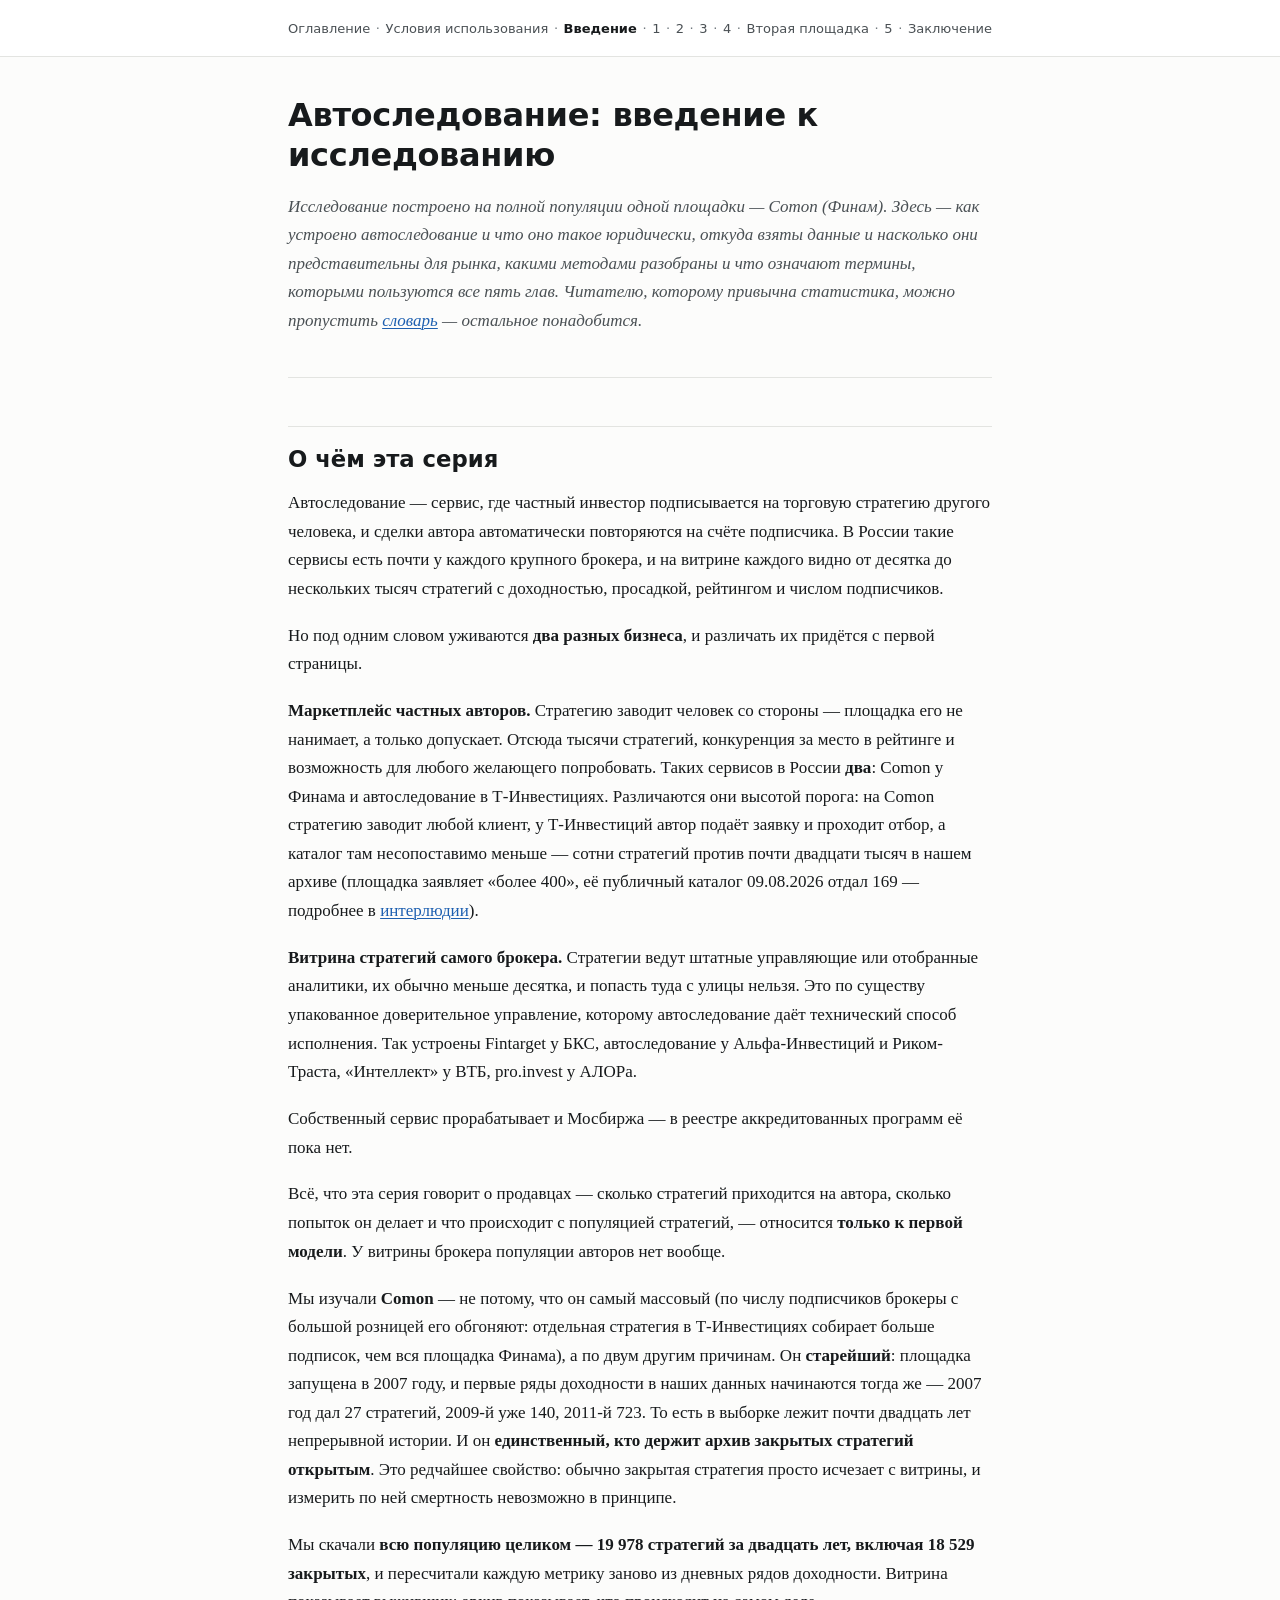
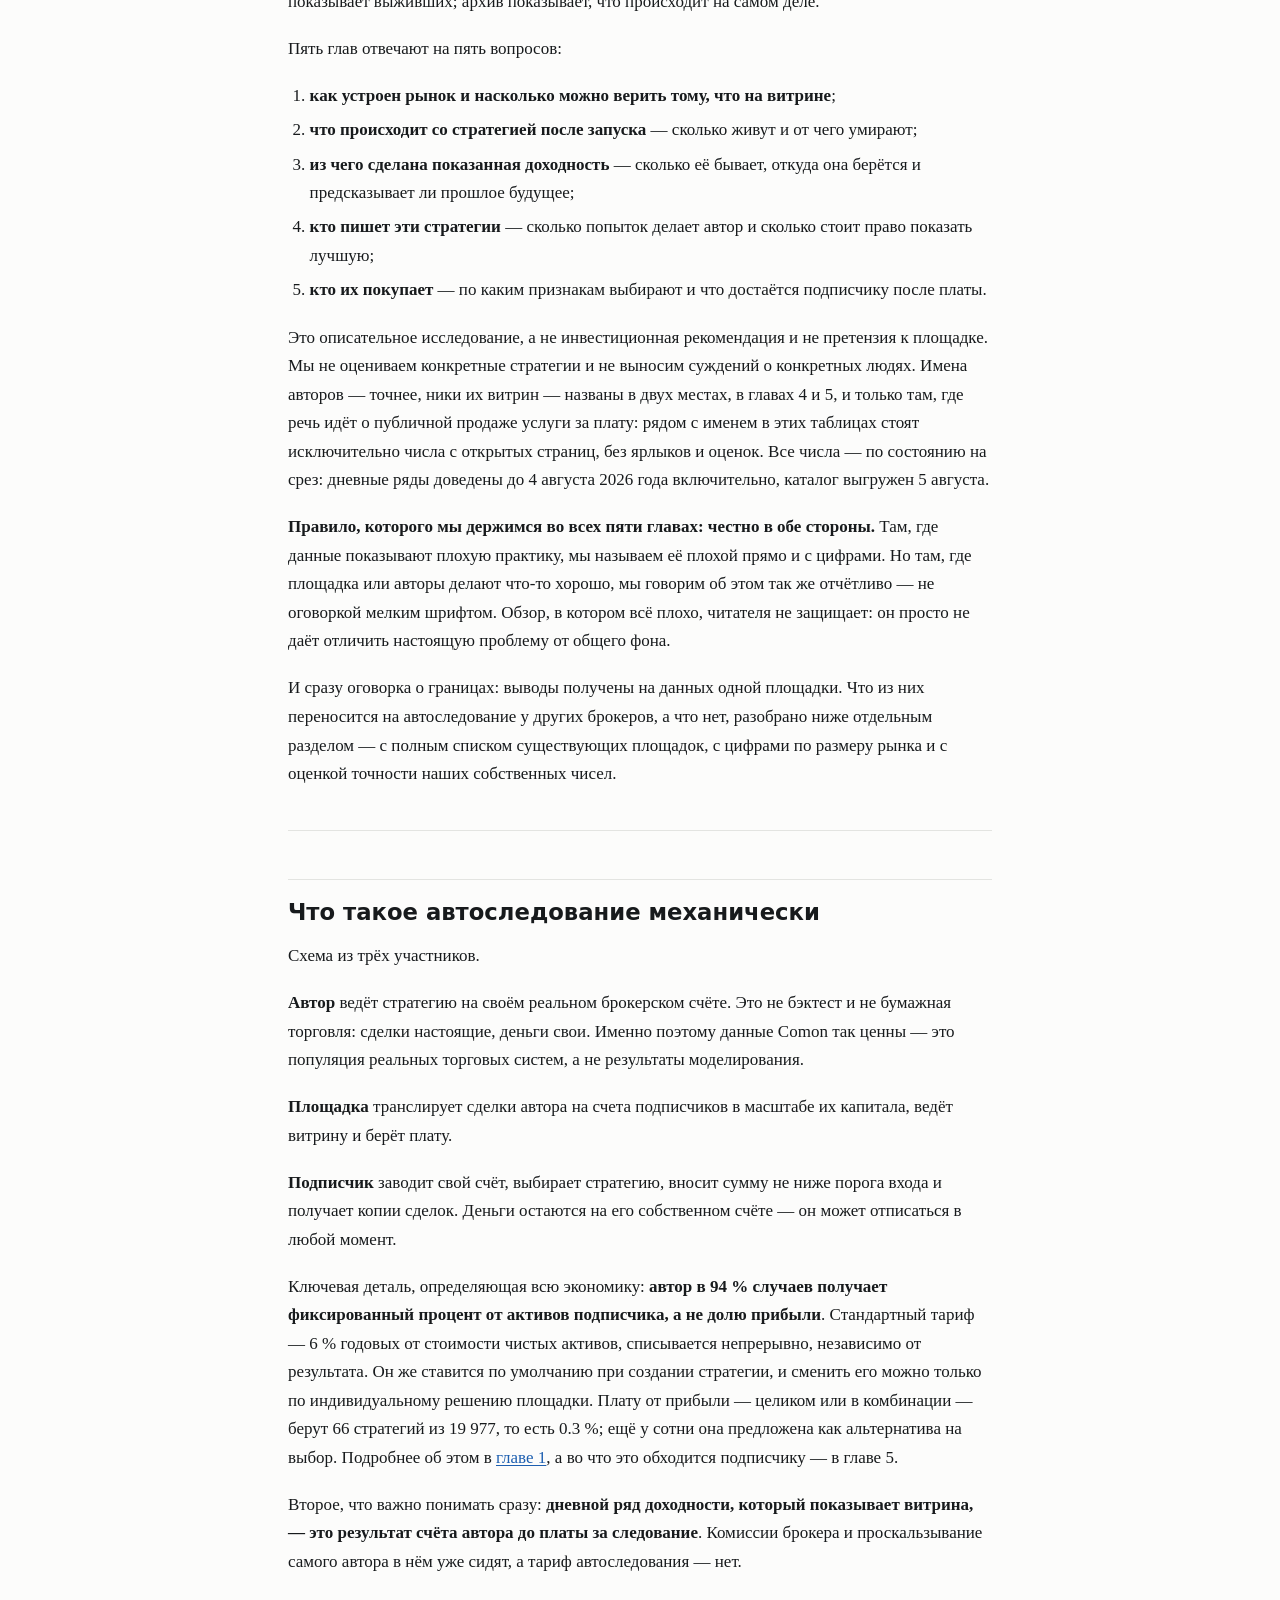
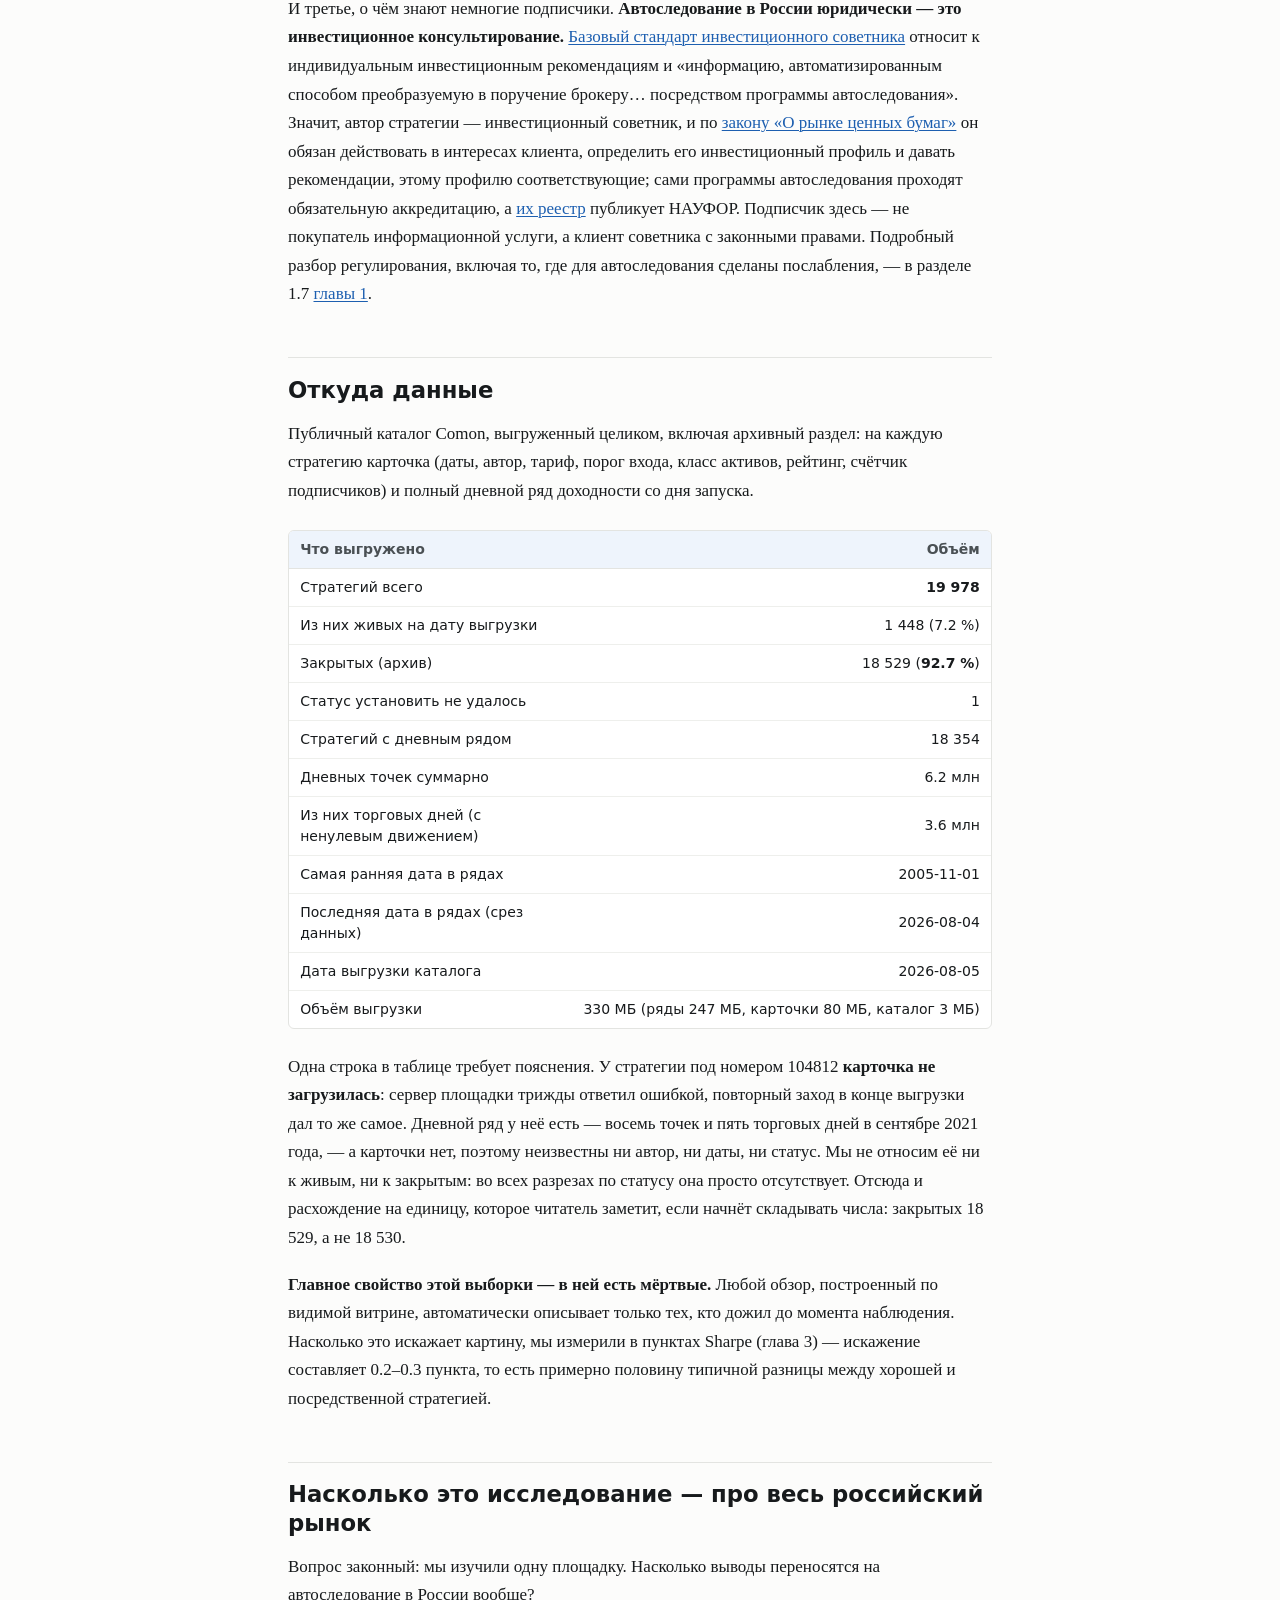
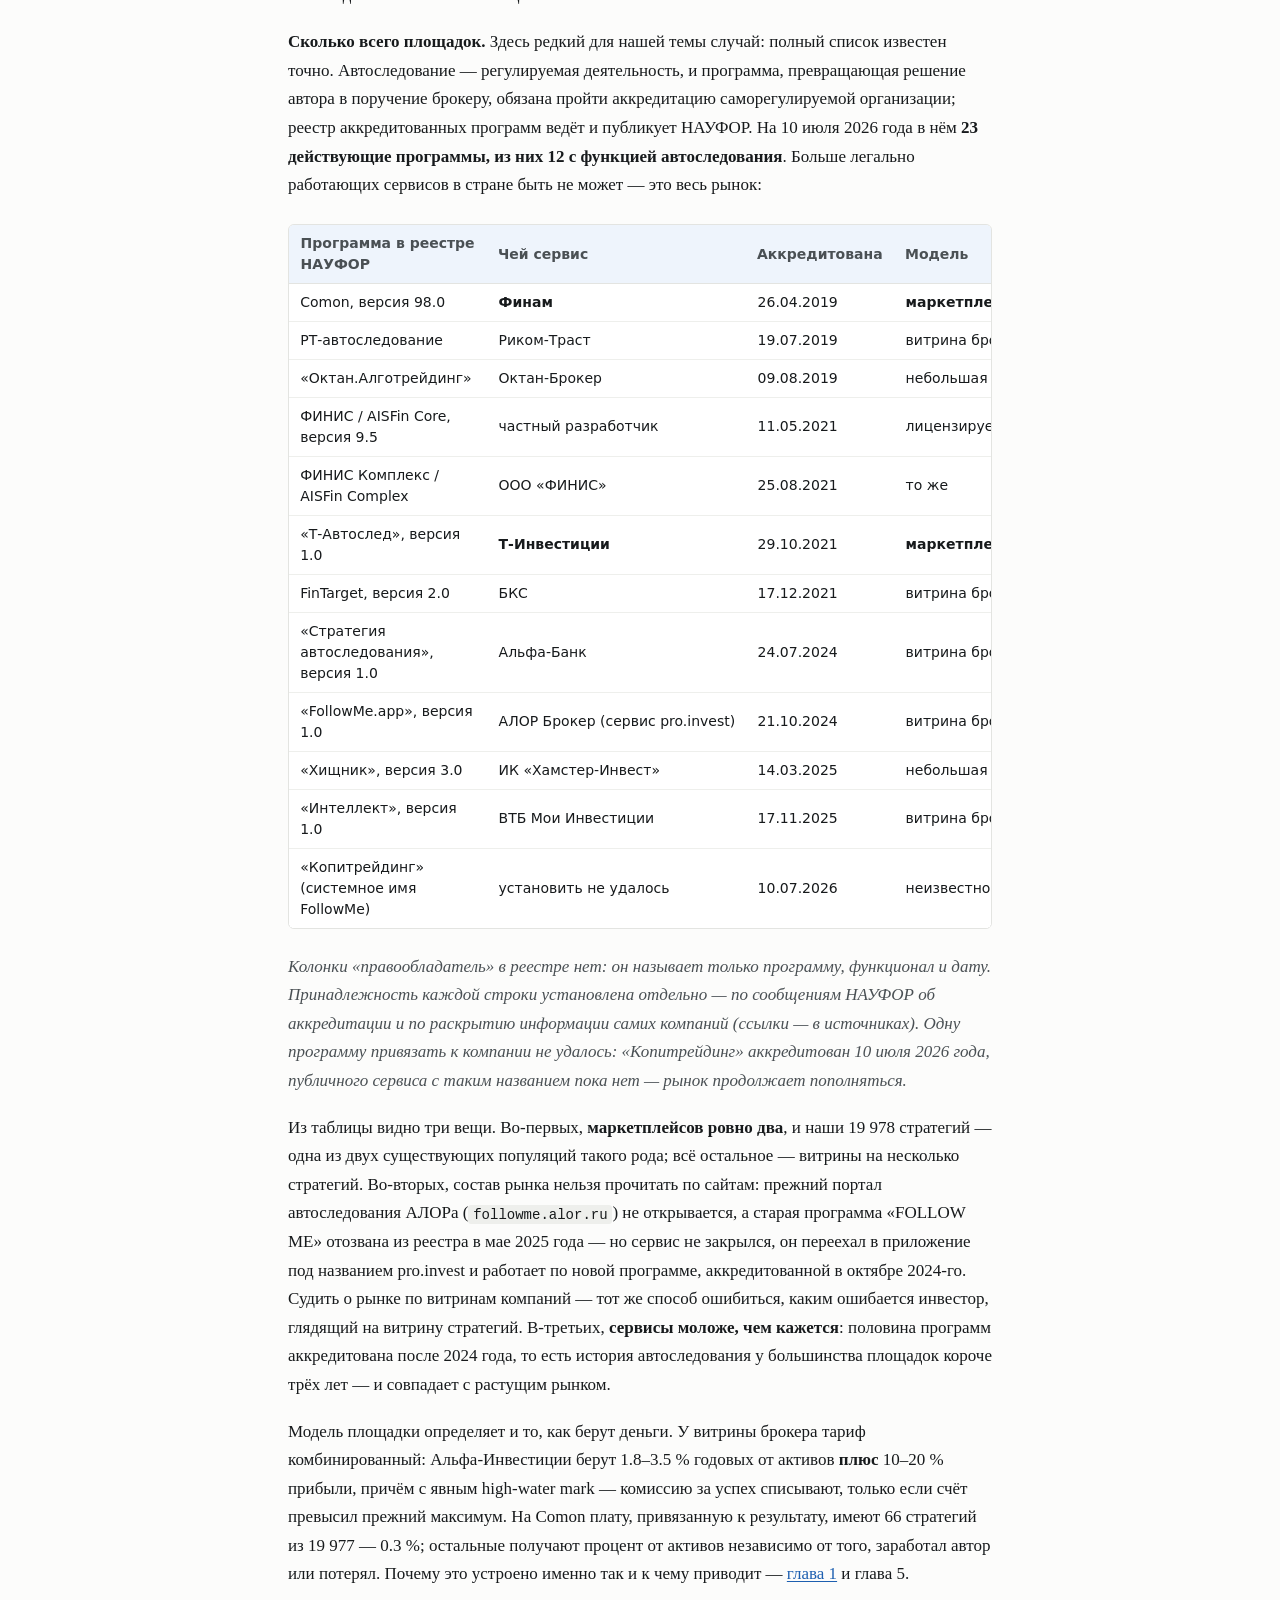
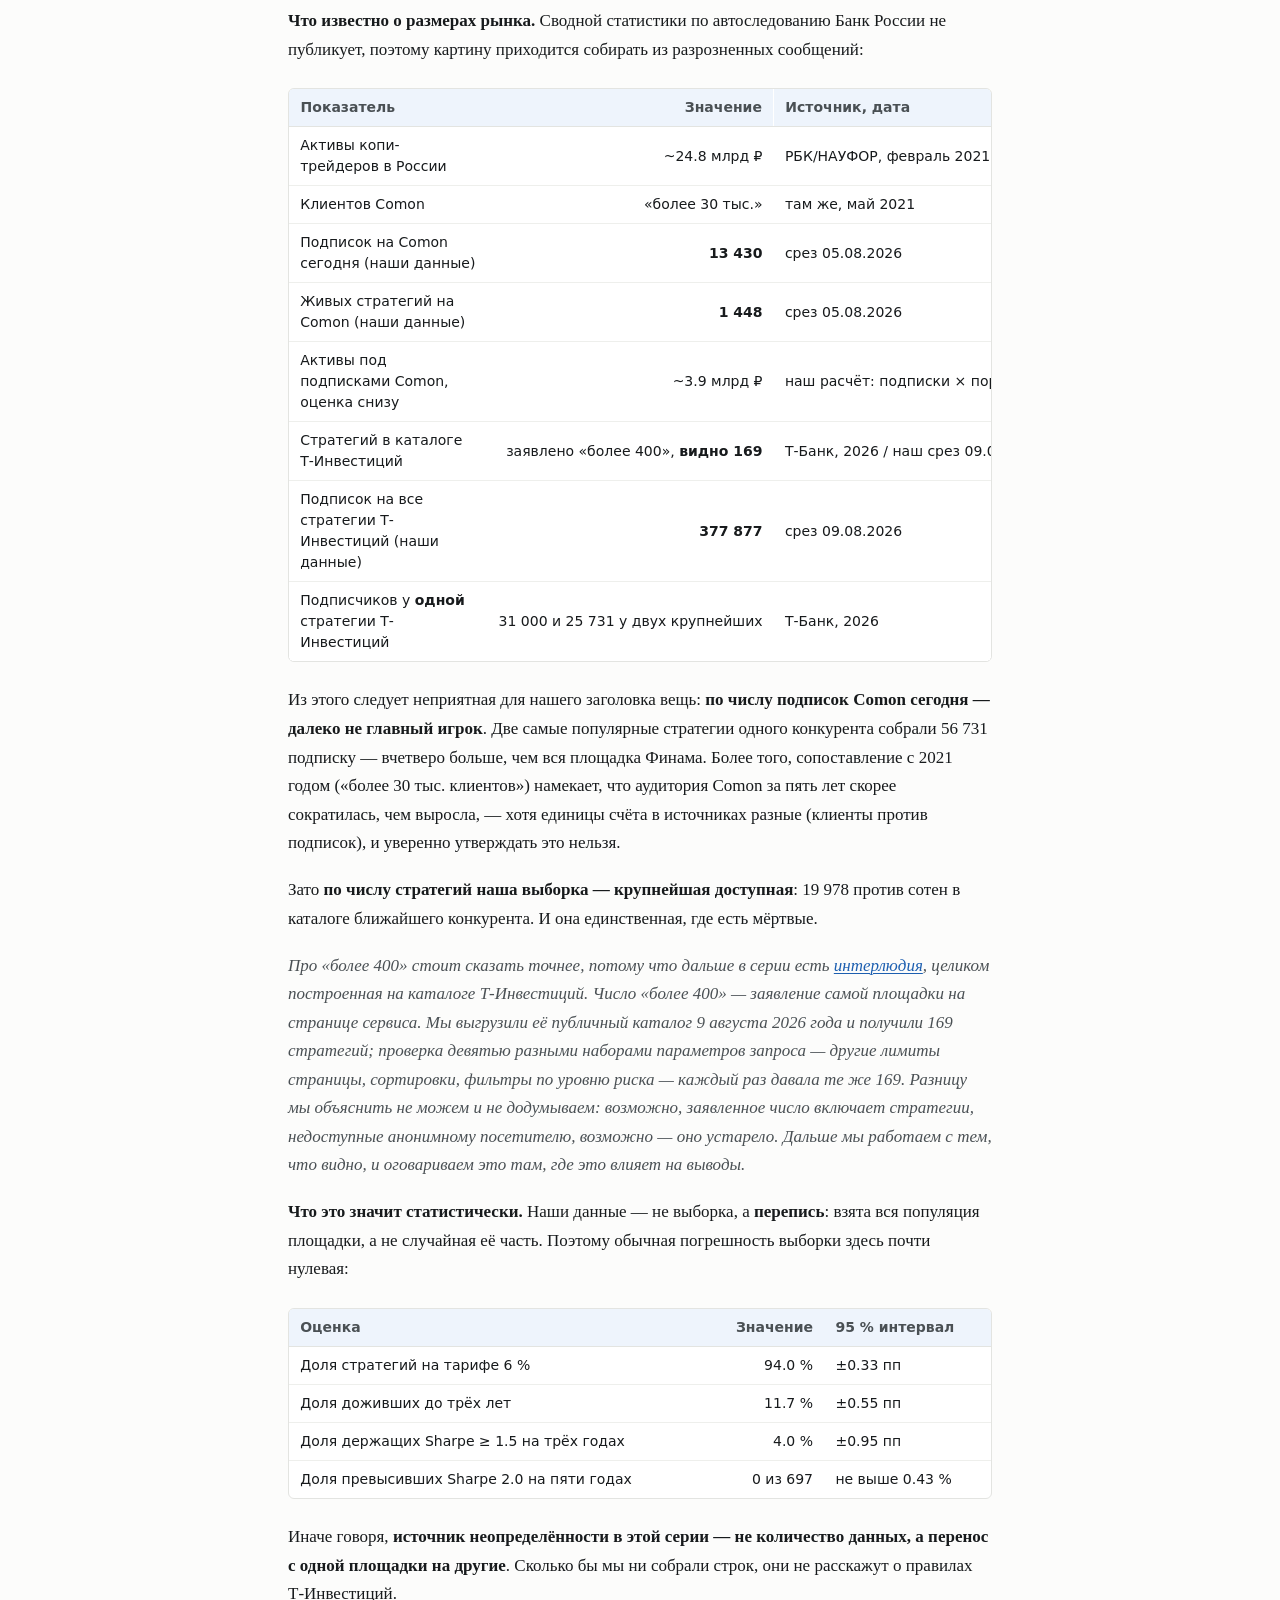
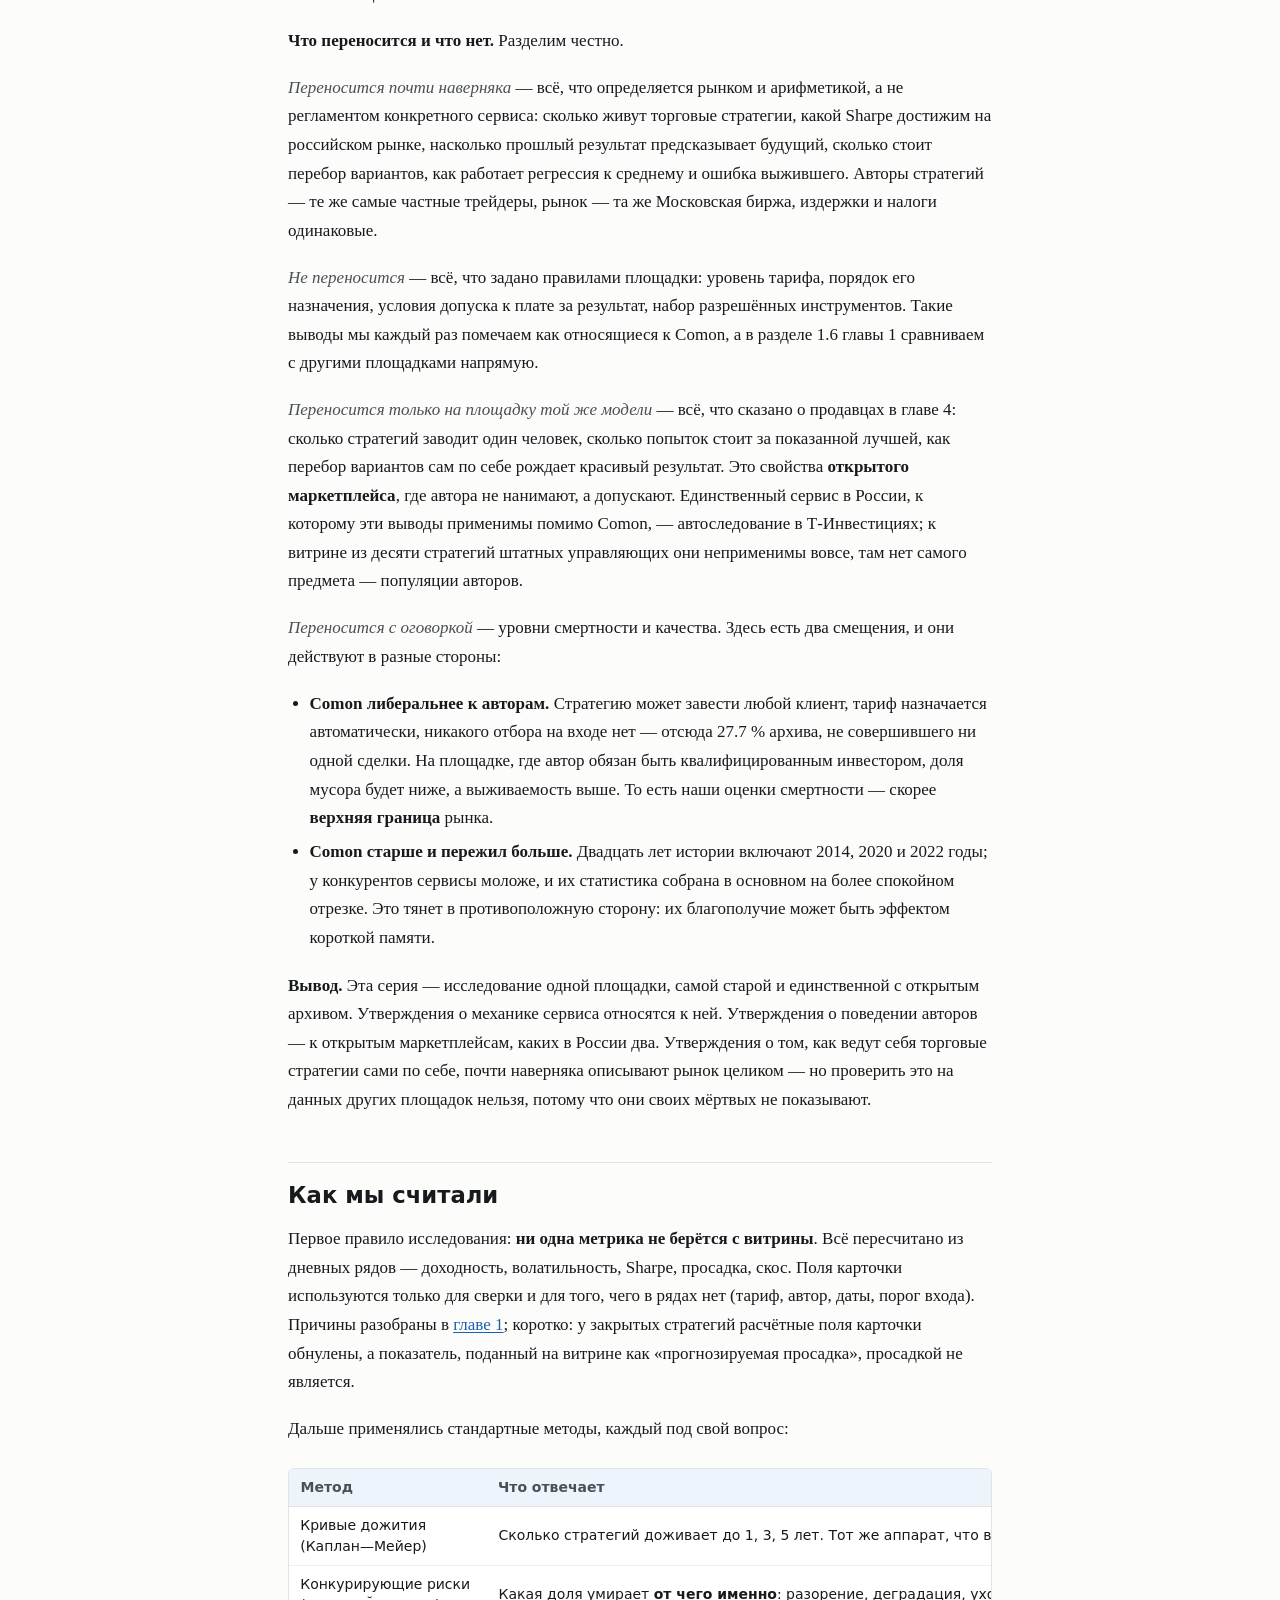
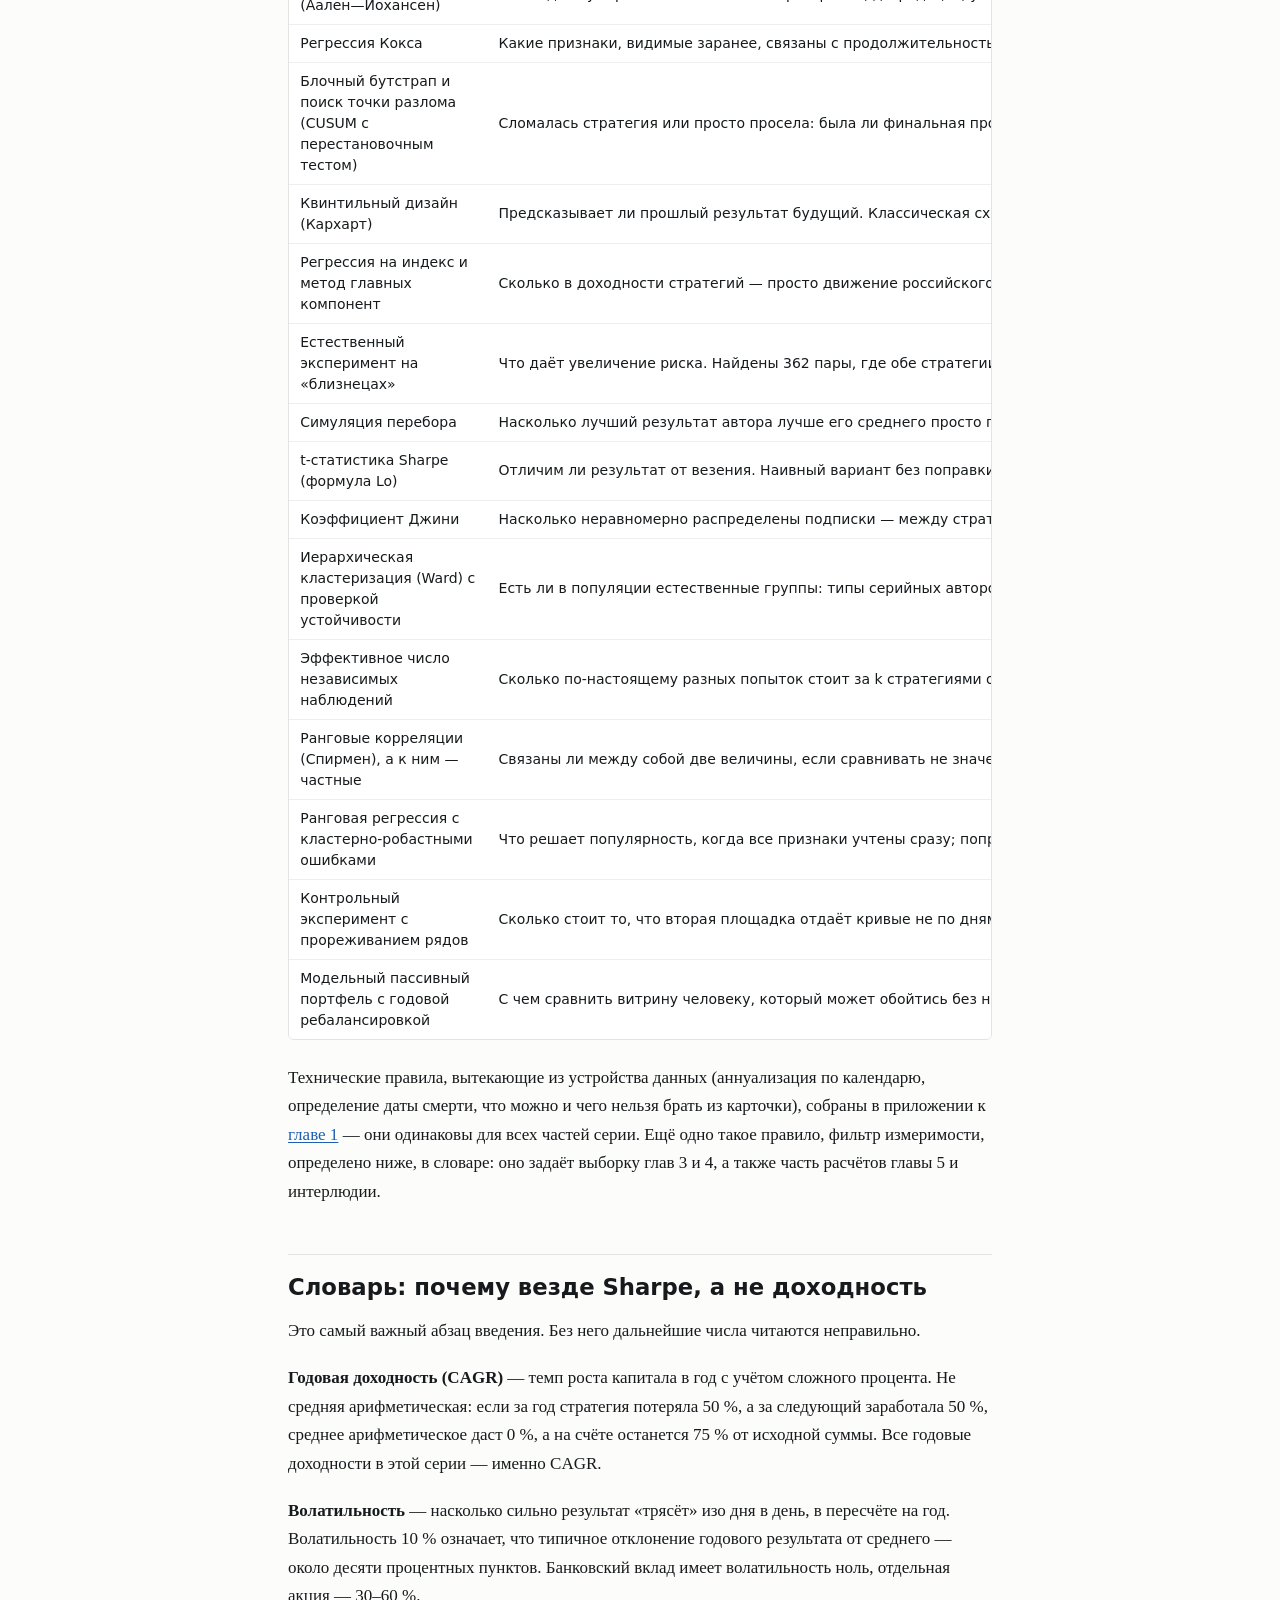
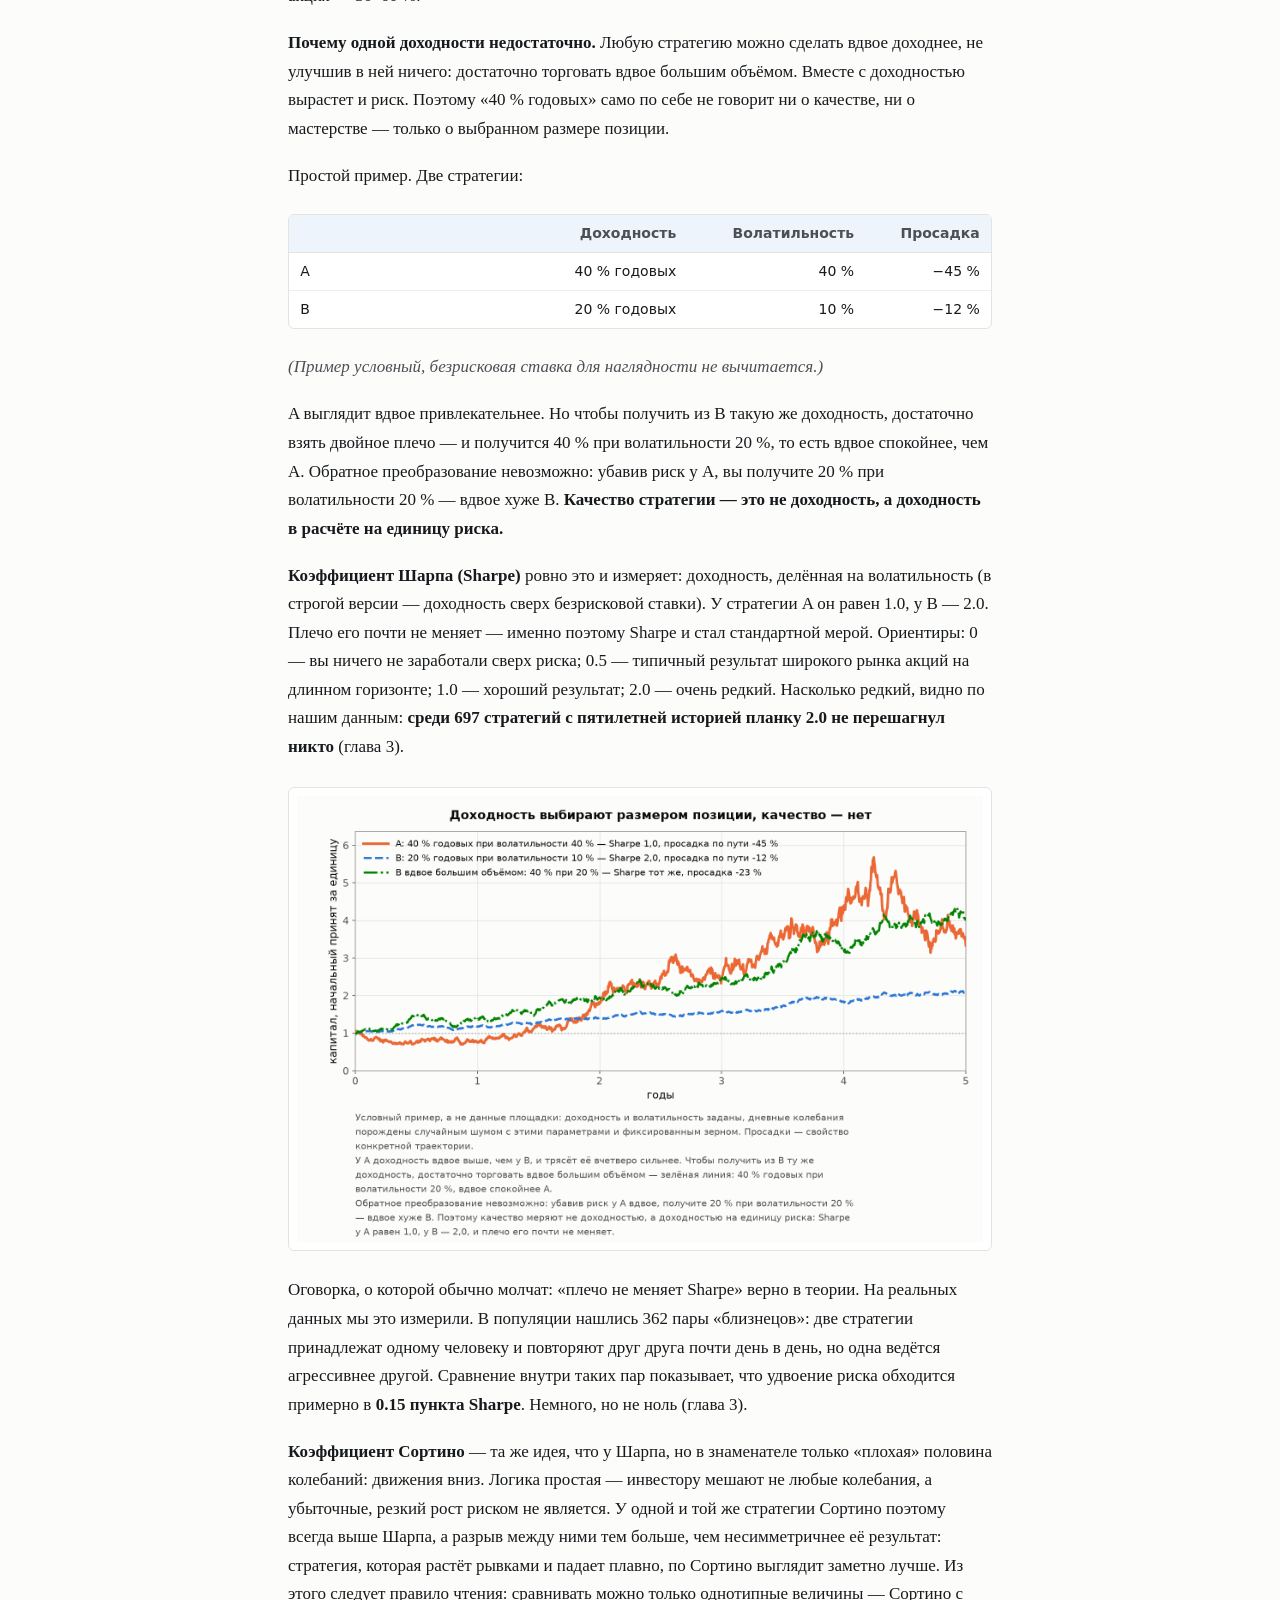
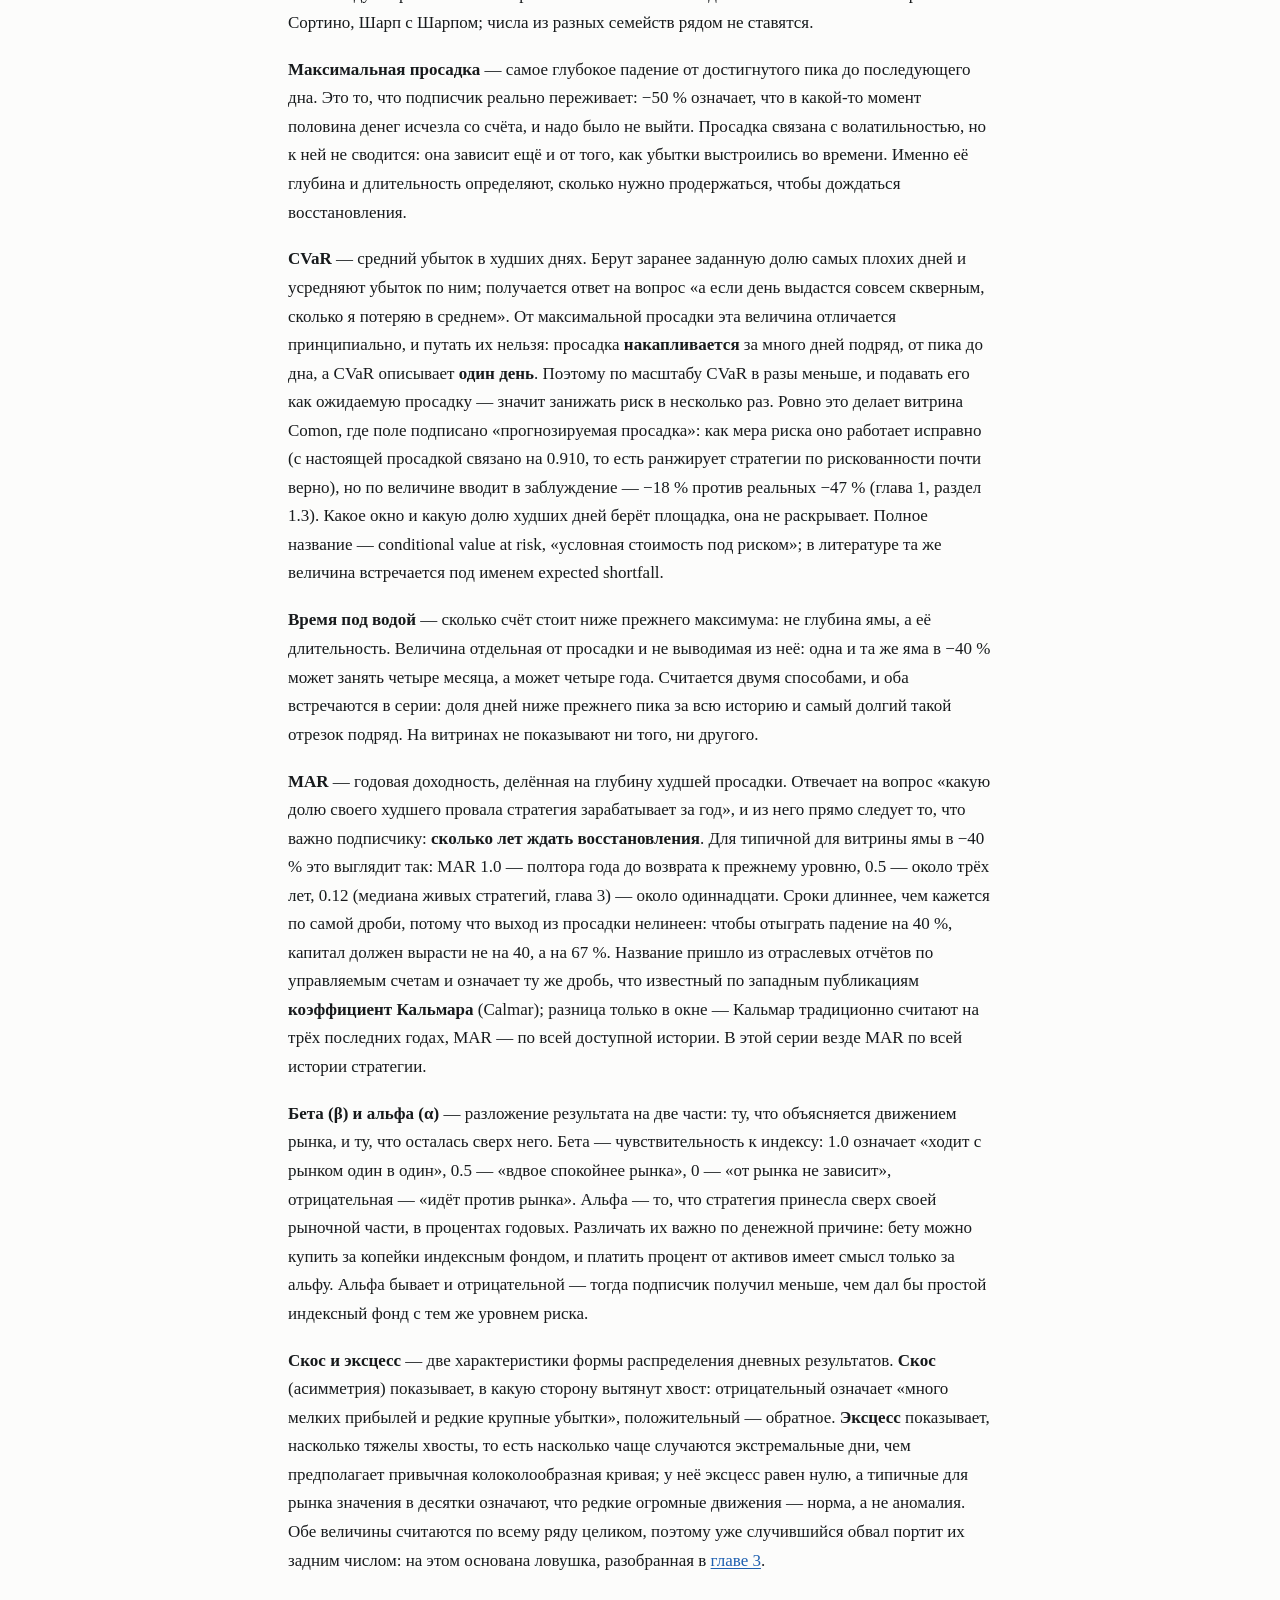
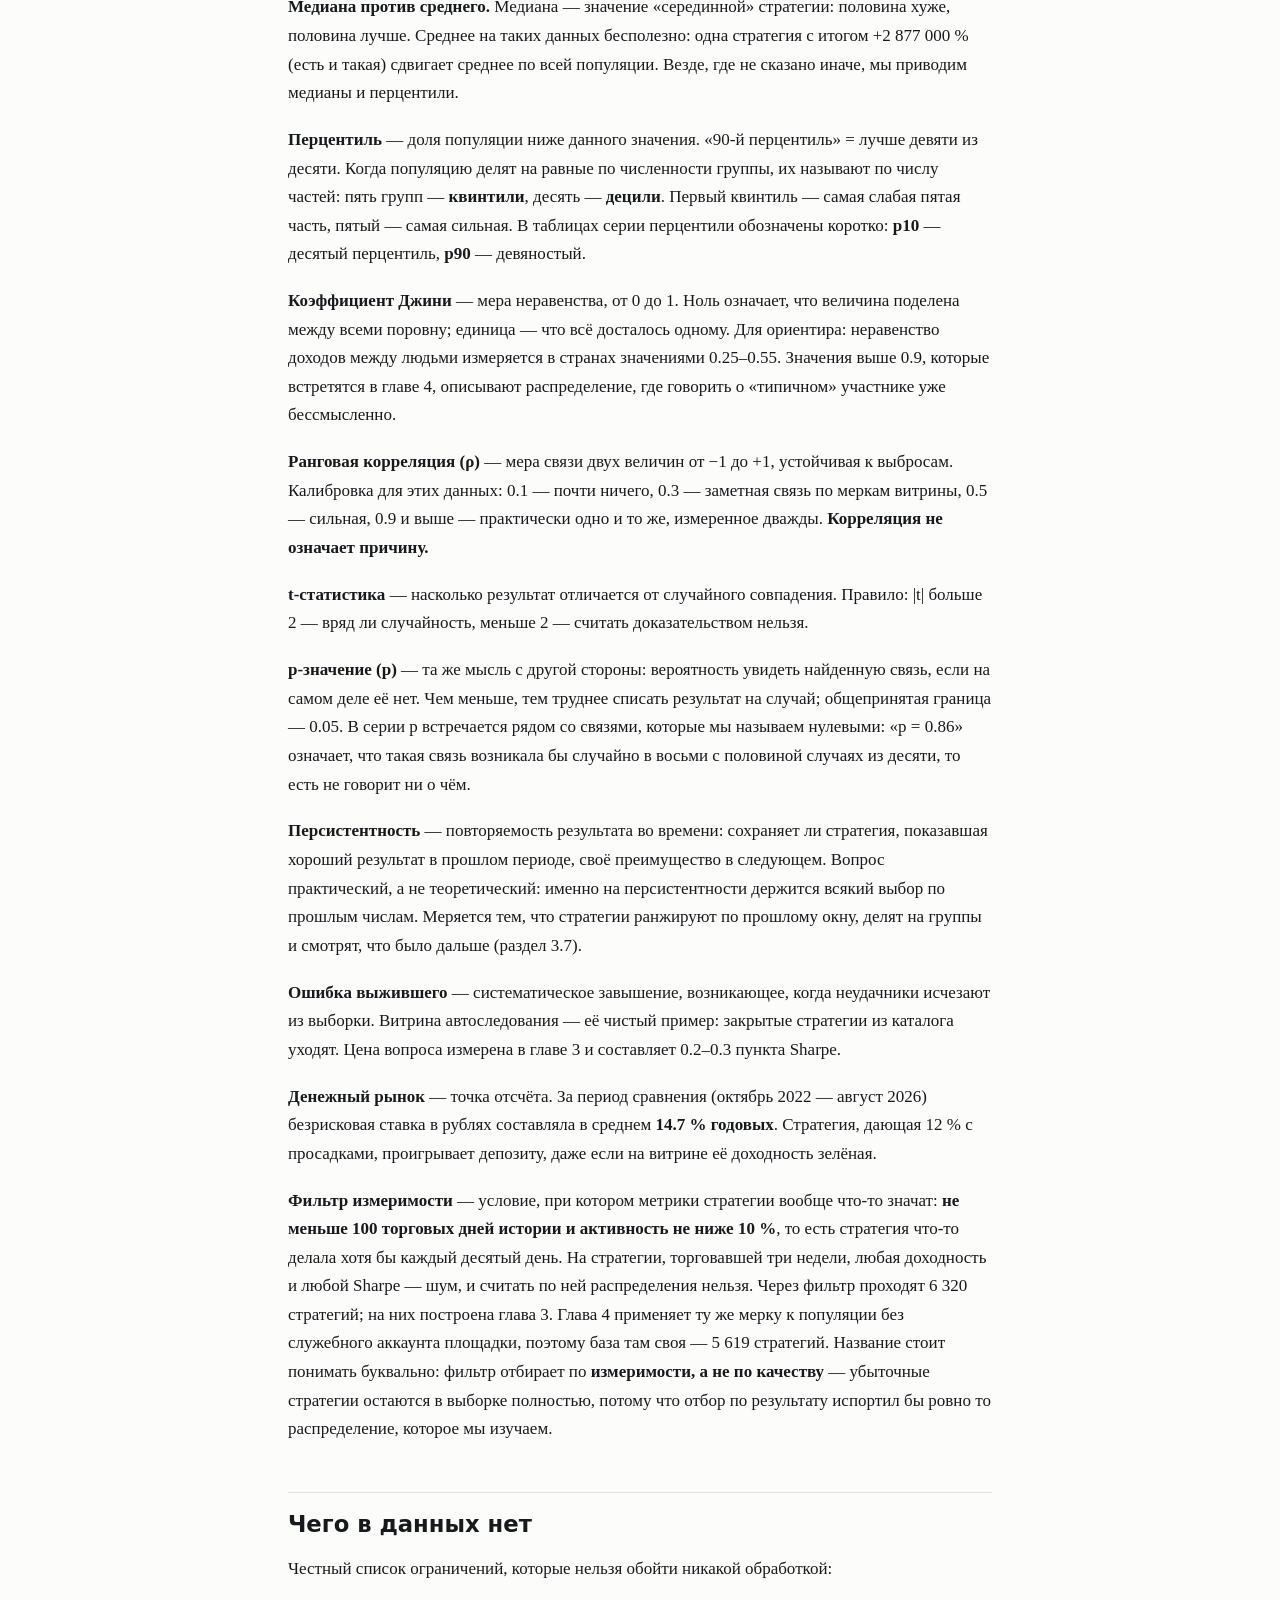
==== html/comon-story-0-intro.html @ 042b42bf "Автоследование: исследование по полной популяции площадки Comon Разбор рынка автоследования по дневн" ====
<!doctype html>
<html lang="ru">
<head>
<meta charset="utf-8">
<meta name="viewport" content="width=device-width, initial-scale=1">
<title>Автоследование: введение к исследованию</title>
<link rel="stylesheet" href="style.css">
</head>
<body>
<nav class="topbar"><div class="wrap"><a href="index.html">Оглавление</a><span class="sep">·</span><a href="comon-story-license.html">Условия использования</a><span class="sep">·</span><span class="here">Введение</span><span class="sep">·</span><a href="comon-story-1-market.html">1</a><span class="sep">·</span><a href="comon-story-2-survival.html">2</a><span class="sep">·</span><a href="comon-story-3-returns.html">3</a><span class="sep">·</span><a href="comon-story-4-authors.html">4</a><span class="sep">·</span><a href="comon-story-4b-interlude.html">Вторая площадка</a><span class="sep">·</span><a href="comon-story-5-buyers.html">5</a><span class="sep">·</span><a href="comon-story-6-conclusion.html">Заключение</a></div></nav>
<main class="wrap">
<h1>Автоследование: введение к исследованию</h1>

<p><em>Исследование построено на полной популяции одной площадки — Comon (Финам). Здесь — как устроено автоследование и что оно такое юридически, откуда взяты данные и насколько они представительны для рынка, какими методами разобраны и что означают термины, которыми пользуются все пять глав. Читателю, которому привычна статистика, можно пропустить <a href="#словарь-почему-везде-sharpe-а-не-доходность">словарь</a> — остальное понадобится.</em></p>
<hr>
<h2>О чём эта серия</h2>
<p>Автоследование — сервис, где частный инвестор подписывается на торговую стратегию другого человека, и сделки автора автоматически повторяются на счёте подписчика. В России такие сервисы есть почти у каждого крупного брокера, и на витрине каждого видно от десятка до нескольких тысяч стратегий с доходностью, просадкой, рейтингом и числом подписчиков.</p>
<p>Но под одним словом уживаются <strong>два разных бизнеса</strong>, и различать их придётся с первой страницы.</p>
<p><strong>Маркетплейс частных авторов.</strong> Стратегию заводит человек со стороны — площадка его не нанимает, а только допускает. Отсюда тысячи стратегий, конкуренция за место в рейтинге и возможность для любого желающего попробовать. Таких сервисов в России <strong>два</strong>: Comon у Финама и автоследование в Т-Инвестициях. Различаются они высотой порога: на Comon стратегию заводит любой клиент, у Т-Инвестиций автор подаёт заявку и проходит отбор, а каталог там несопоставимо меньше — сотни стратегий против почти двадцати тысяч в нашем архиве (площадка заявляет «более 400», её публичный каталог 09.08.2026 отдал 169 — подробнее в <a href="comon-story-4b-interlude.html">интерлюдии</a>).</p>
<p><strong>Витрина стратегий самого брокера.</strong> Стратегии ведут штатные управляющие или отобранные аналитики, их обычно меньше десятка, и попасть туда с улицы нельзя. Это по существу упакованное доверительное управление, которому автоследование даёт технический способ исполнения. Так устроены Fintarget у БКС, автоследование у Альфа-Инвестиций и Риком-Траста, «Интеллект» у ВТБ, pro.invest у АЛОРа.</p>
<p>Собственный сервис прорабатывает и Мосбиржа — в реестре аккредитованных программ её пока нет.</p>
<p>Всё, что эта серия говорит о продавцах — сколько стратегий приходится на автора, сколько попыток он делает и что происходит с популяцией стратегий, — относится <strong>только к первой модели</strong>. У витрины брокера популяции авторов нет вообще.</p>
<p>Мы изучали <strong>Comon</strong> — не потому, что он самый массовый (по числу подписчиков брокеры с большой розницей его обгоняют: отдельная стратегия в Т-Инвестициях собирает больше подписок, чем вся площадка Финама), а по двум другим причинам. Он <strong>старейший</strong>: площадка запущена в 2007 году, и первые ряды доходности в наших данных начинаются тогда же — 2007 год дал 27 стратегий, 2009-й уже 140, 2011-й 723. То есть в выборке лежит почти двадцать лет непрерывной истории. И он <strong>единственный, кто держит архив закрытых стратегий открытым</strong>. Это редчайшее свойство: обычно закрытая стратегия просто исчезает с витрины, и измерить по ней смертность невозможно в принципе.</p>
<p>Мы скачали <strong>всю популяцию целиком — 19 978 стратегий за двадцать лет, включая 18 529 закрытых</strong>, и пересчитали каждую метрику заново из дневных рядов доходности. Витрина показывает выживших; архив показывает, что происходит на самом деле.</p>
<p>Пять глав отвечают на пять вопросов:</p>
<ol>
<li><strong>как устроен рынок и насколько можно верить тому, что на витрине</strong>;</li>
<li><strong>что происходит со стратегией после запуска</strong> — сколько живут и от чего умирают;</li>
<li><strong>из чего сделана показанная доходность</strong> — сколько её бывает, откуда она берётся и предсказывает ли прошлое будущее;</li>
<li><strong>кто пишет эти стратегии</strong> — сколько попыток делает автор и сколько стоит право показать лучшую;</li>
<li><strong>кто их покупает</strong> — по каким признакам выбирают и что достаётся подписчику после платы.</li>
</ol>
<p>Это описательное исследование, а не инвестиционная рекомендация и не претензия к площадке. Мы не оцениваем конкретные стратегии и не выносим суждений о конкретных людях. Имена авторов — точнее, ники их витрин — названы в двух местах, в главах 4 и 5, и только там, где речь идёт о публичной продаже услуги за плату: рядом с именем в этих таблицах стоят исключительно числа с открытых страниц, без ярлыков и оценок. Все числа — по состоянию на срез: дневные ряды доведены до 4 августа 2026 года включительно, каталог выгружен 5 августа.</p>
<p><strong>Правило, которого мы держимся во всех пяти главах: честно в обе стороны.</strong> Там, где данные показывают плохую практику, мы называем её плохой прямо и с цифрами. Но там, где площадка или авторы делают что-то хорошо, мы говорим об этом так же отчётливо — не оговоркой мелким шрифтом. Обзор, в котором всё плохо, читателя не защищает: он просто не даёт отличить настоящую проблему от общего фона.</p>
<p>И сразу оговорка о границах: выводы получены на данных одной площадки. Что из них переносится на автоследование у других брокеров, а что нет, разобрано ниже отдельным разделом — с полным списком существующих площадок, с цифрами по размеру рынка и с оценкой точности наших собственных чисел.</p>
<hr>
<h2>Что такое автоследование механически</h2>
<p>Схема из трёх участников.</p>
<p><strong>Автор</strong> ведёт стратегию на своём реальном брокерском счёте. Это не бэктест и не бумажная торговля: сделки настоящие, деньги свои. Именно поэтому данные Comon так ценны — это популяция реальных торговых систем, а не результаты моделирования.</p>
<p><strong>Площадка</strong> транслирует сделки автора на счета подписчиков в масштабе их капитала, ведёт витрину и берёт плату.</p>
<p><strong>Подписчик</strong> заводит свой счёт, выбирает стратегию, вносит сумму не ниже порога входа и получает копии сделок. Деньги остаются на его собственном счёте — он может отписаться в любой момент.</p>
<p>Ключевая деталь, определяющая всю экономику: <strong>автор в 94 % случаев получает фиксированный процент от активов подписчика, а не долю прибыли</strong>. Стандартный тариф — 6 % годовых от стоимости чистых активов, списывается непрерывно, независимо от результата. Он же ставится по умолчанию при создании стратегии, и сменить его можно только по индивидуальному решению площадки. Плату от прибыли — целиком или в комбинации — берут 66 стратегий из 19 977, то есть 0.3 %; ещё у сотни она предложена как альтернатива на выбор. Подробнее об этом в <a href="comon-story-1-market.html">главе 1</a>, а во что это обходится подписчику — в главе 5.</p>
<p>Второе, что важно понимать сразу: <strong>дневной ряд доходности, который показывает витрина, — это результат счёта автора до платы за следование</strong>. Комиссии брокера и проскальзывание самого автора в нём уже сидят, а тариф автоследования — нет.</p>
<p>И третье, о чём знают немногие подписчики. <strong>Автоследование в России юридически — это инвестиционное консультирование.</strong> <a href="https://cbr.ru/StaticHtml/File/17579/standart_17112023.pdf">Базовый стандарт инвестиционного советника</a> относит к индивидуальным инвестиционным рекомендациям и «информацию, автоматизированным способом преобразуемую в поручение брокеру… посредством программы автоследования». Значит, автор стратегии — инвестиционный советник, и по <a href="https://www.consultant.ru/document/cons_doc_LAW_10148/c7375c64b45cadae15697cffbee9601fadc60975/">закону «О рынке ценных бумаг»</a> он обязан действовать в интересах клиента, определить его инвестиционный профиль и давать рекомендации, этому профилю соответствующие; сами программы автоследования проходят обязательную аккредитацию, а <a href="https://naufor.ru/tree.asp?n=16673">их реестр</a> публикует НАУФОР. Подписчик здесь — не покупатель информационной услуги, а клиент советника с законными правами. Подробный разбор регулирования, включая то, где для автоследования сделаны послабления, — в разделе 1.7 <a href="comon-story-1-market.html">главы 1</a>.</p>
<h2>Откуда данные</h2>
<p>Публичный каталог Comon, выгруженный целиком, включая архивный раздел: на каждую стратегию карточка (даты, автор, тариф, порог входа, класс активов, рейтинг, счётчик подписчиков) и полный дневной ряд доходности со дня запуска.</p>
<div class="tablewrap"><table>
<thead>
<tr>
<th>Что выгружено</th>
<th style="text-align: right;">Объём</th>
</tr>
</thead>
<tbody>
<tr>
<td>Стратегий всего</td>
<td style="text-align: right;"><strong>19 978</strong></td>
</tr>
<tr>
<td>Из них живых на дату выгрузки</td>
<td style="text-align: right;">1 448 (7.2 %)</td>
</tr>
<tr>
<td>Закрытых (архив)</td>
<td style="text-align: right;">18 529 (<strong>92.7 %</strong>)</td>
</tr>
<tr>
<td>Статус установить не удалось</td>
<td style="text-align: right;">1</td>
</tr>
<tr>
<td>Стратегий с дневным рядом</td>
<td style="text-align: right;">18 354</td>
</tr>
<tr>
<td>Дневных точек суммарно</td>
<td style="text-align: right;">6.2 млн</td>
</tr>
<tr>
<td>Из них торговых дней (с ненулевым движением)</td>
<td style="text-align: right;">3.6 млн</td>
</tr>
<tr>
<td>Самая ранняя дата в рядах</td>
<td style="text-align: right;">2005-11-01</td>
</tr>
<tr>
<td>Последняя дата в рядах (срез данных)</td>
<td style="text-align: right;">2026-08-04</td>
</tr>
<tr>
<td>Дата выгрузки каталога</td>
<td style="text-align: right;">2026-08-05</td>
</tr>
<tr>
<td>Объём выгрузки</td>
<td style="text-align: right;">330 МБ (ряды 247 МБ, карточки 80 МБ, каталог 3 МБ)</td>
</tr>
</tbody>
</table></div>
<p>Одна строка в таблице требует пояснения. У стратегии под номером 104812 <strong>карточка не загрузилась</strong>: сервер площадки трижды ответил ошибкой, повторный заход в конце выгрузки дал то же самое. Дневной ряд у неё есть — восемь точек и пять торговых дней в сентябре 2021 года, — а карточки нет, поэтому неизвестны ни автор, ни даты, ни статус. Мы не относим её ни к живым, ни к закрытым: во всех разрезах по статусу она просто отсутствует. Отсюда и расхождение на единицу, которое читатель заметит, если начнёт складывать числа: закрытых 18 529, а не 18 530.</p>
<p><strong>Главное свойство этой выборки — в ней есть мёртвые.</strong> Любой обзор, построенный по видимой витрине, автоматически описывает только тех, кто дожил до момента наблюдения. Насколько это искажает картину, мы измерили в пунктах Sharpe (глава 3) — искажение составляет 0.2–0.3 пункта, то есть примерно половину типичной разницы между хорошей и посредственной стратегией.</p>
<h2>Насколько это исследование — про весь российский рынок</h2>
<p>Вопрос законный: мы изучили одну площадку. Насколько выводы переносятся на автоследование в России вообще?</p>
<p><strong>Сколько всего площадок.</strong> Здесь редкий для нашей темы случай: полный список известен точно. Автоследование — регулируемая деятельность, и программа, превращающая решение автора в поручение брокеру, обязана пройти аккредитацию саморегулируемой организации; реестр аккредитованных программ ведёт и публикует НАУФОР. На 10 июля 2026 года в нём <strong>23 действующие программы, из них 12 с функцией автоследования</strong>. Больше легально работающих сервисов в стране быть не может — это весь рынок:</p>
<div class="tablewrap"><table>
<thead>
<tr>
<th>Программа в реестре НАУФОР</th>
<th>Чей сервис</th>
<th>Аккредитована</th>
<th>Модель</th>
</tr>
</thead>
<tbody>
<tr>
<td>Comon, версия 98.0</td>
<td><strong>Финам</strong></td>
<td>26.04.2019</td>
<td><strong>маркетплейс авторов</strong></td>
</tr>
<tr>
<td>РТ-автоследование</td>
<td>Риком-Траст</td>
<td>19.07.2019</td>
<td>витрина брокера</td>
</tr>
<tr>
<td>«Октан.Алготрейдинг»</td>
<td>Октан-Брокер</td>
<td>09.08.2019</td>
<td>небольшая инвесткомпания</td>
</tr>
<tr>
<td>ФИНИС / AISFin Core, версия 9.5</td>
<td>частный разработчик</td>
<td>11.05.2021</td>
<td>лицензируется советникам</td>
</tr>
<tr>
<td>ФИНИС Комплекс / AISFin Complex</td>
<td>ООО «ФИНИС»</td>
<td>25.08.2021</td>
<td>то же</td>
</tr>
<tr>
<td>«Т-Автослед», версия 1.0</td>
<td><strong>Т-Инвестиции</strong></td>
<td>29.10.2021</td>
<td><strong>маркетплейс с отбором</strong></td>
</tr>
<tr>
<td>FinTarget, версия 2.0</td>
<td>БКС</td>
<td>17.12.2021</td>
<td>витрина брокера</td>
</tr>
<tr>
<td>«Стратегия автоследования», версия 1.0</td>
<td>Альфа-Банк</td>
<td>24.07.2024</td>
<td>витрина брокера</td>
</tr>
<tr>
<td>«FollowMe.app», версия 1.0</td>
<td>АЛОР Брокер (сервис pro.invest)</td>
<td>21.10.2024</td>
<td>витрина брокера</td>
</tr>
<tr>
<td>«Хищник», версия 3.0</td>
<td>ИК «Хамстер-Инвест»</td>
<td>14.03.2025</td>
<td>небольшая инвесткомпания</td>
</tr>
<tr>
<td>«Интеллект», версия 1.0</td>
<td>ВТБ Мои Инвестиции</td>
<td>17.11.2025</td>
<td>витрина брокера</td>
</tr>
<tr>
<td>«Копитрейдинг» (системное имя FollowMe)</td>
<td>установить не удалось</td>
<td>10.07.2026</td>
<td>неизвестно</td>
</tr>
</tbody>
</table></div>
<p><em>Колонки «правообладатель» в реестре нет: он называет только программу, функционал и дату. Принадлежность каждой строки установлена отдельно — по сообщениям НАУФОР об аккредитации и по раскрытию информации самих компаний (ссылки — в источниках). Одну программу привязать к компании не удалось: «Копитрейдинг» аккредитован 10 июля 2026 года, публичного сервиса с таким названием пока нет — рынок продолжает пополняться.</em></p>
<p>Из таблицы видно три вещи. Во-первых, <strong>маркетплейсов ровно два</strong>, и наши 19 978 стратегий — одна из двух существующих популяций такого рода; всё остальное — витрины на несколько стратегий. Во-вторых, состав рынка нельзя прочитать по сайтам: прежний портал автоследования АЛОРа (<code>followme.alor.ru</code>) не открывается, а старая программа «FOLLOW ME» отозвана из реестра в мае 2025 года — но сервис не закрылся, он переехал в приложение под названием pro.invest и работает по новой программе, аккредитованной в октябре 2024-го. Судить о рынке по витринам компаний — тот же способ ошибиться, каким ошибается инвестор, глядящий на витрину стратегий. В-третьих, <strong>сервисы моложе, чем кажется</strong>: половина программ аккредитована после 2024 года, то есть история автоследования у большинства площадок короче трёх лет — и совпадает с растущим рынком.</p>
<p>Модель площадки определяет и то, как берут деньги. У витрины брокера тариф комбинированный: Альфа-Инвестиции берут 1.8–3.5 % годовых от активов <strong>плюс</strong> 10–20 % прибыли, причём с явным high-water mark — комиссию за успех списывают, только если счёт превысил прежний максимум. На Comon плату, привязанную к результату, имеют 66 стратегий из 19 977 — 0.3 %; остальные получают процент от активов независимо от того, заработал автор или потерял. Почему это устроено именно так и к чему приводит — <a href="comon-story-1-market.html">глава 1</a> и глава 5.</p>
<p><strong>Что известно о размерах рынка.</strong> Сводной статистики по автоследованию Банк России не публикует, поэтому картину приходится собирать из разрозненных сообщений:</p>
<div class="tablewrap"><table>
<thead>
<tr>
<th>Показатель</th>
<th style="text-align: right;">Значение</th>
<th>Источник, дата</th>
</tr>
</thead>
<tbody>
<tr>
<td>Активы копи-трейдеров в России</td>
<td style="text-align: right;">~24.8 млрд ₽</td>
<td>РБК/НАУФОР, февраль 2021</td>
</tr>
<tr>
<td>Клиентов Comon</td>
<td style="text-align: right;">«более 30 тыс.»</td>
<td>там же, май 2021</td>
</tr>
<tr>
<td>Подписок на Comon сегодня (наши данные)</td>
<td style="text-align: right;"><strong>13 430</strong></td>
<td>срез 05.08.2026</td>
</tr>
<tr>
<td>Живых стратегий на Comon (наши данные)</td>
<td style="text-align: right;"><strong>1 448</strong></td>
<td>срез 05.08.2026</td>
</tr>
<tr>
<td>Активы под подписками Comon, оценка снизу</td>
<td style="text-align: right;">~3.9 млрд ₽</td>
<td>наш расчёт: подписки × порог входа</td>
</tr>
<tr>
<td>Стратегий в каталоге Т-Инвестиций</td>
<td style="text-align: right;">заявлено «более 400», <strong>видно 169</strong></td>
<td>Т-Банк, 2026 / наш срез 09.08.2026</td>
</tr>
<tr>
<td>Подписок на все стратегии Т-Инвестиций (наши данные)</td>
<td style="text-align: right;"><strong>377 877</strong></td>
<td>срез 09.08.2026</td>
</tr>
<tr>
<td>Подписчиков у <strong>одной</strong> стратегии Т-Инвестиций</td>
<td style="text-align: right;">31 000 и 25 731 у двух крупнейших</td>
<td>Т-Банк, 2026</td>
</tr>
</tbody>
</table></div>
<p>Из этого следует неприятная для нашего заголовка вещь: <strong>по числу подписок Comon сегодня — далеко не главный игрок</strong>. Две самые популярные стратегии одного конкурента собрали 56 731 подписку — вчетверо больше, чем вся площадка Финама. Более того, сопоставление с 2021 годом («более 30 тыс. клиентов») намекает, что аудитория Comon за пять лет скорее сократилась, чем выросла, — хотя единицы счёта в источниках разные (клиенты против подписок), и уверенно утверждать это нельзя.</p>
<p>Зато <strong>по числу стратегий наша выборка — крупнейшая доступная</strong>: 19 978 против сотен в каталоге ближайшего конкурента. И она единственная, где есть мёртвые.</p>
<p><em>Про «более 400» стоит сказать точнее, потому что дальше в серии есть <a href="comon-story-4b-interlude.html">интерлюдия</a>, целиком построенная на каталоге Т-Инвестиций. Число «более 400» — заявление самой площадки на странице сервиса. Мы выгрузили её публичный каталог 9 августа 2026 года и получили </em><em>169 стратегий</em><em>; проверка девятью разными наборами параметров запроса — другие лимиты страницы, сортировки, фильтры по уровню риска — каждый раз давала те же 169. Разницу мы объяснить не можем и не додумываем: возможно, заявленное число включает стратегии, недоступные анонимному посетителю, возможно — оно устарело. Дальше мы работаем с тем, что видно, и оговариваем это там, где это влияет на выводы.</em></p>
<p><strong>Что это значит статистически.</strong> Наши данные — не выборка, а <strong>перепись</strong>: взята вся популяция площадки, а не случайная её часть. Поэтому обычная погрешность выборки здесь почти нулевая:</p>
<div class="tablewrap"><table>
<thead>
<tr>
<th>Оценка</th>
<th style="text-align: right;">Значение</th>
<th>95 % интервал</th>
</tr>
</thead>
<tbody>
<tr>
<td>Доля стратегий на тарифе 6 %</td>
<td style="text-align: right;">94.0 %</td>
<td>±0.33 пп</td>
</tr>
<tr>
<td>Доля доживших до трёх лет</td>
<td style="text-align: right;">11.7 %</td>
<td>±0.55 пп</td>
</tr>
<tr>
<td>Доля держащих Sharpe ≥ 1.5 на трёх годах</td>
<td style="text-align: right;">4.0 %</td>
<td>±0.95 пп</td>
</tr>
<tr>
<td>Доля превысивших Sharpe 2.0 на пяти годах</td>
<td style="text-align: right;">0 из 697</td>
<td>не выше 0.43 %</td>
</tr>
</tbody>
</table></div>
<p>Иначе говоря, <strong>источник неопределённости в этой серии — не количество данных, а перенос с одной площадки на другие</strong>. Сколько бы мы ни собрали строк, они не расскажут о правилах Т-Инвестиций.</p>
<p><strong>Что переносится и что нет.</strong> Разделим честно.</p>
<p><em>Переносится почти наверняка</em> — всё, что определяется рынком и арифметикой, а не регламентом конкретного сервиса: сколько живут торговые стратегии, какой Sharpe достижим на российском рынке, насколько прошлый результат предсказывает будущий, сколько стоит перебор вариантов, как работает регрессия к среднему и ошибка выжившего. Авторы стратегий — те же самые частные трейдеры, рынок — та же Московская биржа, издержки и налоги одинаковые.</p>
<p><em>Не переносится</em> — всё, что задано правилами площадки: уровень тарифа, порядок его назначения, условия допуска к плате за результат, набор разрешённых инструментов. Такие выводы мы каждый раз помечаем как относящиеся к Comon, а в разделе 1.6 главы 1 сравниваем с другими площадками напрямую.</p>
<p><em>Переносится только на площадку той же модели</em> — всё, что сказано о продавцах в главе 4: сколько стратегий заводит один человек, сколько попыток стоит за показанной лучшей, как перебор вариантов сам по себе рождает красивый результат. Это свойства <strong>открытого маркетплейса</strong>, где автора не нанимают, а допускают. Единственный сервис в России, к которому эти выводы применимы помимо Comon, — автоследование в Т-Инвестициях; к витрине из десяти стратегий штатных управляющих они неприменимы вовсе, там нет самого предмета — популяции авторов.</p>
<p><em>Переносится с оговоркой</em> — уровни смертности и качества. Здесь есть два смещения, и они действуют в разные стороны:</p>
<ul>
<li><strong>Comon либеральнее к авторам.</strong> Стратегию может завести любой клиент, тариф назначается автоматически, никакого отбора на входе нет — отсюда 27.7 % архива, не совершившего ни одной сделки. На площадке, где автор обязан быть квалифицированным инвестором, доля мусора будет ниже, а выживаемость выше. То есть наши оценки смертности — скорее <strong>верхняя граница</strong> рынка.</li>
<li><strong>Comon старше и пережил больше.</strong> Двадцать лет истории включают 2014, 2020 и 2022 годы; у конкурентов сервисы моложе, и их статистика собрана в основном на более спокойном отрезке. Это тянет в противоположную сторону: их благополучие может быть эффектом короткой памяти.</li>
</ul>
<p><strong>Вывод.</strong> Эта серия — исследование одной площадки, самой старой и единственной с открытым архивом. Утверждения о механике сервиса относятся к ней. Утверждения о поведении авторов — к открытым маркетплейсам, каких в России два. Утверждения о том, как ведут себя торговые стратегии сами по себе, почти наверняка описывают рынок целиком — но проверить это на данных других площадок нельзя, потому что они своих мёртвых не показывают.</p>
<h2>Как мы считали</h2>
<p>Первое правило исследования: <strong>ни одна метрика не берётся с витрины</strong>. Всё пересчитано из дневных рядов — доходность, волатильность, Sharpe, просадка, скос. Поля карточки используются только для сверки и для того, чего в рядах нет (тариф, автор, даты, порог входа). Причины разобраны в <a href="comon-story-1-market.html">главе 1</a>; коротко: у закрытых стратегий расчётные поля карточки обнулены, а показатель, поданный на витрине как «прогнозируемая просадка», просадкой не является.</p>
<p>Дальше применялись стандартные методы, каждый под свой вопрос:</p>
<div class="tablewrap"><table>
<thead>
<tr>
<th>Метод</th>
<th>Что отвечает</th>
<th>Где</th>
</tr>
</thead>
<tbody>
<tr>
<td>Кривые дожития (Каплан—Мейер)</td>
<td>Сколько стратегий доживает до 1, 3, 5 лет. Тот же аппарат, что в медицине для выживаемости пациентов</td>
<td>Глава 2</td>
</tr>
<tr>
<td>Конкурирующие риски (Аален—Йохансен)</td>
<td>Какая доля умирает <strong>от чего именно</strong>: разорение, деградация, уход автора</td>
<td>Глава 2</td>
</tr>
<tr>
<td>Регрессия Кокса</td>
<td>Какие признаки, видимые заранее, связаны с продолжительностью жизни</td>
<td>Глава 2</td>
</tr>
<tr>
<td>Блочный бутстрап и поиск точки разлома (CUSUM с перестановочным тестом)</td>
<td>Сломалась стратегия или просто просела: была ли финальная просадка выходом за пределы её собственной истории и сменился ли режим</td>
<td>Глава 2</td>
</tr>
<tr>
<td>Квинтильный дизайн (Кархарт)</td>
<td>Предсказывает ли прошлый результат будущий. Классическая схема из исследований взаимных фондов</td>
<td>Глава 3</td>
</tr>
<tr>
<td>Регрессия на индекс и метод главных компонент</td>
<td>Сколько в доходности стратегий — просто движение российского рынка</td>
<td>Главы 3 и 5, заключение</td>
</tr>
<tr>
<td>Естественный эксперимент на «близнецах»</td>
<td>Что даёт увеличение риска. Найдены 362 пары, где обе стратегии принадлежат одному автору и ходят почти синхронно — та же логика, но разная агрессивность</td>
<td>Глава 3</td>
</tr>
<tr>
<td>Симуляция перебора</td>
<td>Насколько лучший результат автора лучше его среднего просто по статистике, без всякого мастерства</td>
<td>Глава 4</td>
</tr>
<tr>
<td>t-статистика Sharpe (формула Lo)</td>
<td>Отличим ли результат от везения. Наивный вариант без поправки вдвое завышает счёт «достоверных»</td>
<td>Главы 4 и 5, заключение</td>
</tr>
<tr>
<td>Коэффициент Джини</td>
<td>Насколько неравномерно распределены подписки — между стратегиями и между авторами</td>
<td>Главы 4 и 5</td>
</tr>
<tr>
<td>Иерархическая кластеризация (Ward) с проверкой устойчивости</td>
<td>Есть ли в популяции естественные группы: типы серийных авторов и группы, в которых лежат подписки. Устойчивость проверяется силуэтом и индексом Рэнда</td>
<td>Главы 4 и 5</td>
</tr>
<tr>
<td>Эффективное число независимых наблюдений</td>
<td>Сколько по-настоящему разных попыток стоит за k стратегиями одного автора и сколько разных ставок — за полутора тысячами витрины</td>
<td>Главы 4 и 5</td>
</tr>
<tr>
<td>Ранговые корреляции (Спирмен), а к ним — частные</td>
<td>Связаны ли между собой две величины, если сравнивать не значения, а порядок; и остаётся ли связь популярности с качеством, когда убрано влияние доходности и возраста</td>
<td>Ранговые — главы 3–5 и интерлюдия, частные — глава 5</td>
</tr>
<tr>
<td>Ранговая регрессия с кластерно-робастными ошибками</td>
<td>Что решает популярность, когда все признаки учтены сразу; поправка на то, что стратегии одного автора не независимы</td>
<td>Глава 5</td>
</tr>
<tr>
<td>Контрольный эксперимент с прореживанием рядов</td>
<td>Сколько стоит то, что вторая площадка отдаёт кривые не по дням: смещение измерено на рядах Comon</td>
<td>Интерлюдия</td>
</tr>
<tr>
<td>Модельный пассивный портфель с годовой ребалансировкой</td>
<td>С чем сравнить витрину человеку, который может обойтись без неё вовсе</td>
<td>Заключение</td>
</tr>
</tbody>
</table></div>
<p>Технические правила, вытекающие из устройства данных (аннуализация по календарю, определение даты смерти, что можно и чего нельзя брать из карточки), собраны в приложении к <a href="comon-story-1-market.html">главе 1</a> — они одинаковы для всех частей серии. Ещё одно такое правило, фильтр измеримости, определено ниже, в словаре: оно задаёт выборку глав 3 и 4, а также часть расчётов главы 5 и интерлюдии.</p>
<h2>Словарь: почему везде Sharpe, а не доходность</h2>
<p>Это самый важный абзац введения. Без него дальнейшие числа читаются неправильно.</p>
<p><strong>Годовая доходность (CAGR)</strong> — темп роста капитала в год с учётом сложного процента. Не средняя арифметическая: если за год стратегия потеряла 50 %, а за следующий заработала 50 %, среднее арифметическое даст 0 %, а на счёте останется 75 % от исходной суммы. Все годовые доходности в этой серии — именно CAGR.</p>
<p><strong>Волатильность</strong> — насколько сильно результат «трясёт» изо дня в день, в пересчёте на год. Волатильность 10 % означает, что типичное отклонение годового результата от среднего — около десяти процентных пунктов. Банковский вклад имеет волатильность ноль, отдельная акция — 30–60 %.</p>
<p><strong>Почему одной доходности недостаточно.</strong> Любую стратегию можно сделать вдвое доходнее, не улучшив в ней ничего: достаточно торговать вдвое большим объёмом. Вместе с доходностью вырастет и риск. Поэтому «40 % годовых» само по себе не говорит ни о качестве, ни о мастерстве — только о выбранном размере позиции.</p>
<p>Простой пример. Две стратегии:</p>
<div class="tablewrap"><table>
<thead>
<tr>
<th></th>
<th style="text-align: right;">Доходность</th>
<th style="text-align: right;">Волатильность</th>
<th style="text-align: right;">Просадка</th>
</tr>
</thead>
<tbody>
<tr>
<td>A</td>
<td style="text-align: right;">40 % годовых</td>
<td style="text-align: right;">40 %</td>
<td style="text-align: right;">−45 %</td>
</tr>
<tr>
<td>B</td>
<td style="text-align: right;">20 % годовых</td>
<td style="text-align: right;">10 %</td>
<td style="text-align: right;">−12 %</td>
</tr>
</tbody>
</table></div>
<p><em>(Пример условный, безрисковая ставка для наглядности не вычитается.)</em></p>
<p>A выглядит вдвое привлекательнее. Но чтобы получить из B такую же доходность, достаточно взять двойное плечо — и получится 40 % при волатильности 20 %, то есть вдвое спокойнее, чем A. Обратное преобразование невозможно: убавив риск у A, вы получите 20 % при волатильности 20 % — вдвое хуже B. <strong>Качество стратегии — это не доходность, а доходность в расчёте на единицу риска.</strong></p>
<p><strong>Коэффициент Шарпа (Sharpe)</strong> ровно это и измеряет: доходность, делённая на волатильность (в строгой версии — доходность сверх безрисковой ставки). У стратегии A он равен 1.0, у B — 2.0. Плечо его почти не меняет — именно поэтому Sharpe и стал стандартной мерой. Ориентиры: 0 — вы ничего не заработали сверх риска; 0.5 — типичный результат широкого рынка акций на длинном горизонте; 1.0 — хороший результат; 2.0 — очень редкий. Насколько редкий, видно по нашим данным: <strong>среди 697 стратегий с пятилетней историей планку 2.0 не перешагнул никто</strong> (глава 3).</p>
<p><a class="figure" href="../images/35-sharpe-example.png" target="_blank" rel="noopener"><img alt="Две кривые капитала: A даёт 40 % годовых при волатильности 40 %, B — 20 % при 10 %; B с двойным объёмом обгоняет A вдвое спокойнее" src="../images/35-sharpe-example.png"></a></p>
<p>Оговорка, о которой обычно молчат: «плечо не меняет Sharpe» верно в теории. На реальных данных мы это измерили. В популяции нашлись 362 пары «близнецов»: две стратегии принадлежат одному человеку и повторяют друг друга почти день в день, но одна ведётся агрессивнее другой. Сравнение внутри таких пар показывает, что удвоение риска обходится примерно в <strong>0.15 пункта Sharpe</strong>. Немного, но не ноль (глава 3).</p>
<p><strong>Коэффициент Сортино</strong> — та же идея, что у Шарпа, но в знаменателе только «плохая» половина колебаний: движения вниз. Логика простая — инвестору мешают не любые колебания, а убыточные, резкий рост риском не является. У одной и той же стратегии Сортино поэтому всегда выше Шарпа, а разрыв между ними тем больше, чем несимметричнее её результат: стратегия, которая растёт рывками и падает плавно, по Сортино выглядит заметно лучше. Из этого следует правило чтения: сравнивать можно только однотипные величины — Сортино с Сортино, Шарп с Шарпом; числа из разных семейств рядом не ставятся.</p>
<p><strong>Максимальная просадка</strong> — самое глубокое падение от достигнутого пика до последующего дна. Это то, что подписчик реально переживает: −50 % означает, что в какой-то момент половина денег исчезла со счёта, и надо было не выйти. Просадка связана с волатильностью, но к ней не сводится: она зависит ещё и от того, как убытки выстроились во времени. Именно её глубина и длительность определяют, сколько нужно продержаться, чтобы дождаться восстановления.</p>
<p><strong>CVaR</strong> — средний убыток в худших днях. Берут заранее заданную долю самых плохих дней и усредняют убыток по ним; получается ответ на вопрос «а если день выдастся совсем скверным, сколько я потеряю в среднем». От максимальной просадки эта величина отличается принципиально, и путать их нельзя: просадка <strong>накапливается</strong> за много дней подряд, от пика до дна, а CVaR описывает <strong>один день</strong>. Поэтому по масштабу CVaR в разы меньше, и подавать его как ожидаемую просадку — значит занижать риск в несколько раз. Ровно это делает витрина Comon, где поле подписано «прогнозируемая просадка»: как мера риска оно работает исправно (с настоящей просадкой связано на 0.910, то есть ранжирует стратегии по рискованности почти верно), но по величине вводит в заблуждение — −18 % против реальных −47 % (глава 1, раздел 1.3). Какое окно и какую долю худших дней берёт площадка, она не раскрывает. Полное название — conditional value at risk, «условная стоимость под риском»; в литературе та же величина встречается под именем expected shortfall.</p>
<p><strong>Время под водой</strong> — сколько счёт стоит ниже прежнего максимума: не глубина ямы, а её длительность. Величина отдельная от просадки и не выводимая из неё: одна и та же яма в −40 % может занять четыре месяца, а может четыре года. Считается двумя способами, и оба встречаются в серии: доля дней ниже прежнего пика за всю историю и самый долгий такой отрезок подряд. На витринах не показывают ни того, ни другого.</p>
<p><strong>MAR</strong> — годовая доходность, делённая на глубину худшей просадки. Отвечает на вопрос «какую долю своего худшего провала стратегия зарабатывает за год», и из него прямо следует то, что важно подписчику: <strong>сколько лет ждать восстановления</strong>. Для типичной для витрины ямы в −40 % это выглядит так: MAR 1.0 — полтора года до возврата к прежнему уровню, 0.5 — около трёх лет, 0.12 (медиана живых стратегий, глава 3) — около одиннадцати. Сроки длиннее, чем кажется по самой дроби, потому что выход из просадки нелинеен: чтобы отыграть падение на 40 %, капитал должен вырасти не на 40, а на 67 %. Название пришло из отраслевых отчётов по управляемым счетам и означает ту же дробь, что известный по западным публикациям <strong>коэффициент Кальмара</strong> (Calmar); разница только в окне — Кальмар традиционно считают на трёх последних годах, MAR — по всей доступной истории. В этой серии везде MAR по всей истории стратегии.</p>
<p><strong>Бета (β) и альфа (α)</strong> — разложение результата на две части: ту, что объясняется движением рынка, и ту, что осталась сверх него. Бета — чувствительность к индексу: 1.0 означает «ходит с рынком один в один», 0.5 — «вдвое спокойнее рынка», 0 — «от рынка не зависит», отрицательная — «идёт против рынка». Альфа — то, что стратегия принесла сверх своей рыночной части, в процентах годовых. Различать их важно по денежной причине: бету можно купить за копейки индексным фондом, и платить процент от активов имеет смысл только за альфу. Альфа бывает и отрицательной — тогда подписчик получил меньше, чем дал бы простой индексный фонд с тем же уровнем риска.</p>
<p><strong>Скос и эксцесс</strong> — две характеристики формы распределения дневных результатов. <strong>Скос</strong> (асимметрия) показывает, в какую сторону вытянут хвост: отрицательный означает «много мелких прибылей и редкие крупные убытки», положительный — обратное. <strong>Эксцесс</strong> показывает, насколько тяжелы хвосты, то есть насколько чаще случаются экстремальные дни, чем предполагает привычная колоколообразная кривая; у неё эксцесс равен нулю, а типичные для рынка значения в десятки означают, что редкие огромные движения — норма, а не аномалия. Обе величины считаются по всему ряду целиком, поэтому уже случившийся обвал портит их задним числом: на этом основана ловушка, разобранная в <a href="comon-story-3-returns.html">главе 3</a>.</p>
<p><strong>Медиана против среднего.</strong> Медиана — значение «серединной» стратегии: половина хуже, половина лучше. Среднее на таких данных бесполезно: одна стратегия с итогом +2 877 000 % (есть и такая) сдвигает среднее по всей популяции. Везде, где не сказано иначе, мы приводим медианы и перцентили.</p>
<p><strong>Перцентиль</strong> — доля популяции ниже данного значения. «90-й перцентиль» = лучше девяти из десяти. Когда популяцию делят на равные по численности группы, их называют по числу частей: пять групп — <strong>квинтили</strong>, десять — <strong>децили</strong>. Первый квинтиль — самая слабая пятая часть, пятый — самая сильная. В таблицах серии перцентили обозначены коротко: <strong>p10</strong> — десятый перцентиль, <strong>p90</strong> — девяностый.</p>
<p><strong>Коэффициент Джини</strong> — мера неравенства, от 0 до 1. Ноль означает, что величина поделена между всеми поровну; единица — что всё досталось одному. Для ориентира: неравенство доходов между людьми измеряется в странах значениями 0.25–0.55. Значения выше 0.9, которые встретятся в главе 4, описывают распределение, где говорить о «типичном» участнике уже бессмысленно.</p>
<p><strong>Ранговая корреляция (ρ)</strong> — мера связи двух величин от −1 до +1, устойчивая к выбросам. Калибровка для этих данных: 0.1 — почти ничего, 0.3 — заметная связь по меркам витрины, 0.5 — сильная, 0.9 и выше — практически одно и то же, измеренное дважды. <strong>Корреляция не означает причину.</strong></p>
<p><strong>t-статистика</strong> — насколько результат отличается от случайного совпадения. Правило: |t| больше 2 — вряд ли случайность, меньше 2 — считать доказательством нельзя.</p>
<p><strong>p-значение (p)</strong> — та же мысль с другой стороны: вероятность увидеть найденную связь, если на самом деле её нет. Чем меньше, тем труднее списать результат на случай; общепринятая граница — 0.05. В серии p встречается рядом со связями, которые мы называем нулевыми: «p = 0.86» означает, что такая связь возникала бы случайно в восьми с половиной случаях из десяти, то есть не говорит ни о чём.</p>
<p><strong>Персистентность</strong> — повторяемость результата во времени: сохраняет ли стратегия, показавшая хороший результат в прошлом периоде, своё преимущество в следующем. Вопрос практический, а не теоретический: именно на персистентности держится всякий выбор по прошлым числам. Меряется тем, что стратегии ранжируют по прошлому окну, делят на группы и смотрят, что было дальше (раздел 3.7).</p>
<p><strong>Ошибка выжившего</strong> — систематическое завышение, возникающее, когда неудачники исчезают из выборки. Витрина автоследования — её чистый пример: закрытые стратегии из каталога уходят. Цена вопроса измерена в главе 3 и составляет 0.2–0.3 пункта Sharpe.</p>
<p><strong>Денежный рынок</strong> — точка отсчёта. За период сравнения (октябрь 2022 — август 2026) безрисковая ставка в рублях составляла в среднем <strong>14.7 % годовых</strong>. Стратегия, дающая 12 % с просадками, проигрывает депозиту, даже если на витрине её доходность зелёная.</p>
<p><strong>Фильтр измеримости</strong> — условие, при котором метрики стратегии вообще что-то значат: <strong>не меньше 100 торговых дней истории и активность не ниже 10 %</strong>, то есть стратегия что-то делала хотя бы каждый десятый день. На стратегии, торговавшей три недели, любая доходность и любой Sharpe — шум, и считать по ней распределения нельзя. Через фильтр проходят 6 320 стратегий; на них построена глава 3. Глава 4 применяет ту же мерку к популяции без служебного аккаунта площадки, поэтому база там своя — 5 619 стратегий. Название стоит понимать буквально: фильтр отбирает по <strong>измеримости, а не по качеству</strong> — убыточные стратегии остаются в выборке полностью, потому что отбор по результату испортил бы ровно то распределение, которое мы изучаем.</p>
<h2>Чего в данных нет</h2>
<p>Честный список ограничений, которые нельзя обойти никакой обработкой:</p>
<ul>
<li><strong>Подписчиков как людей.</strong> Есть только счётчик подписок на стратегию. 13 430 подписок — это не 13 430 человек: один инвестор может быть подписан на несколько стратегий. Сегментировать подписчиков принципиально невозможно.</li>
<li><strong>Сумм на счетах.</strong> Ни одной. Единственный денежный признак в данных — минимальный порог входа стратегии, то есть граница снизу. Поэтому все рублёвые величины серии (3.94 млрд ₽ под подписками, 236 млн ₽ платы в год) — оценки снизу, а любая доля «где лежат деньги» верна лишь при допущении, что счёт равен порогу.</li>
<li><strong>Истории подписок.</strong> API отдаёт только текущий срез (проверено семью эндпойнтами — все возвращают 404). Поэтому нигде в серии нет причинности вида «после просадки подписчики ушли»: мы видим состояние, а не движение.</li>
<li><strong>Счётчика подписчиков у закрытых стратегий.</strong> Он обнулён при архивации: у 18 517 из 18 529 архивных он равен нулю, максимум по всему архиву — 4, против 945 у живых. Проверить гипотезу «умирают те, за кем не пошли деньги» на этих данных нельзя.</li>
<li><strong>Издержек самого подписчика.</strong> Комиссия его брокера и проскальзывание при копировании в данных отсутствуют полностью. Поэтому все чистые доходности в главе 5 — верхняя граница того, что достаётся подписчику.</li>
<li><strong>Состава сделок.</strong> Мы видим дневную доходность, но не позиции. Что именно делает стратегия внутри — неизвестно, и мы нигде об этом не рассуждаем.</li>
</ul>
<h2>Почему это не научная публикация</h2>
<p>Дальше будет много чисел, таблиц и статистических методов с фамилиями авторов в названиях. Это не делает работу научной, и мы говорим об этом сразу, до первой главы. Научность — не свойство оформления, а институт проверки: набор процедур, через которые текст проходит прежде, чем ему начинают верить. Через них эта серия не проходила. Вот чего в ней не хватает — по пунктам, чтобы читатель мог сам взвесить, насколько сильно это его волнует.</p>
<ul>
<li><strong>Рецензирования.</strong> Ни данные, ни расчёты, ни выводы не проверял никто посторонний. Ошибка в коде или в определении величины ловится здесь только нами самими — а автор своих пропусков не видит, и мы в этом уже убеждались по ходу работы не раз.</li>
<li><strong>Открытых данных и кода.</strong> Выгрузка — снимок частного каталога на одну дату. Мы не выкладываем ни файлы, ни программы, и повторить наш путь с нуля читатель не может. Хуже того: <strong>точно воспроизвести его нельзя в принципе</strong> — каталог живой, стратегии закрываются, счётчики обнуляются, и выгрузка следующего года даст другую популяцию.</li>
<li><strong>Заранее заявленных гипотез.</strong> Мы смотрели на данные, а потом формулировали вопросы, — а не наоборот. Это тот самый механизм, из-за которого в <a href="comon-story-4-authors.html">главе 4</a> приходится уценивать лучший результат автора: чем больше вопросов задано одному набору данных, тем вероятнее, что какой-то из ответов красив случайно. Поправку на перебор мы применяем к авторам площадки. <strong>К себе — нет</strong>, во всяком случае не систематически: сколько всего разрезов было просмотрено по ходу работы, точно не считал никто.</li>
<li><strong>Повторения на других данных.</strong> Одна площадка, одна страна, один период. Сравнение со второй площадкой в <a href="comon-story-4b-interlude.html">интерлюдии</a> повторением не является: там нет архива закрытых стратегий, то есть нет главного, на чём стоит эта работа.</li>
<li><strong>Причинности.</strong> Везде, где сказано «связано», имеется в виду совместное появление признаков в один момент времени. Ни эксперимента, ни подходящего естественного опыта, ни истории решений у нас нет — поэтому фраз вида «подписчики выбрали X, потому что Y» в серии не будет.</li>
<li><strong>Модели.</strong> Мы описываем, что происходит, но не строим объяснения, из которого следовали бы проверяемые предсказания на будущее. Проверить нас можно будет только временем — новой выгрузкой через год.</li>
<li><strong>Формального раскрытия.</strong> В научной статье полагается указать финансирование и конфликт интересов. Скажем прямо: мы не связаны ни с одной из упомянутых площадок, ничего от них не получали и данные брали с открытых страниц без какого-либо доступа изнутри.</li>
</ul>
<p>Честность требует сказать и обратное — что сделано по правилам, принятым в исследованиях. Мы работаем не с выборкой, а с <strong>переписью</strong>: взяты все стратегии каталога, а не удобные. Ни одна метрика не взята с витрины — всё пересчитано из первичных рядов. Каждое число порождается скриптом и воспроизводится повторным прогоном, а не переносится в текст руками. Критерии, по которым что-то признаётся достоверным, заданы до подсчёта, а не подобраны под результат. У каждой главы ограничения вынесены первым разделом приложения — раньше таблиц, а не после них. А там, где число зависит от выбранного соглашения — порога, окна, правила отбора, — соглашение названо рядом с числом.</p>
<p>Правильная рамка чтения такая: <strong>это добросовестный разбор данных, а не доказанный факт</strong>. Величины здесь стоит принимать как порядок и направление — «смертность высокая», «потолок Sharpe около двух», «тариф забирает треть», — а не как измерения с гарантированной точностью до десятых.</p>
<hr>
<hr>
<h1>Источники</h1>
<p><strong>Первичные данные — основа всех расчётов серии</strong></p>
<ul>
<li>Публичный каталог автоследования Comon, <a href="https://www.comon.ru/strategies/">www.comon.ru</a>: каталог живых и архивных стратегий, карточка и дневной ряд доходности по каждой. Выгрузка 5 августа 2026 года, ряды доведены до 4 августа включительно, 19 978 стратегий. Все метрики пересчитаны нами из этих рядов; поля карточки используются только там, где это оговорено явно.</li>
<li><a href="https://www.tbank.ru/invest/strategies/">Публичный каталог автоследования Т-Инвестиций</a>: карточка и кривая доходности по каждой стратегии, выгрузка 9 августа 2026 года, 169 живых стратегий. Вторая площадка нужна одной части серии — <a href="comon-story-4b-interlude.html">интерлюдии</a>, где живые стратегии двух маркетплейсов считаются одним кодом. Архива закрытых стратегий у Т-Инвестиций нет, поэтому всё остальное на этих данных построить нельзя.</li>
</ul>
<p><strong>Внешние данные</strong></p>
<p>Все ряды ниже выгружены у первоисточника, а не взяты из ответов площадок: внутри карточек Comon серии бенчмарков приходят пустыми.</p>
<ul>
<li><strong>Индекс МосБиржи (IMOEX)</strong> и <strong>индекс полной доходности MCFTR</strong> — дневные значения с 2005 года, <a href="https://iss.moex.com/iss/history/engines/stock/markets/index/boards/SNDX/securities/IMOEX.json">ISS MOEX</a> (<a href="https://iss.moex.com/iss/history/engines/stock/markets/index/boards/SNDX/securities/MCFTR.json">MCFTR</a>). Нужны там, где измеряется, сколько в доходности стратегии — просто движение рынка: бета и метод главных компонент в <a href="comon-story-3-returns.html">главе 3</a>, проверка «не индекс ли это под другим именем» в <a href="comon-story-6-conclusion.html">заключении</a>.</li>
<li><strong>Ставка денежного рынка — индекс RUSFAR</strong> Московской биржи, <a href="https://iss.moex.com/iss/history/engines/stock/markets/index/boards/MMIX/securities/RUSFAR.json">ISS MOEX</a> (доступен с 9 января 2019). Безрисковая точка отсчёта: средняя за период сравнения 14.7 % годовых. Используется в главах 3 и 5 и в заключении.</li>
<li><strong>Дневные цены паёв биржевых фондов EQMX, OBLG, GOLD, LQDT</strong> — <a href="https://www.moex.com/">Московская биржа</a>, рублёвые режимы торгов, выгрузка 10 августа 2026 года; для сопоставимости взяты склейки с предшествующими тикерами тех же фондов. Из них собран пассивный эталон — «Портфель лежебоки» и «Лежебока плюс» — в <a href="comon-story-6-conclusion.html">заключении</a>. Концепция портфеля — <a href="https://assetallocation.ru/lezheboka/">assetallocation.ru</a>, Сергей Спирин.</li>
<li><strong>Числа клиентских баз брокеров</strong> — <a href="https://www.tbank.ru/about/news/19032026-t-technologies-announces-ifrs-financial-results-for-4q-2025/">финансовые результаты Т-Технологий за IV квартал 2025 года</a> (9.7 млн клиентов Т-Инвестиций) и <a href="https://www.finam.ru/landing/annual-report-2024/">годовые отчёты «Финама»</a> за 2024 и <a href="https://www.finam.ru/landing/annual-report-2025/">2025</a> (более 540 тыс. клиентов, рост базы на 15 %). Нужны в интерлюдии, чтобы отделить разницу спроса от разницы размеров брокеров.</li>
</ul>

<p><strong>Ландшафт площадок автоследования</strong></p>
<ul>
<li><a href="https://naufor.ru/tree.asp?n=16673">Реестр аккредитованных программ</a> — НАУФОР, версия от 10.07.2026. Исчерпывающий перечень программ автоконсультирования и автоследования, допущенных к работе в России, вместе с листом отозванных аккредитаций (там же — отзыв программы «FOLLOW ME» 16.05.2025 по заявлению ООО «Алор +»). Отсюда взяты состав рынка и даты аккредитации.</li>
<li><a href="https://naufor.ru/tree.asp?n=16666">Аккредитация программ автоконсультирования и автоследования</a> — НАУФОР: порядок аккредитации по Указанию Банка России № 4980-У.</li>
</ul>
<p><em>Принадлежность программ компаниям (реестр её не указывает) установлена по следующим источникам:</em>
- <a href="https://cdn-lpbr01.finam.ru/lpbr-content-repository/PO_dlya_invest_konsultirovaniya_01_04_2024_b8c4a8ff93.pdf">Программное обеспечение для инвестиционного консультирования</a> — раскрытие «Финама»: Comon, аккредитация 26.04.2019.
- <a href="http://naufor.ru/tree.asp?n=17689">Аккредитация программы FinTarget</a> — НАУФОР: разработчик и правообладатель ООО «Компания БКС». <a href="http://naufor.ru/tree.asp?n=17497">Аккредитация «Октан.Алготрейдинг»</a> — АО «Октан-Брокер». <a href="https://naufor.ru/tree.asp?n=20389">Аккредитация «FOLLOW ME»</a> — ООО «Алор +» (программа с тех пор заменена).
- <a href="https://www.alorbroker.ru/investment/pro-invest">pro.invest</a> — АЛОР Брокер: «предоставление ИИР осуществляется посредством программы „FollowMe.app“ версия 1.0, аккредитована НАУФОР 21.10.2024»; к платформе допускаются аналитики, отобранные комитетом компании.
- <a href="https://alfabank.servicecdn.ru/site-upload/5f/24/2366/POLOJENIE_ob_opredelenii_investicionnogo_profilya_klienta_8.pdf">Положение об определении инвестиционного профиля клиента — физического лица</a> — АО «Альфа-Банк»: программа автоконсультирования и автоследования «Стратегия автоследования», версия 1.0, аккредитована НАУФОР.
- <a href="https://hamster-invest.ru/investicionnoe-konsultirovanie/investment-consulting/">Инвестиционное консультирование</a> — ИК «Хамстер-Инвест»: рекомендации предоставляются программой «Хищник», аккредитованной НАУФОР.
- <a href="https://www1.fips.ru/registers-doc-view/fips_servlet?DB=EVM&amp;DocNumber=2021617247&amp;TypeFile=html">Свидетельство о регистрации программы «ФИНИС Комплекс / AISFin Complex»</a> — реестр Роспатента: правообладатель ООО «Финансовые Интеллектуальные Системы».
- <a href="https://smart-lab.ru/company/alfa_investments/blog/1050425.php">Как работает автоследование в Альфа-Инвестициях</a> — Альфа-Инвестиции: семь стратегий, тариф 1.8–3.5 % годовых от активов плюс 10–20 % прибыли, комиссия за успех по принципу high-water mark.
- <a href="https://www.rbc.ru/quote/news/article/675052ff9a794710b6f06745">ВТБ запустит сервис автоследования</a> — РБК Инвестиции: планы по сервису на базе робота-советника, ставшему затем программой «Интеллект».
- <a href="https://www.kommersant.ru/doc/6594859">Мосбиржа подключает автоследование</a> — «Коммерсантъ» от 26.03.2024: Comon как крупнейший сервис, Финам оказывает услугу больше десяти лет, планы биржи по собственному сервису.
- <a href="https://www.tbank.ru/invest/help/brokerage/account/strategy/about/">Автоследование в Т-Инвестициях: как устроена система</a> и <a href="https://www.tbank.ru/invest/social/profile/T-Investments/1c37943f-0531-4aeb-8705-4fc7e66fefa6/">топ стратегий по числу подписчиков</a> — Т-Банк.
- <a href="https://allfinancelinks.com/brokers_rating/brokers-autotrading">Сравнение брокеров по автоследованию</a> — сводка сервисов, тарифов и порогов входа (Comon, Fintarget/БКС, Follow Me/АЛОР, Т-Инвестиции). Данные по Follow Me — исторические, сервис закрыт.
- <a href="https://www.alorbroker.ru/blog/chto-takoe-avtosledovanie">Что такое автоследование</a> — АЛОР Брокер: описание механики со стороны площадки.
- <a href="https://t-j.ru/wtf/finam-comon/">Копирование чужих сделок через сервис «Финама»</a> — Т—Ж: разбор устройства Comon для инвестора.</p>
<p><strong>Размеры рынка</strong> (раздел «Насколько это исследование — про весь российский рынок»)</p>
<ul>
<li><a href="http://naufor.ru/tree.asp?n=21643">ЦБ усилит контроль за роботами-советниками для частных инвесторов</a> — РБК/НАУФОР от 06.05.2021: активы копи-трейдеров ~24.8 млрд ₽, «на платформе Comon более 30 тыс. клиентов», 99.5 % рекомендаций даются программами.</li>
<li><a href="https://www.tbank.ru/invest/strategies/">Стратегии автоследования Т-Инвестиций</a> — каталог: заявлено более 400 стратегий, авторы — квалифицированные инвесторы. Наша выгрузка публичного каталога 09.08.2026 дала 169 стратегий (см. <a href="comon-story-4b-interlude.html">интерлюдию</a>).</li>
<li><a href="https://www.tbank.ru/invest/social/profile/T-Investments/1c37943f-0531-4aeb-8705-4fc7e66fefa6/">Топ стратегий автоследования по числу подписчиков</a> — Т-Банк: 31 000 и 25 731 подписчик у двух крупнейших стратегий.</li>
</ul>
<hr>
<hr>
<p><em>Условия использования: текст и графики — CC BY-NC-SA 4.0, код расчётов — BSD 3-Clause; <a href="comon-story-license.html">подробнее</a>.</em></p>
<div class="foot">Дальше: <a href="comon-story-1-market.html">Глава 1. Площадка и витрина</a> · <a href="index.html">оглавление серии</a></div>
</main>
</body>
</html>
---- html/style.css ----
/* Стиль серии. Единственная таблица стилей на все страницы: правится здесь,
   а не в разметке — так восемь длинных глав остаются одинаковыми на вид. */

:root {
  --bg:        #fcfcfb;
  --surface:   #ffffff;
  --ink:       #171a1c;
  --ink-soft:  #4a5054;
  --ink-faint: #71797e;
  --rule:      #e3e4e1;
  --rule-soft: #eeefec;
  --accent:    #1d5fb0;
  --accent-bg: #eef4fc;
}

@media (prefers-color-scheme: dark) {
  :root:not([data-theme="light"]) {
    --bg:        #14161a;
    --surface:   #1b1e23;
    --ink:       #e8eaec;
    --ink-soft:  #b3b9bf;
    --ink-faint: #8b9299;
    --rule:      #2c3138;
    --rule-soft: #23272d;
    --accent:    #79b0f0;
    --accent-bg: #1d2734;
  }
}

html { -webkit-text-size-adjust: 100%; }

body {
  margin: 0;
  background: var(--bg);
  color: var(--ink);
  font: 17px/1.68 "Georgia", "Times New Roman", serif;
  overflow-wrap: break-word;
}

.wrap { max-width: 44rem; margin: 0 auto; padding: 0 1.2rem 6rem; }

/* Шапка с навигацией по частям */
.topbar {
  border-bottom: 1px solid var(--rule);
  background: var(--surface);
  margin-bottom: 2.4rem;
}
.topbar .wrap { padding-top: .85rem; padding-bottom: .85rem; }
.topbar a, .topbar span {
  font: 500 13px/1.5 system-ui, -apple-system, "Segoe UI", Roboto, sans-serif;
}
.topbar a { color: var(--ink-soft); text-decoration: none; }
.topbar a:hover { color: var(--accent); text-decoration: underline; }
.topbar .here { color: var(--ink); font-weight: 700; }
.topbar .sep { color: var(--ink-faint); padding: 0 .35rem; }

h1, h2, h3, h4 {
  font-family: system-ui, -apple-system, "Segoe UI", Roboto, sans-serif;
  line-height: 1.25;
  color: var(--ink);
}
h1 { font-size: 2rem; font-weight: 700; margin: 2.2rem 0 1.1rem; letter-spacing: -.01em; }
h2 {
  font-size: 1.42rem; font-weight: 700; margin: 3rem 0 1rem;
  padding-top: 1.1rem; border-top: 1px solid var(--rule);
}
h3 { font-size: 1.12rem; font-weight: 650; margin: 2rem 0 .7rem; }
h4 { font-size: 1rem; font-weight: 650; margin: 1.5rem 0 .5rem; color: var(--ink-soft); }

p { margin: 0 0 1.15rem; }
a { color: var(--accent); text-decoration-thickness: 1px; text-underline-offset: 2px; }

strong { font-weight: 700; }
em { font-style: italic; color: var(--ink-soft); }

ul, ol { margin: 0 0 1.2rem; padding-left: 1.35rem; }
li { margin: .35rem 0; }
li > ul, li > ol { margin: .35rem 0; }

blockquote {
  margin: 1.4rem 0;
  padding: .1rem 0 .1rem 1.1rem;
  border-left: 3px solid var(--rule);
  color: var(--ink-soft);
}

hr { border: 0; border-top: 1px solid var(--rule); margin: 2.6rem 0; }

/* Таблицы: их в серии много и они широкие — каждая прокручивается внутри себя,
   страница по горизонтали не едет никогда. */
.tablewrap {
  overflow-x: auto;
  margin: 1.5rem 0;
  border: 1px solid var(--rule);
  border-radius: 6px;
  background: var(--surface);
}
table {
  border-collapse: collapse;
  width: 100%;
  font: 14px/1.5 system-ui, -apple-system, "Segoe UI", Roboto, sans-serif;
}
th, td {
  padding: .5rem .7rem;
  text-align: left;
  border-bottom: 1px solid var(--rule-soft);
  white-space: nowrap;
}
th {
  font-weight: 650;
  color: var(--ink-soft);
  background: var(--accent-bg);
  border-bottom: 1px solid var(--rule);
  position: sticky; top: 0;
}
tr:last-child td { border-bottom: 0; }
td:first-child, th:first-child { white-space: normal; min-width: 11rem; }

/* Графики серии: картинка — ссылка на саму себя, открывается в новой вкладке */
img { max-width: 100%; height: auto; display: block; margin: 0 auto; }
a.figure {
  display: block;
  margin: 1.6rem 0;
  border: 1px solid var(--rule);
  border-radius: 6px;
  padding: .5rem;
  background: var(--surface);
  cursor: zoom-in;
  text-decoration: none;
}
a.figure:hover { border-color: var(--accent); }

code {
  font: 14px/1.5 ui-monospace, SFMono-Regular, "SF Mono", Menlo, Consolas, monospace;
  background: var(--rule-soft);
  padding: .1rem .3rem;
  border-radius: 3px;
}

/* Обложка */
.cover-title { font-size: 2.4rem; margin-top: 3rem; }
.lede { font-size: 1.12rem; color: var(--ink-soft); margin-bottom: 2.4rem; }
.toc { list-style: none; padding: 0; margin: 2rem 0 0; }
.toc li {
  margin: 0 0 .9rem;
  padding: .95rem 1.1rem;
  border: 1px solid var(--rule);
  border-radius: 8px;
  background: var(--surface);
}
.toc a {
  font: 650 1.06rem/1.35 system-ui, -apple-system, "Segoe UI", Roboto, sans-serif;
  text-decoration: none;
}
.toc a:hover { text-decoration: underline; }
.toc p { margin: .35rem 0 0; font-size: .95rem; color: var(--ink-soft); }

.foot {
  margin-top: 3.5rem; padding-top: 1.2rem;
  border-top: 1px solid var(--rule);
  font: 13px/1.6 system-ui, -apple-system, "Segoe UI", Roboto, sans-serif;
  color: var(--ink-faint);
}

@media (max-width: 640px) {
  body { font-size: 16px; }
  .wrap { padding: 0 .9rem 4rem; }
  h1, .cover-title { font-size: 1.6rem; }
  h2 { font-size: 1.25rem; }
}
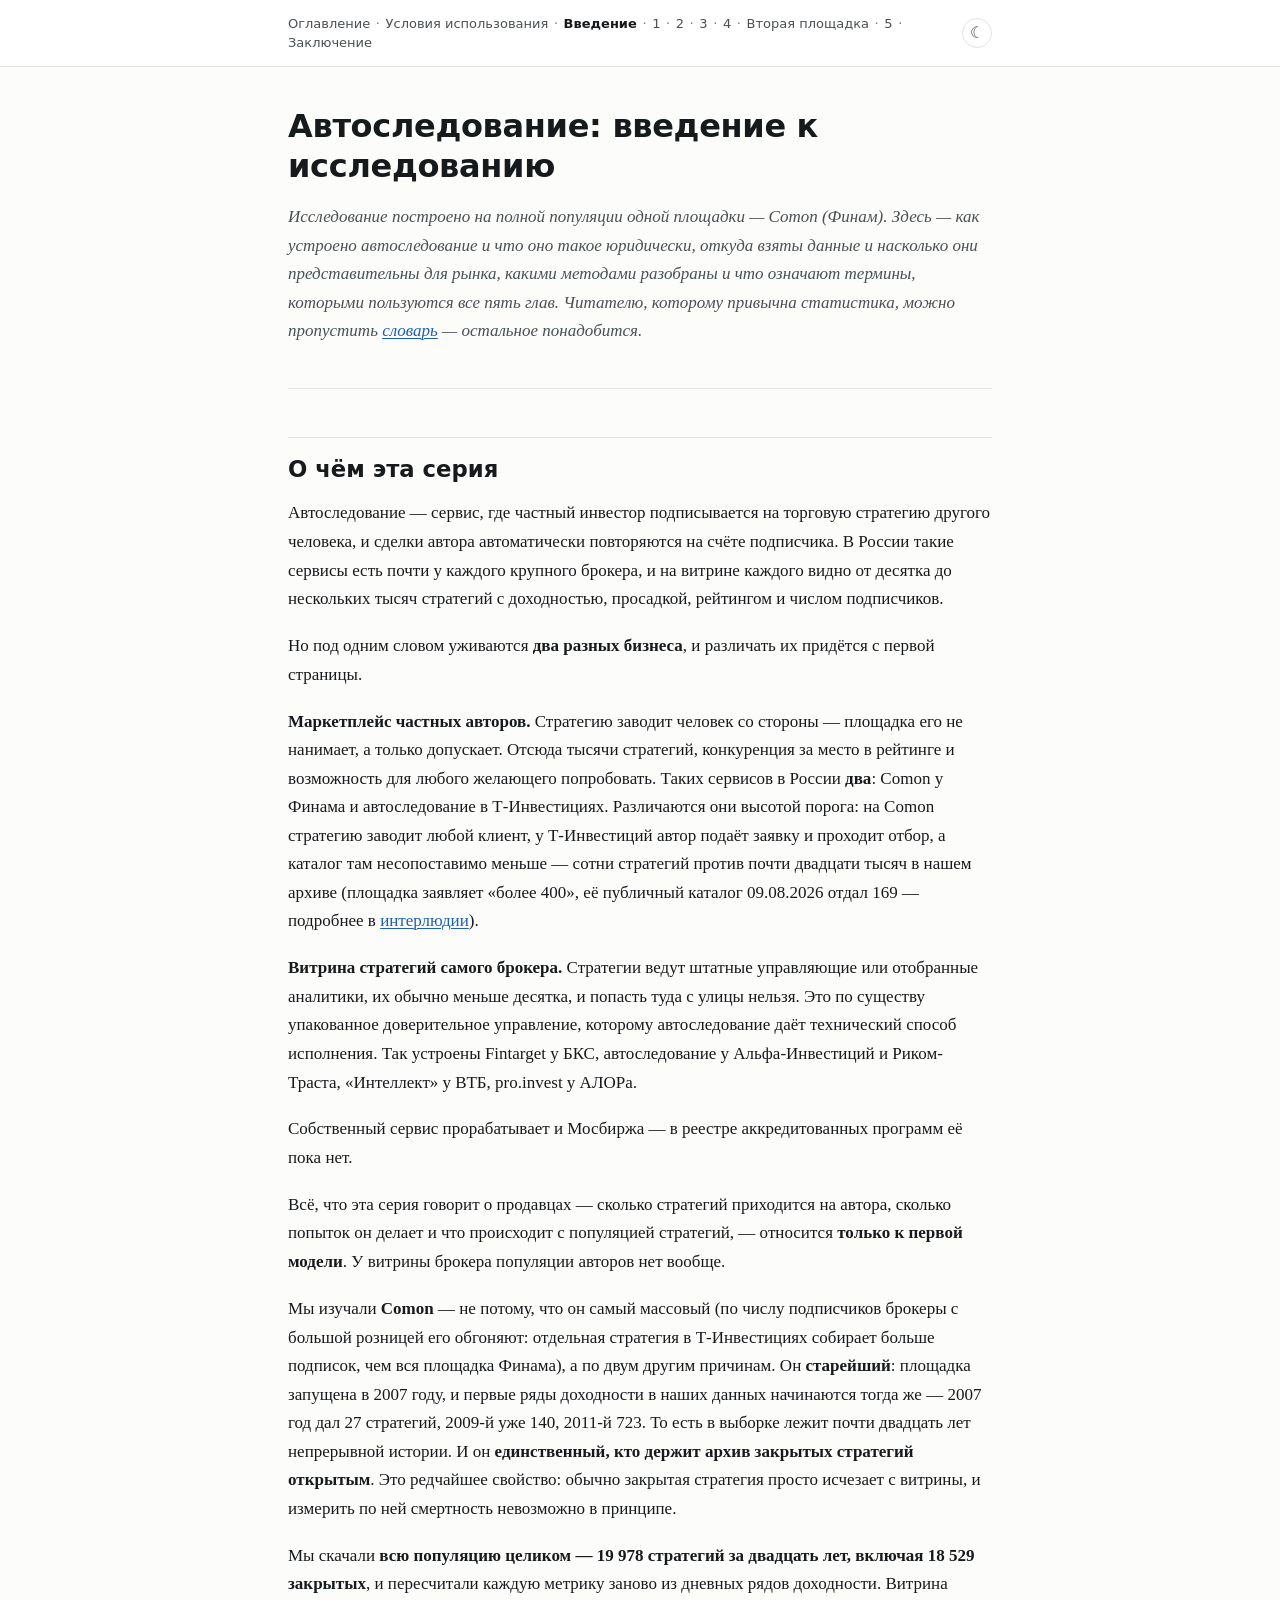
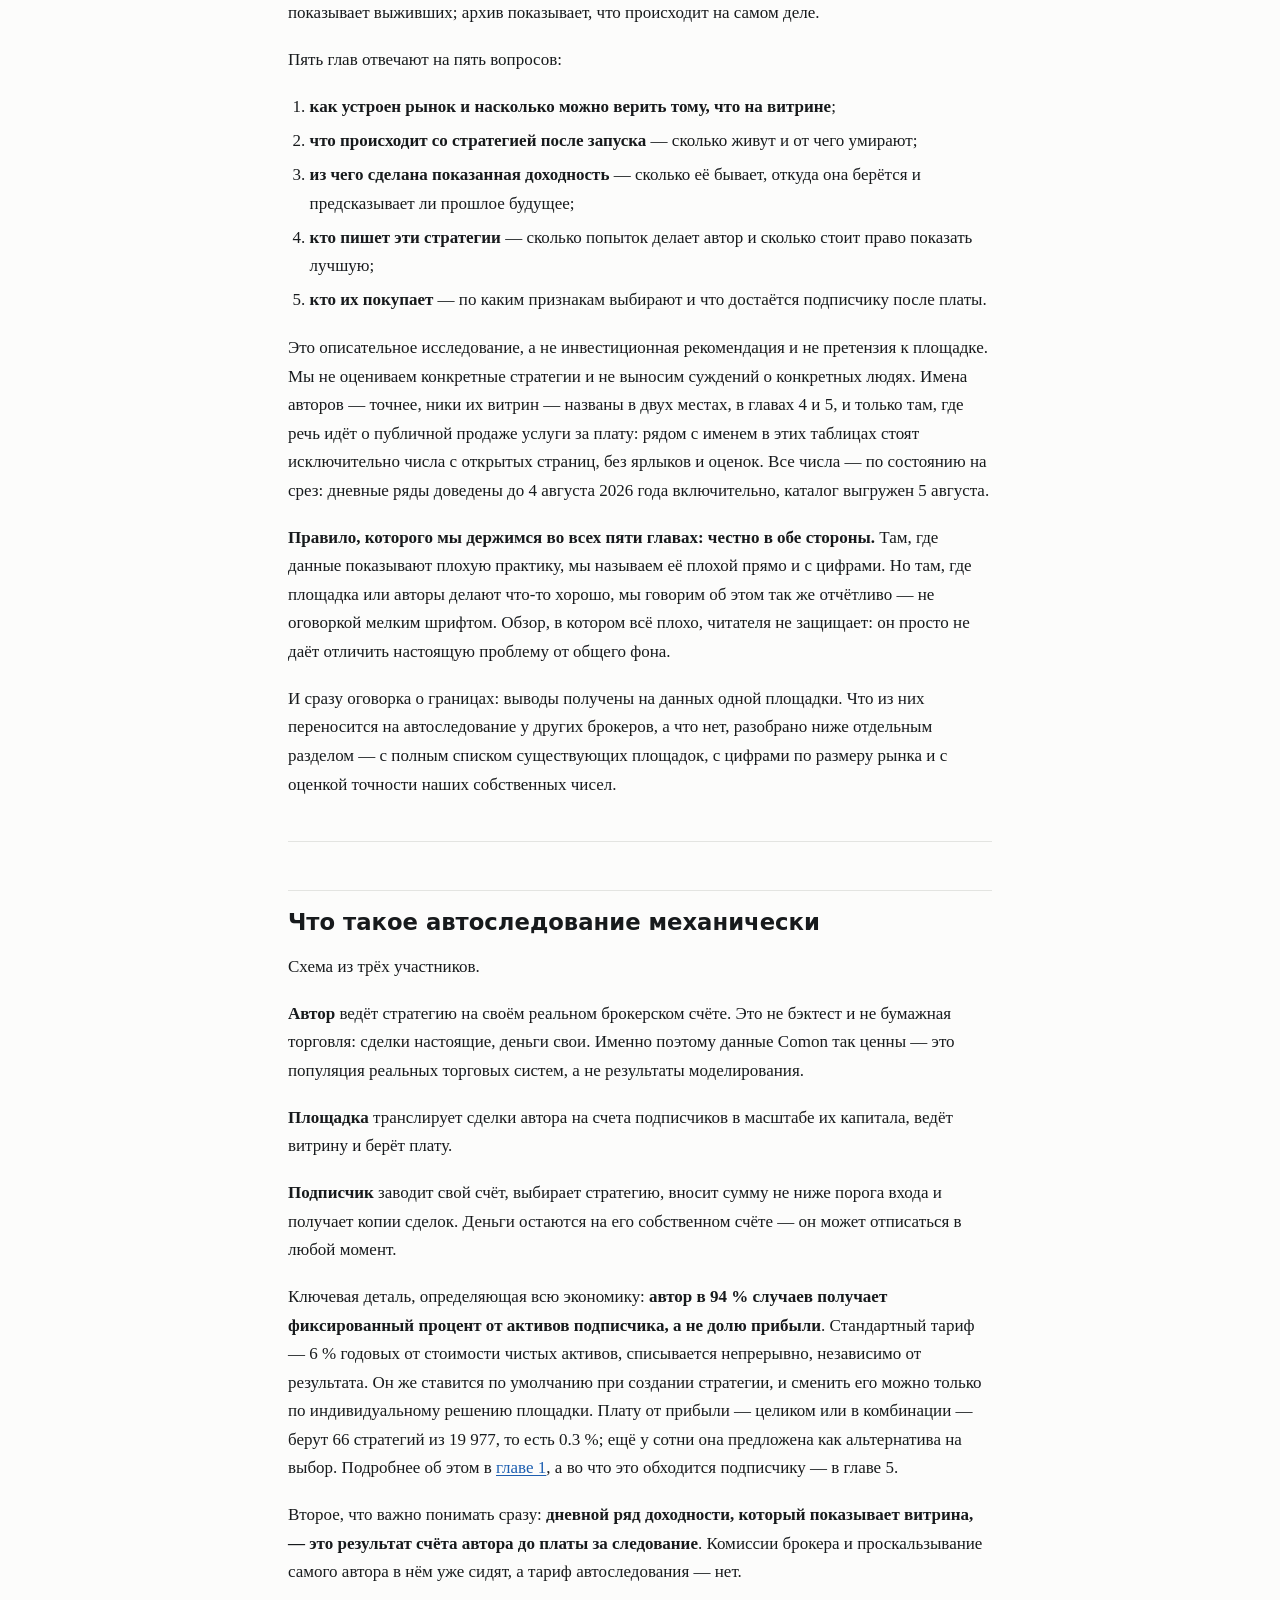
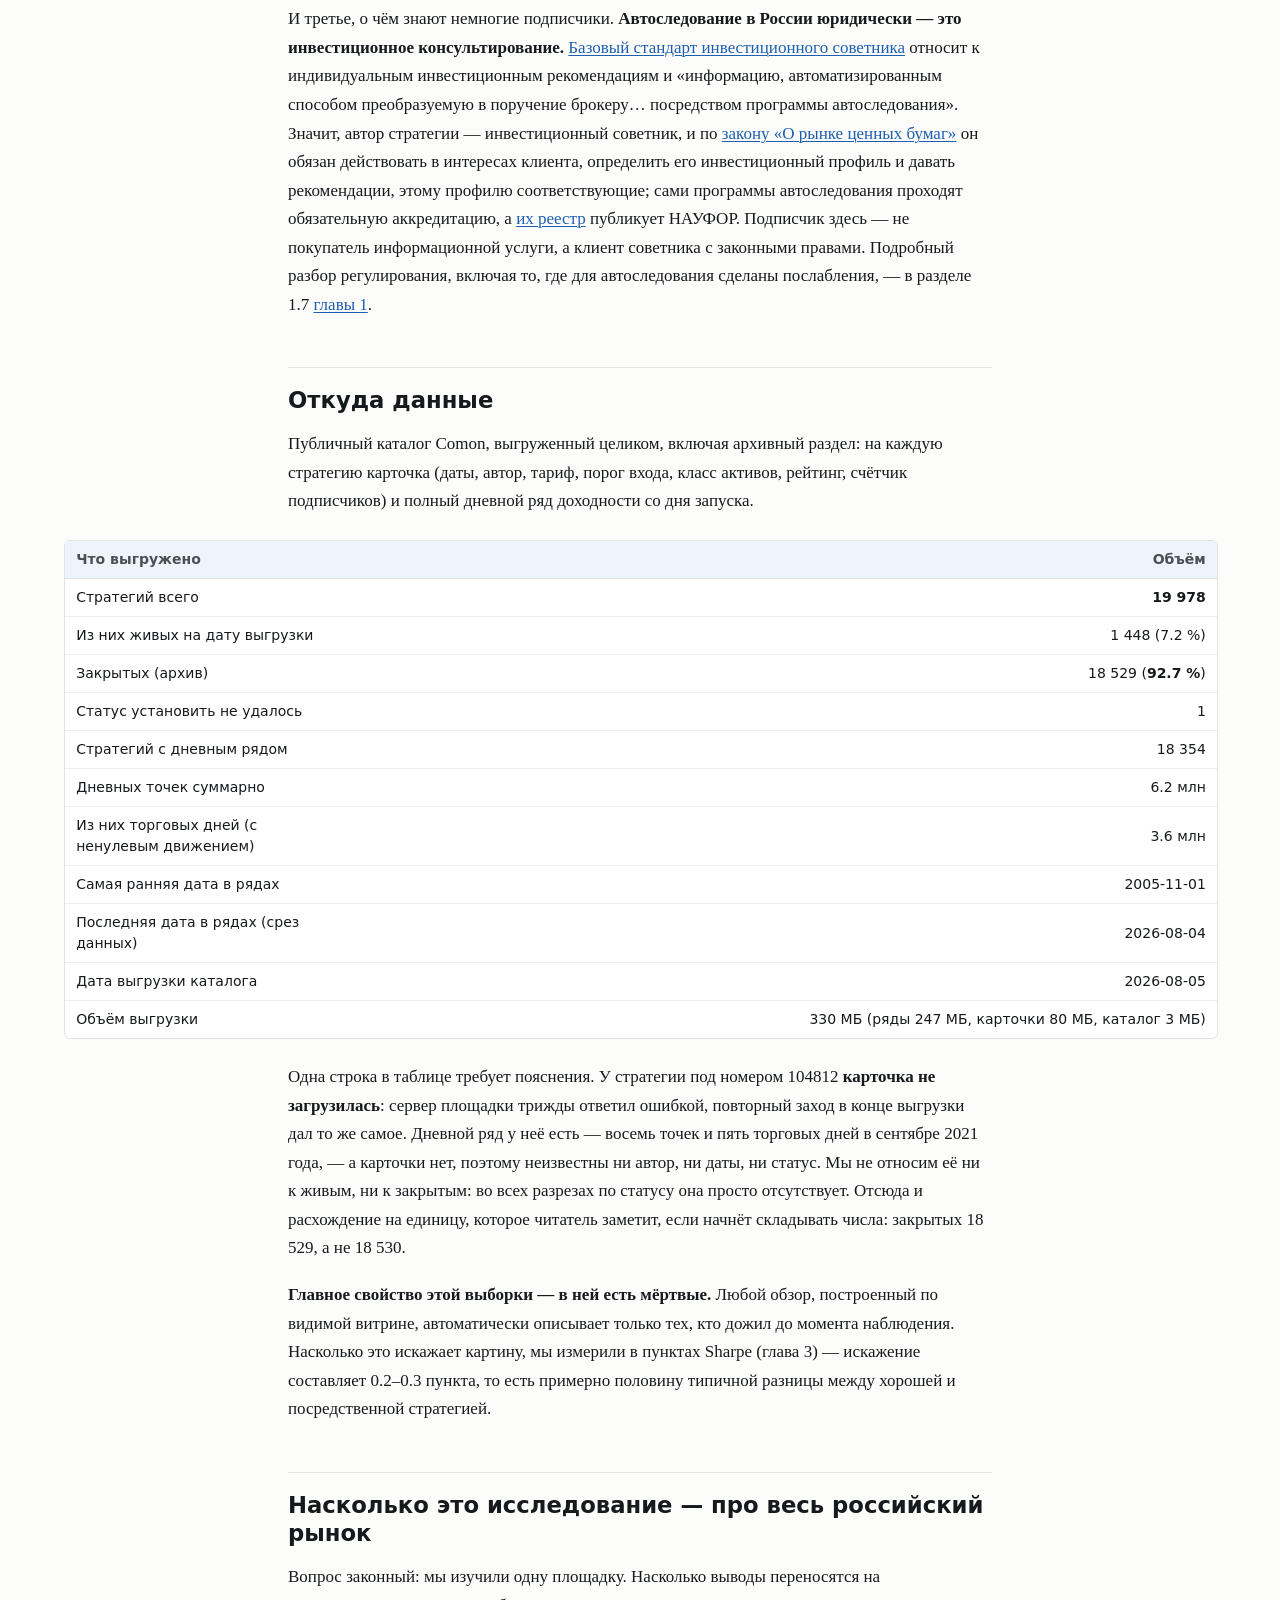
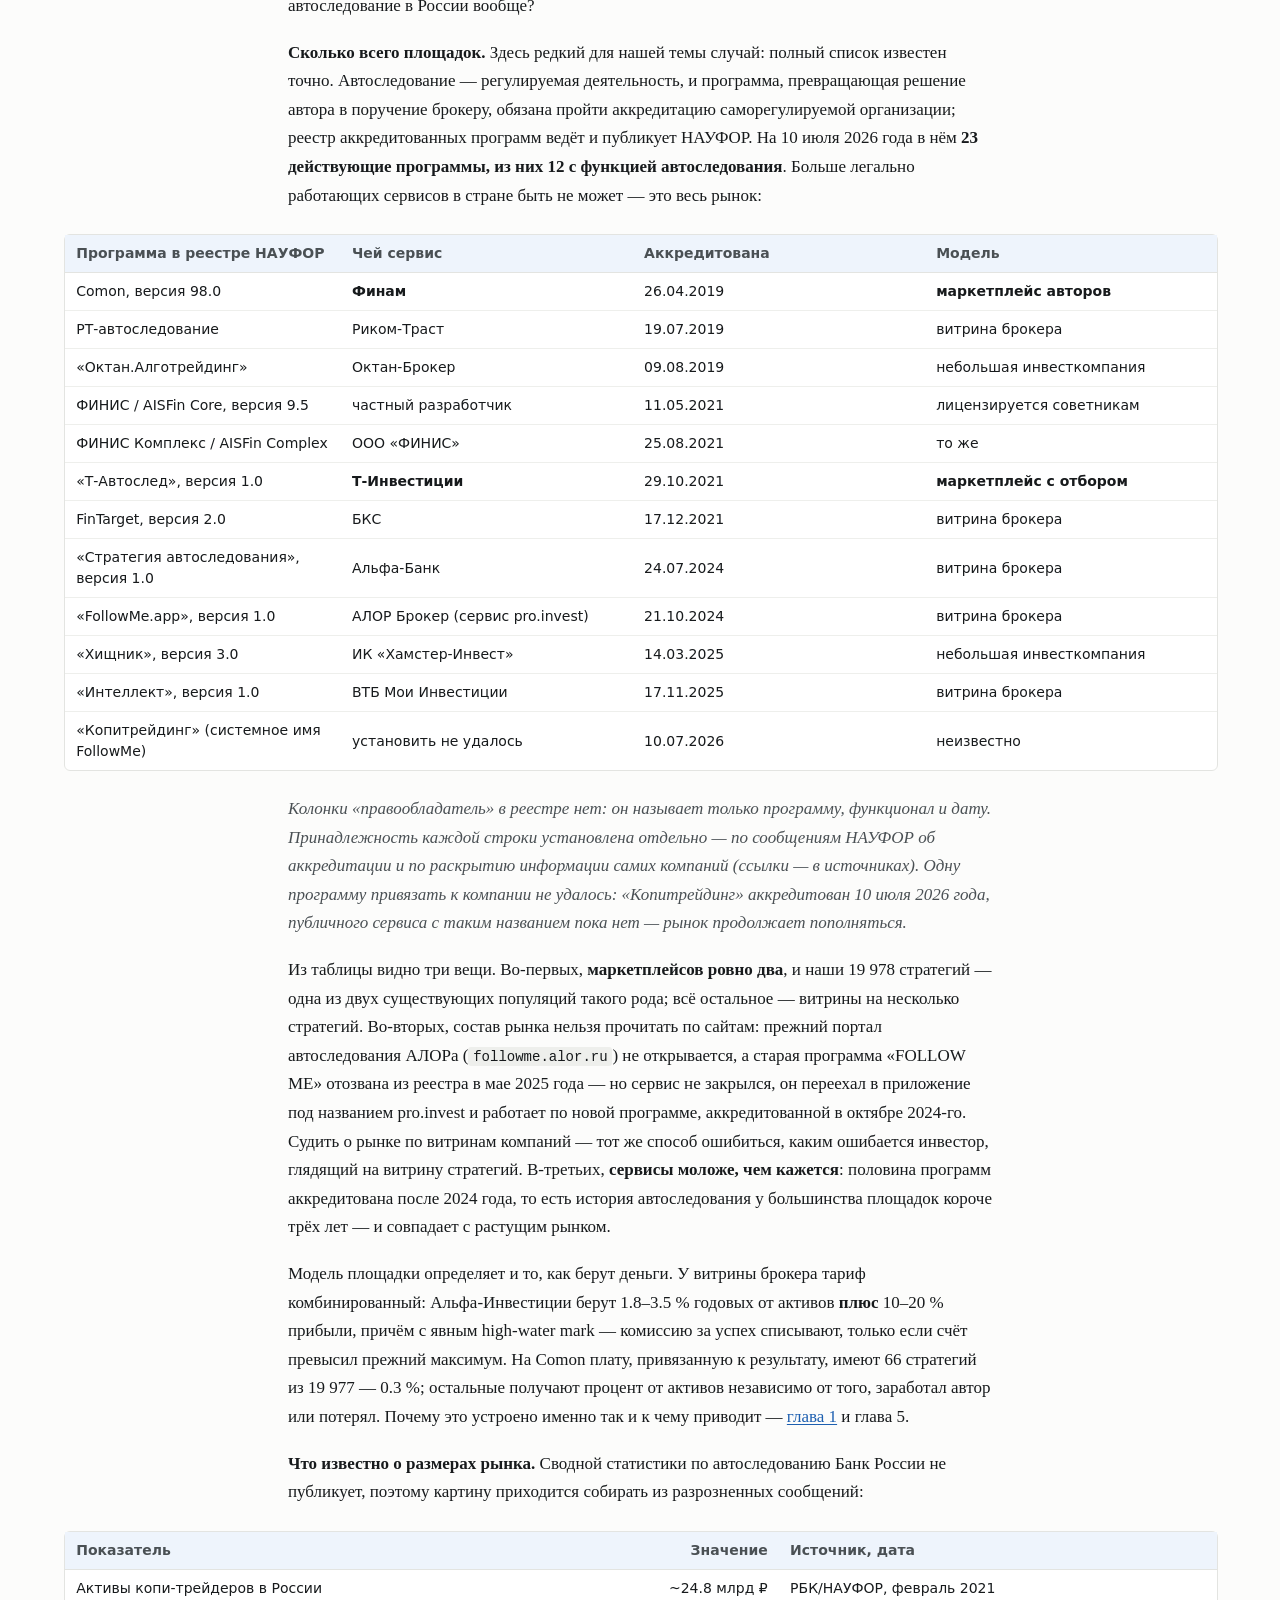
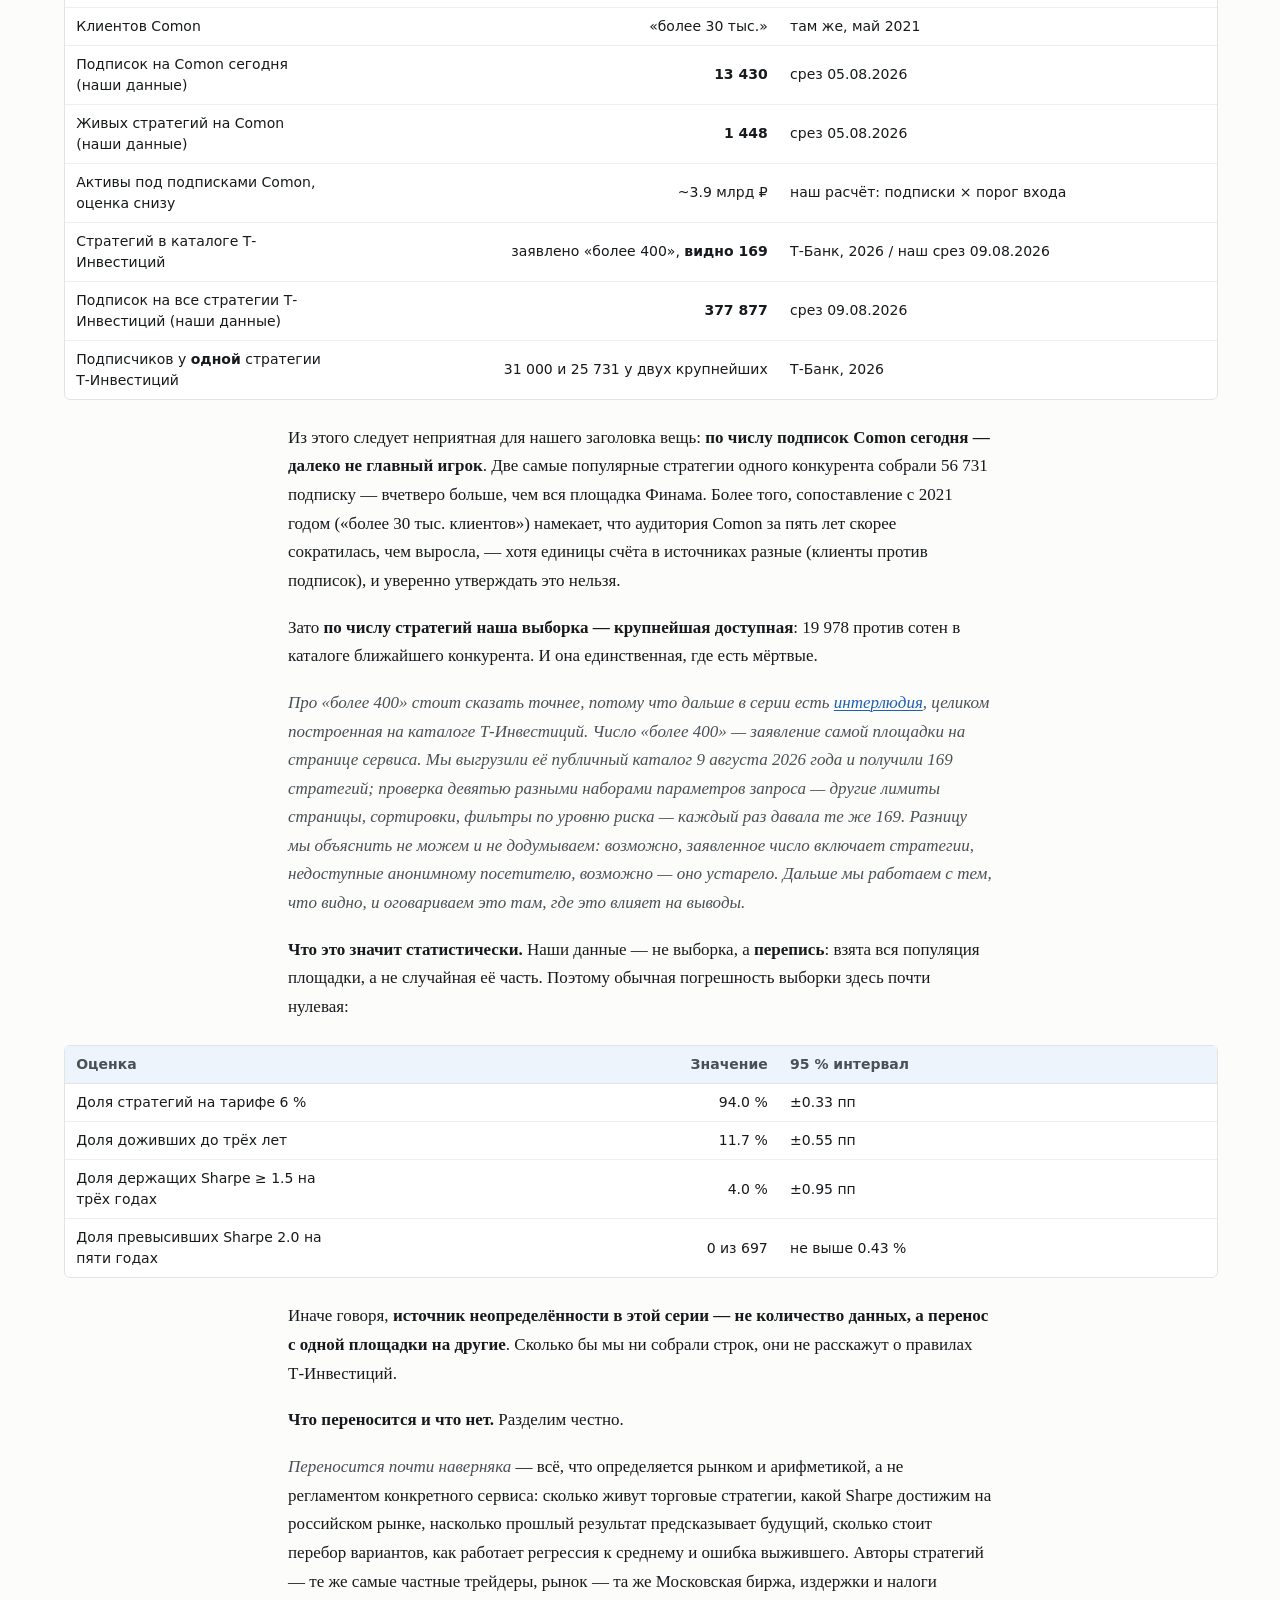
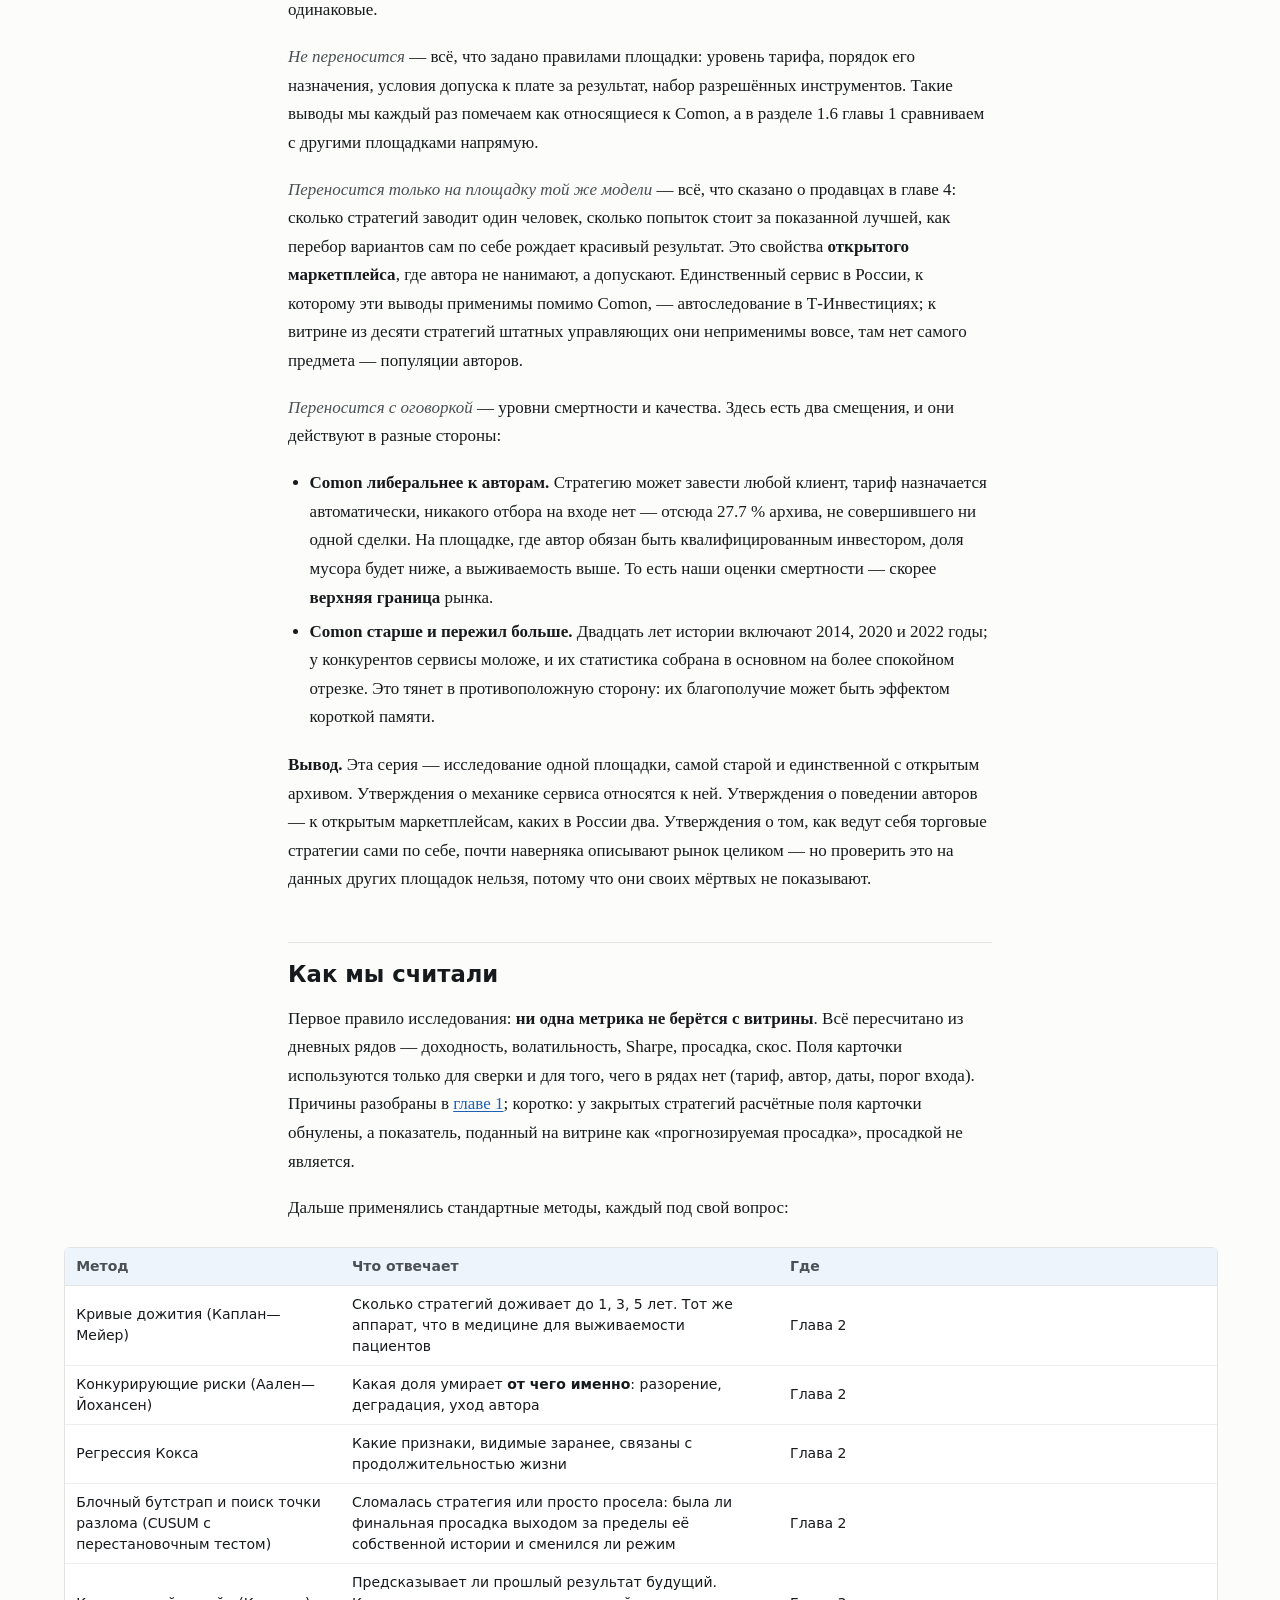
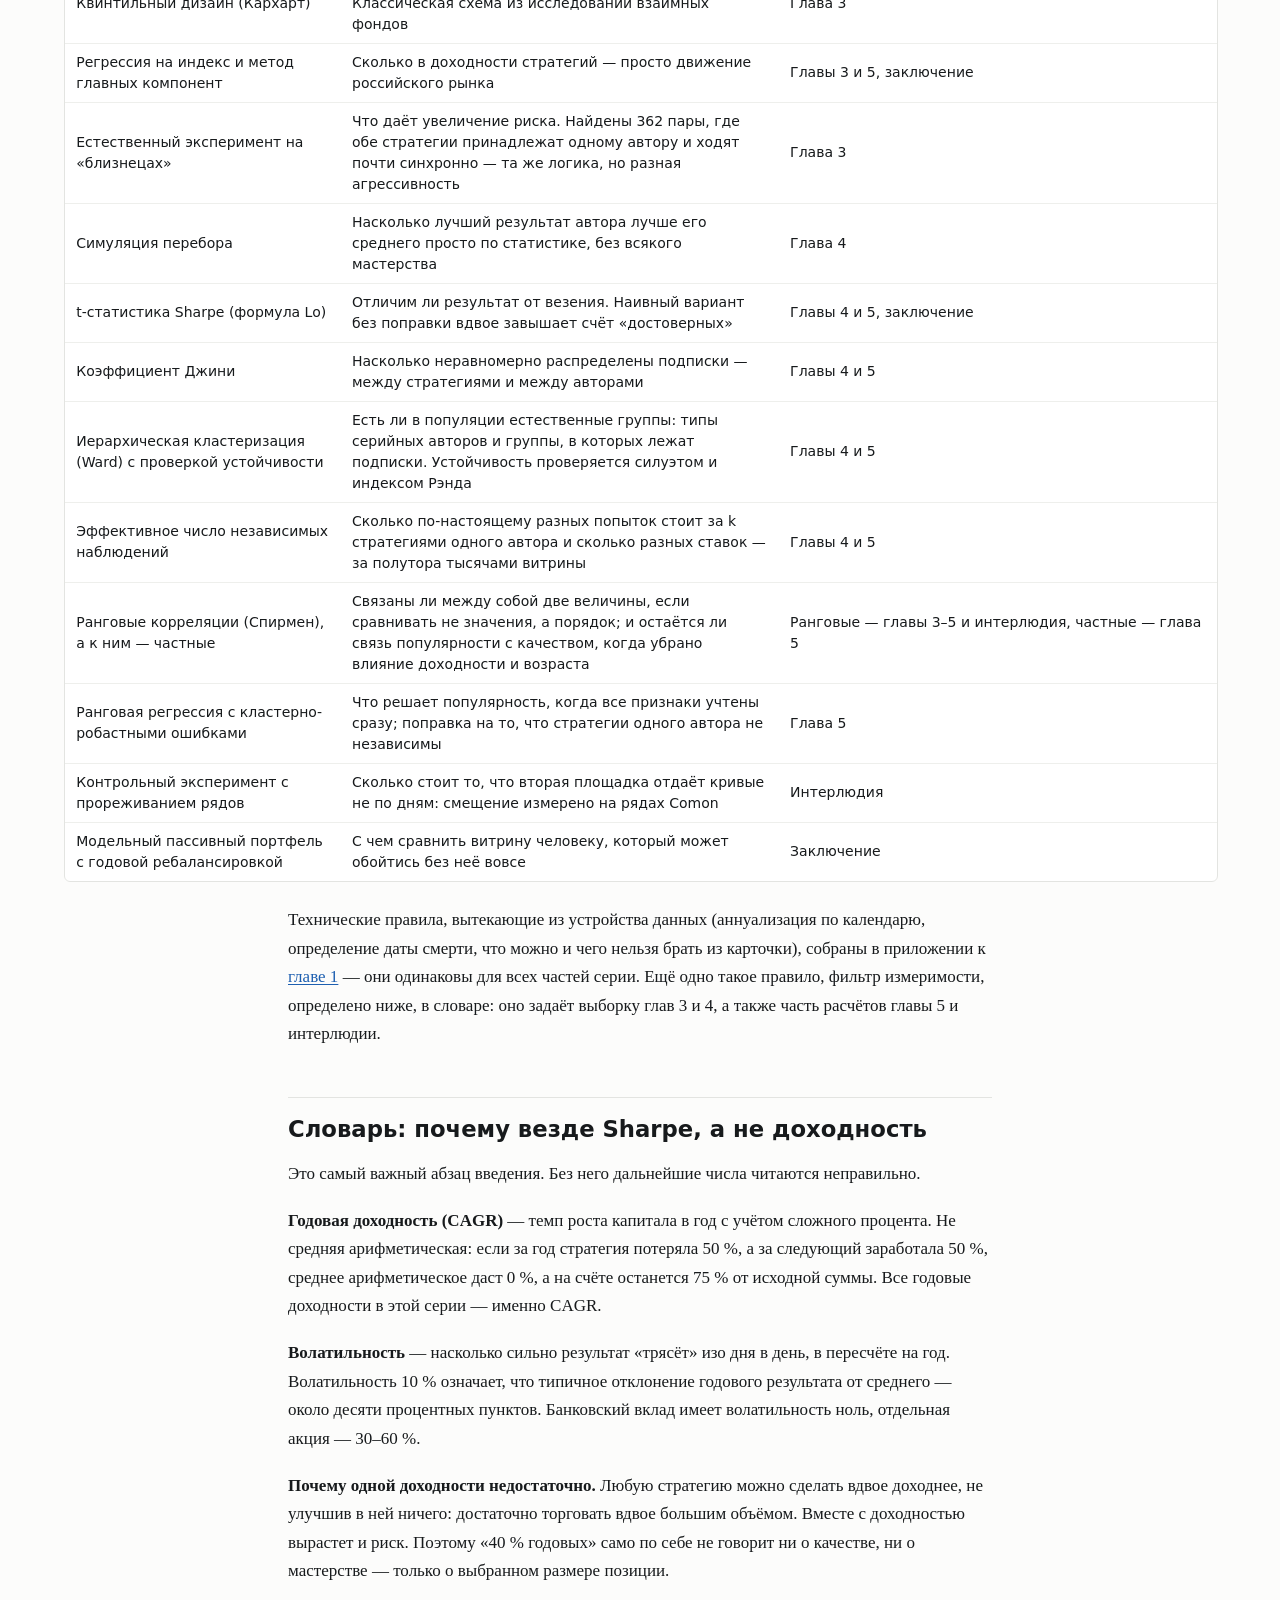
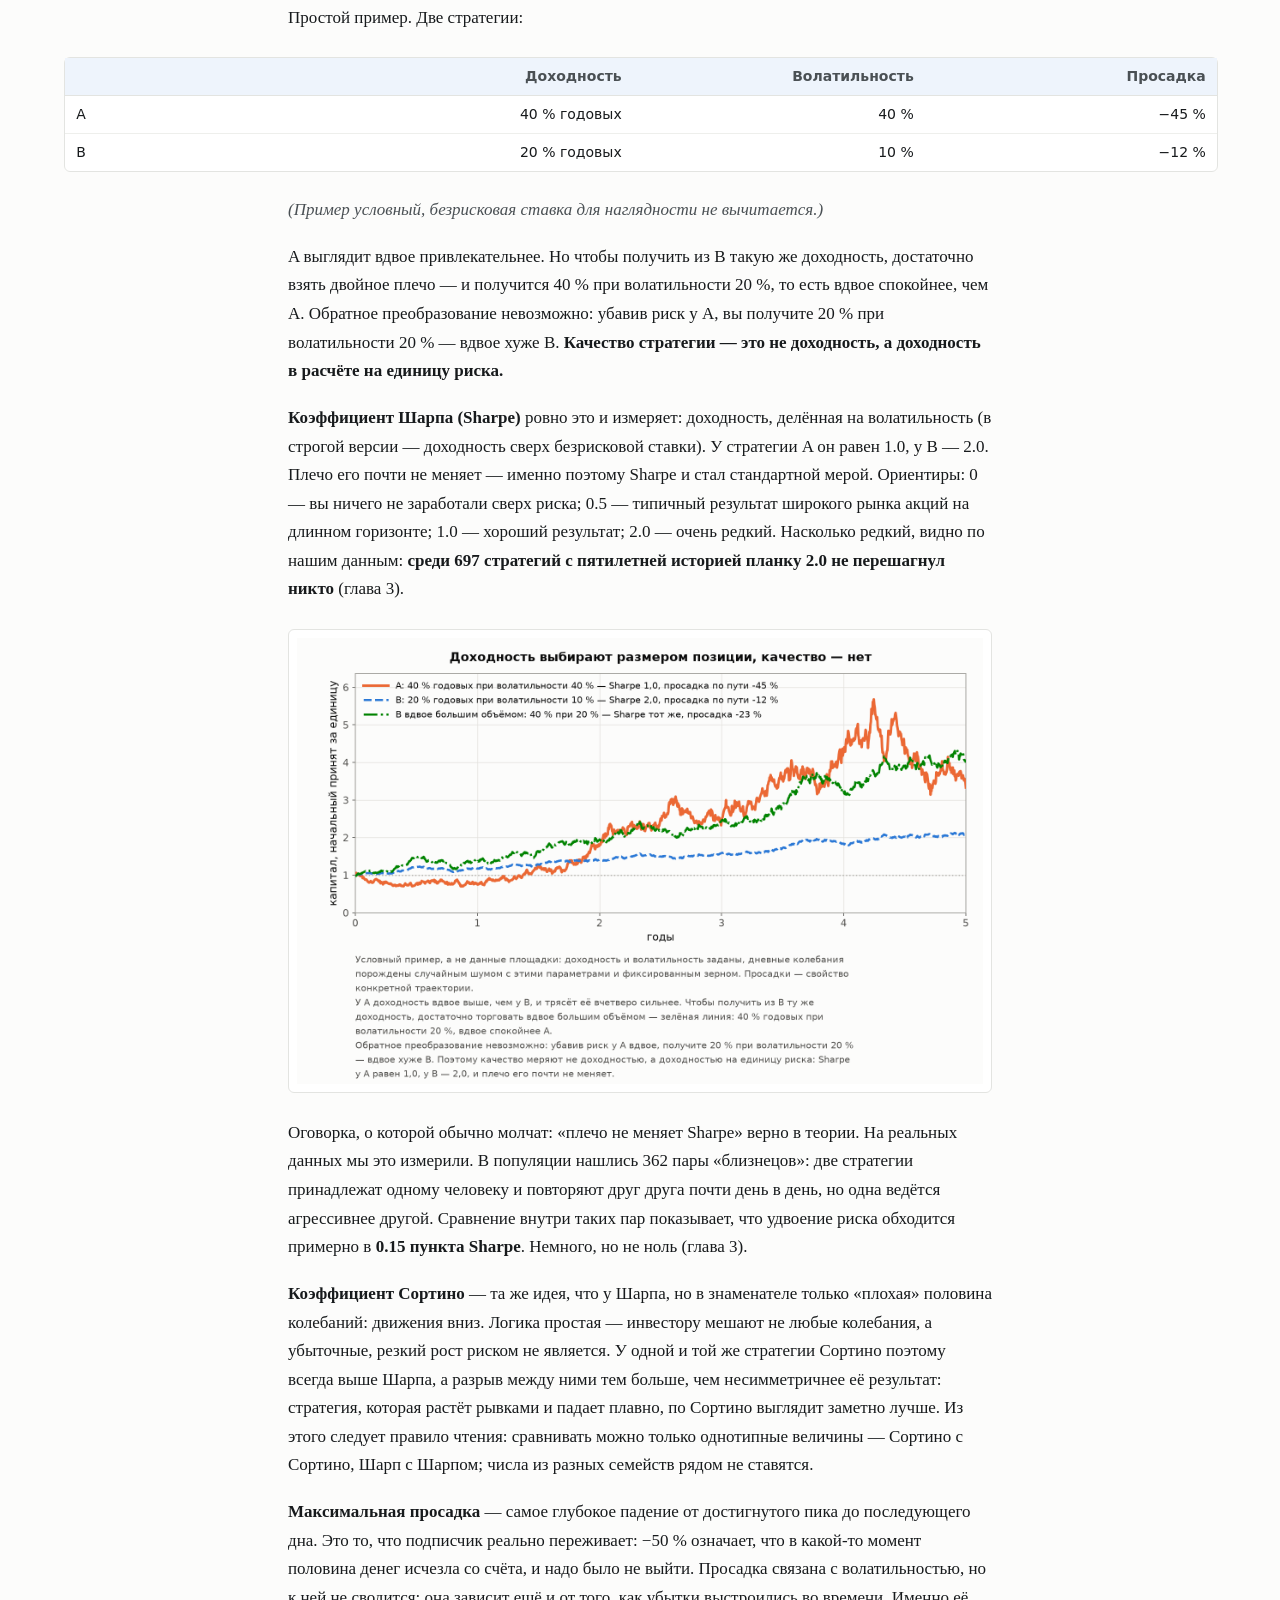
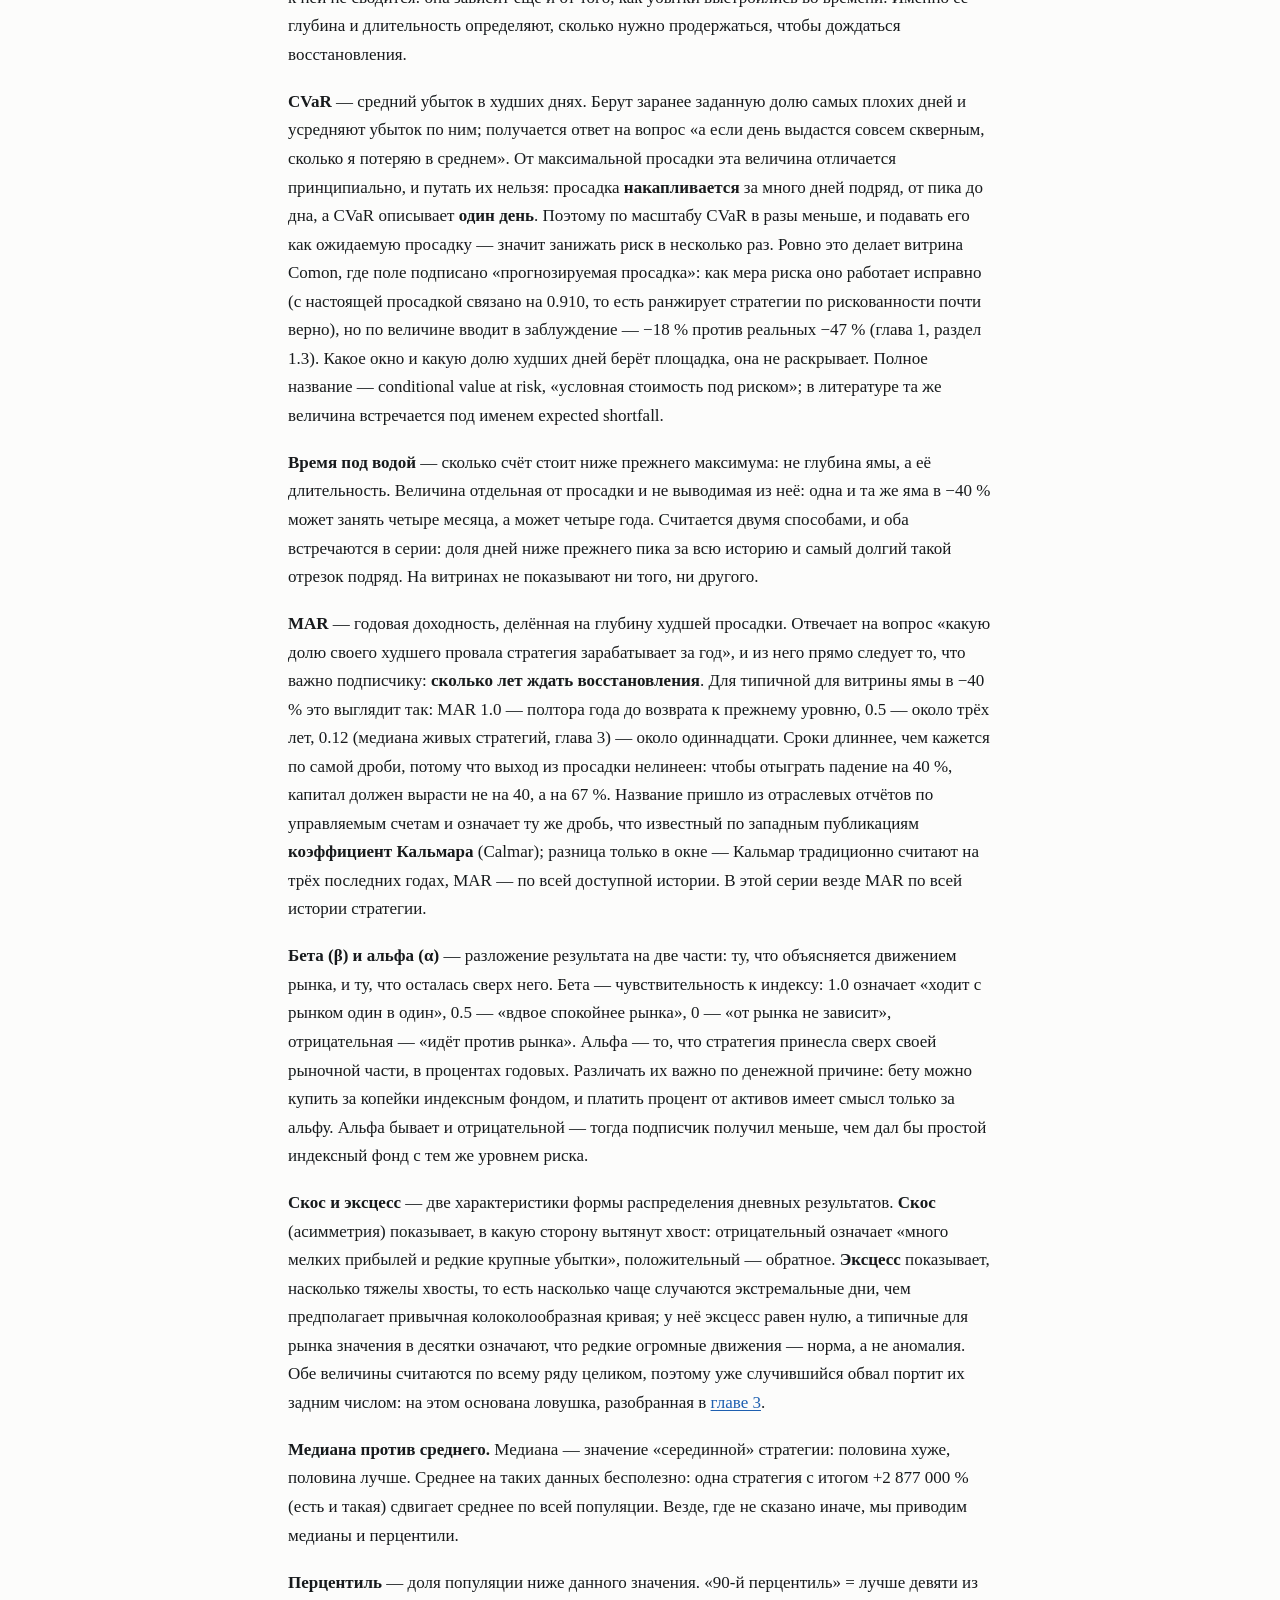
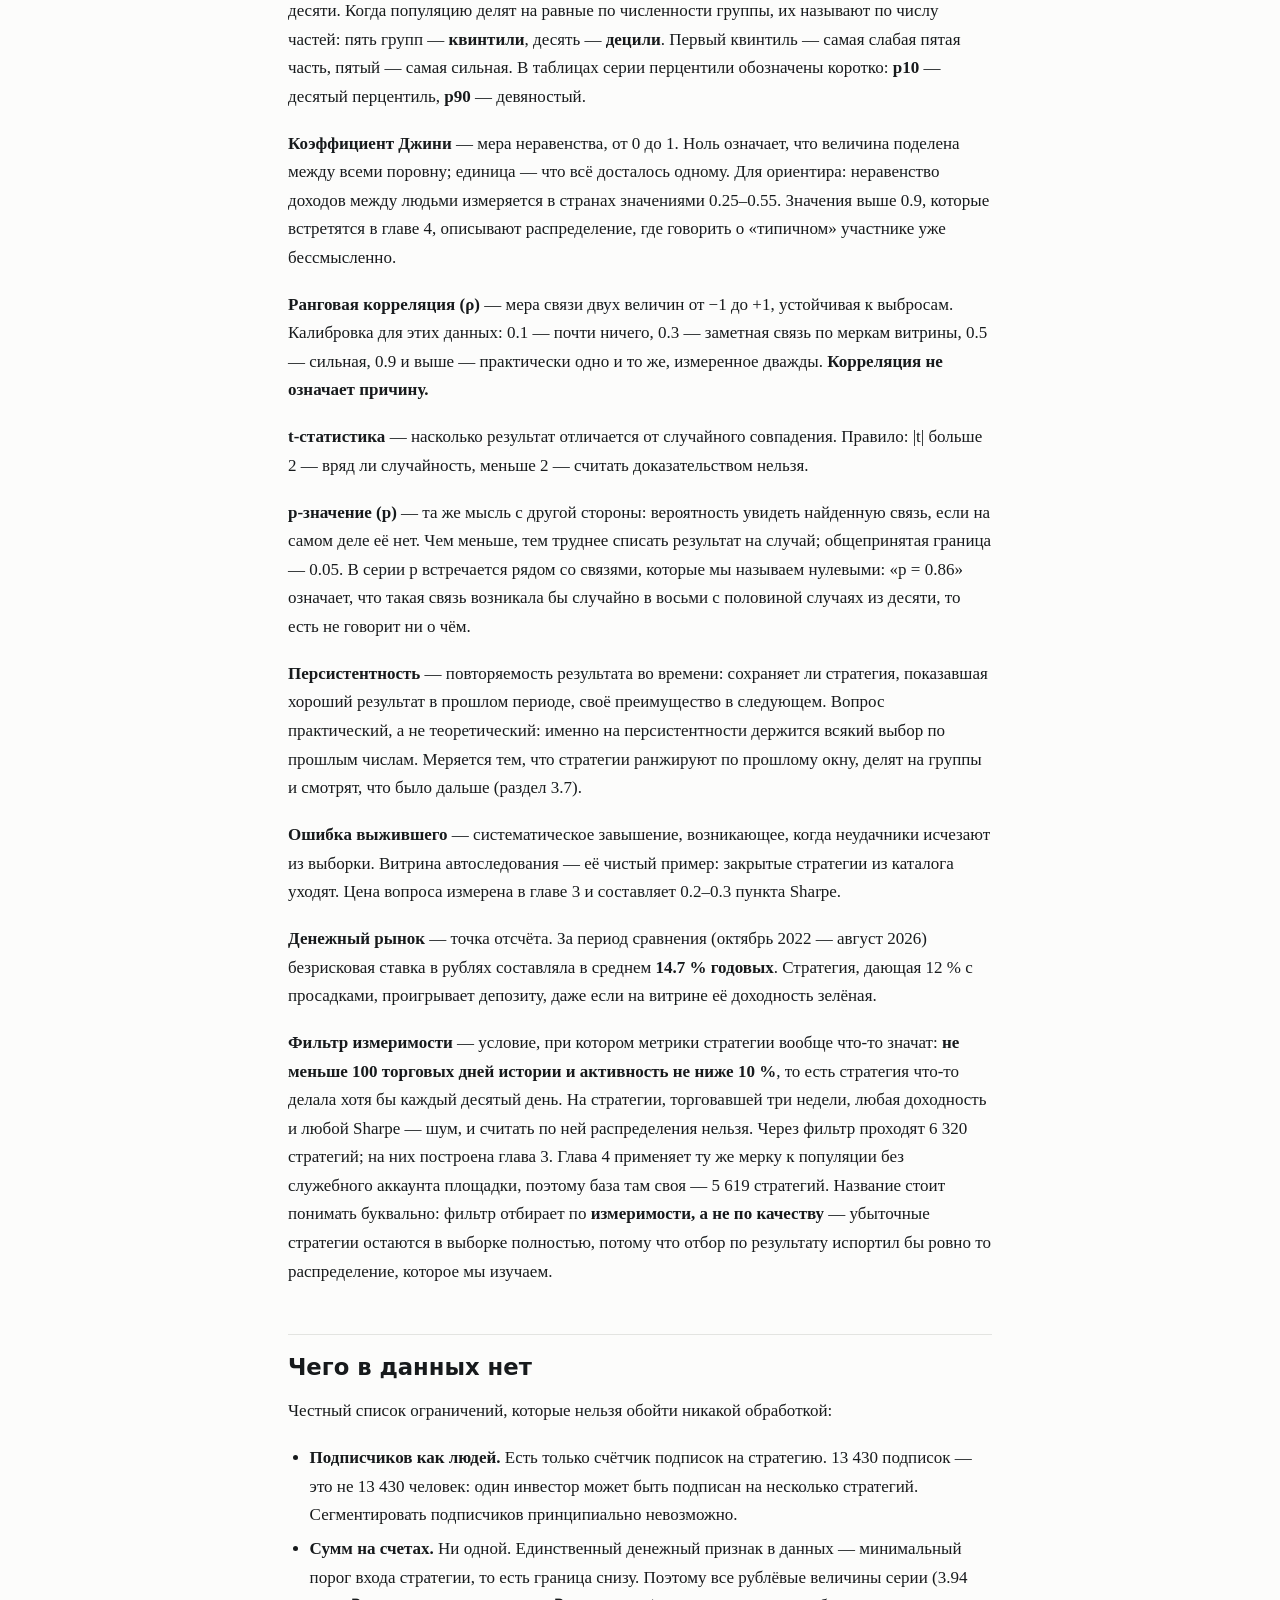
==== commit 270ccdee: "Тумблер светлой/тёмной темы; CSS в build_html.py синхронизирован с style.css Раньше CSS был захардко" ====
--- a/html/comon-story-0-intro.html
+++ b/html/comon-story-0-intro.html
@@ -4,10 +4,33 @@
 <meta charset="utf-8">
 <meta name="viewport" content="width=device-width, initial-scale=1">
 <title>Автоследование: введение к исследованию</title>
+<script>(function(){try{var t=localStorage.getItem('theme');if(t==='dark'||t==='light')document.documentElement.setAttribute('data-theme',t);}catch(e){}})();</script>
 <link rel="stylesheet" href="style.css">
 </head>
 <body>
-<nav class="topbar"><div class="wrap"><a href="index.html">Оглавление</a><span class="sep">·</span><a href="comon-story-license.html">Условия использования</a><span class="sep">·</span><span class="here">Введение</span><span class="sep">·</span><a href="comon-story-1-market.html">1</a><span class="sep">·</span><a href="comon-story-2-survival.html">2</a><span class="sep">·</span><a href="comon-story-3-returns.html">3</a><span class="sep">·</span><a href="comon-story-4-authors.html">4</a><span class="sep">·</span><a href="comon-story-4b-interlude.html">Вторая площадка</a><span class="sep">·</span><a href="comon-story-5-buyers.html">5</a><span class="sep">·</span><a href="comon-story-6-conclusion.html">Заключение</a></div></nav>
+<nav class="topbar"><div class="wrap"><span class="nav-links"><a href="index.html">Оглавление</a><span class="sep">·</span><a href="comon-story-license.html">Условия использования</a><span class="sep">·</span><span class="here">Введение</span><span class="sep">·</span><a href="comon-story-1-market.html">1</a><span class="sep">·</span><a href="comon-story-2-survival.html">2</a><span class="sep">·</span><a href="comon-story-3-returns.html">3</a><span class="sep">·</span><a href="comon-story-4-authors.html">4</a><span class="sep">·</span><a href="comon-story-4b-interlude.html">Вторая площадка</a><span class="sep">·</span><a href="comon-story-5-buyers.html">5</a><span class="sep">·</span><a href="comon-story-6-conclusion.html">Заключение</a></span><button id="theme-toggle" class="theme-toggle" type="button" hidden aria-label="Переключить тему оформления">&#9789;</button></div></nav>
+<script>(function(){
+  var btn = document.getElementById('theme-toggle');
+  var root = document.documentElement;
+  function isDark(){
+    var t = root.getAttribute('data-theme');
+    if (t) return t === 'dark';
+    return window.matchMedia('(prefers-color-scheme: dark)').matches;
+  }
+  function sync(){
+    var dark = isDark();
+    btn.textContent = dark ? '\u2600' : '\u263E';
+    btn.setAttribute('aria-label', dark ? 'Включить светлую тему' : 'Включить тёмную тему');
+  }
+  btn.hidden = false;
+  btn.addEventListener('click', function(){
+    var next = isDark() ? 'light' : 'dark';
+    root.setAttribute('data-theme', next);
+    try { localStorage.setItem('theme', next); } catch(e){}
+    sync();
+  });
+  sync();
+})();</script>
 <main class="wrap">
 <h1>Автоследование: введение к исследованию</h1>
 
@@ -449,14 +472,14 @@
 <p>Дальше будет много чисел, таблиц и статистических методов с фамилиями авторов в названиях. Это не делает работу научной, и мы говорим об этом сразу, до первой главы. Научность — не свойство оформления, а институт проверки: набор процедур, через которые текст проходит прежде, чем ему начинают верить. Через них эта серия не проходила. Вот чего в ней не хватает — по пунктам, чтобы читатель мог сам взвесить, насколько сильно это его волнует.</p>
 <ul>
 <li><strong>Рецензирования.</strong> Ни данные, ни расчёты, ни выводы не проверял никто посторонний. Ошибка в коде или в определении величины ловится здесь только нами самими — а автор своих пропусков не видит, и мы в этом уже убеждались по ходу работы не раз.</li>
-<li><strong>Открытых данных и кода.</strong> Выгрузка — снимок частного каталога на одну дату. Мы не выкладываем ни файлы, ни программы, и повторить наш путь с нуля читатель не может. Хуже того: <strong>точно воспроизвести его нельзя в принципе</strong> — каталог живой, стратегии закрываются, счётчики обнуляются, и выгрузка следующего года даст другую популяцию.</li>
+<li><strong>Полной открытости данных.</strong> Здесь половина требования выполнена, а половина невыполнима. Код открыт весь: в <a href="https://github.com/Oppositus/comon-story">репозитории серии</a> лежат скрипты, которыми посчитана каждая таблица и нарисован каждый график, вместе с расчётными наборами, из которых берутся числа, — прогнав их, читатель получит ровно то, что напечатано. А первичные ряды — карточки и дневная доходность всех стратегий — не выложены: каталог площадки является её базой данных, и раздавать копию мы не вправе. Их собирают заново нашим же скриптом или запрашивают у нас. И даже тогда <strong>точного повторения не выйдет в принципе</strong>: каталог живой, стратегии закрываются, счётчики обнуляются, и выгрузка следующего года даст другую популяцию.</li>
 <li><strong>Заранее заявленных гипотез.</strong> Мы смотрели на данные, а потом формулировали вопросы, — а не наоборот. Это тот самый механизм, из-за которого в <a href="comon-story-4-authors.html">главе 4</a> приходится уценивать лучший результат автора: чем больше вопросов задано одному набору данных, тем вероятнее, что какой-то из ответов красив случайно. Поправку на перебор мы применяем к авторам площадки. <strong>К себе — нет</strong>, во всяком случае не систематически: сколько всего разрезов было просмотрено по ходу работы, точно не считал никто.</li>
 <li><strong>Повторения на других данных.</strong> Одна площадка, одна страна, один период. Сравнение со второй площадкой в <a href="comon-story-4b-interlude.html">интерлюдии</a> повторением не является: там нет архива закрытых стратегий, то есть нет главного, на чём стоит эта работа.</li>
 <li><strong>Причинности.</strong> Везде, где сказано «связано», имеется в виду совместное появление признаков в один момент времени. Ни эксперимента, ни подходящего естественного опыта, ни истории решений у нас нет — поэтому фраз вида «подписчики выбрали X, потому что Y» в серии не будет.</li>
 <li><strong>Модели.</strong> Мы описываем, что происходит, но не строим объяснения, из которого следовали бы проверяемые предсказания на будущее. Проверить нас можно будет только временем — новой выгрузкой через год.</li>
 <li><strong>Формального раскрытия.</strong> В научной статье полагается указать финансирование и конфликт интересов. Скажем прямо: мы не связаны ни с одной из упомянутых площадок, ничего от них не получали и данные брали с открытых страниц без какого-либо доступа изнутри.</li>
 </ul>
-<p>Честность требует сказать и обратное — что сделано по правилам, принятым в исследованиях. Мы работаем не с выборкой, а с <strong>переписью</strong>: взяты все стратегии каталога, а не удобные. Ни одна метрика не взята с витрины — всё пересчитано из первичных рядов. Каждое число порождается скриптом и воспроизводится повторным прогоном, а не переносится в текст руками. Критерии, по которым что-то признаётся достоверным, заданы до подсчёта, а не подобраны под результат. У каждой главы ограничения вынесены первым разделом приложения — раньше таблиц, а не после них. А там, где число зависит от выбранного соглашения — порога, окна, правила отбора, — соглашение названо рядом с числом.</p>
+<p>Честность требует сказать и обратное — что сделано по правилам, принятым в исследованиях. Мы работаем не с выборкой, а с <strong>переписью</strong>: взяты все стратегии каталога, а не удобные. Ни одна метрика не взята с витрины — всё пересчитано из первичных рядов. Каждое число порождается скриптом и воспроизводится повторным прогоном, а не переносится в текст руками, — и этот скрипт теперь лежит в открытом доступе, так что проверять нас можно не на слово. Критерии, по которым что-то признаётся достоверным, заданы до подсчёта, а не подобраны под результат. У каждой главы ограничения вынесены первым разделом приложения — раньше таблиц, а не после них. А там, где число зависит от выбранного соглашения — порога, окна, правила отбора, — соглашение названо рядом с числом.</p>
 <p>Правильная рамка чтения такая: <strong>это добросовестный разбор данных, а не доказанный факт</strong>. Величины здесь стоит принимать как порядок и направление — «смертность высокая», «потолок Sharpe около двух», «тариф забирает треть», — а не как измерения с гарантированной точностью до десятых.</p>
 <hr>
 <hr>
--- a/html/style.css
+++ b/html/style.css
@@ -2,6 +2,7 @@
    а не в разметке — так восемь длинных глав остаются одинаковыми на вид. */
 
 :root {
+  color-scheme: light;
   --bg:        #fcfcfb;
   --surface:   #ffffff;
   --ink:       #171a1c;
@@ -15,6 +16,7 @@
 
 @media (prefers-color-scheme: dark) {
   :root:not([data-theme="light"]) {
+    color-scheme: dark;
     --bg:        #14161a;
     --surface:   #1b1e23;
     --ink:       #e8eaec;
@@ -27,6 +29,22 @@
   }
 }
 
+/* Ручной выбор темы (кнопка в шапке) перебивает системную настройку —
+   светлый вариант перебит уже выше через :not([data-theme="light"]),
+   а этот блок даёт обратный ход: тёмная тема при светлой ОС. */
+:root[data-theme="dark"] {
+  color-scheme: dark;
+  --bg:        #14161a;
+  --surface:   #1b1e23;
+  --ink:       #e8eaec;
+  --ink-soft:  #b3b9bf;
+  --ink-faint: #8b9299;
+  --rule:      #2c3138;
+  --rule-soft: #23272d;
+  --accent:    #79b0f0;
+  --accent-bg: #1d2734;
+}
+
 html { -webkit-text-size-adjust: 100%; }
 
 body {
@@ -45,14 +63,34 @@
   background: var(--surface);
   margin-bottom: 2.4rem;
 }
-.topbar .wrap { padding-top: .85rem; padding-bottom: .85rem; }
+.topbar .wrap {
+  padding-top: .85rem; padding-bottom: .85rem;
+  display: flex; align-items: center; justify-content: space-between; gap: .75rem;
+}
+.topbar .nav-links { flex: 1 1 auto; min-width: 0; }
 .topbar a, .topbar span {
   font: 500 13px/1.5 system-ui, -apple-system, "Segoe UI", Roboto, sans-serif;
 }
-.topbar a { color: var(--ink-soft); text-decoration: none; }
+.topbar a { color: var(--ink-soft); text-decoration: none; white-space: nowrap; }
 .topbar a:hover { color: var(--accent); text-decoration: underline; }
-.topbar .here { color: var(--ink); font-weight: 700; }
+.topbar .here { color: var(--ink); font-weight: 700; white-space: nowrap; }
 .topbar .sep { color: var(--ink-faint); padding: 0 .35rem; }
+
+/* Тумблер темы: по умолчанию следует системной настройке (см. переменные
+   выше), кнопка даёт зайти читателю наперекор ей — выбор запоминается. */
+.theme-toggle {
+  flex: 0 0 auto;
+  appearance: none;
+  width: 1.9rem; height: 1.9rem;
+  border: 1px solid var(--rule);
+  border-radius: 999px;
+  background: var(--surface);
+  color: var(--ink-soft);
+  font-size: 1rem; line-height: 1;
+  display: inline-flex; align-items: center; justify-content: center;
+  cursor: pointer;
+}
+.theme-toggle:hover { color: var(--accent); border-color: var(--accent); }
 
 h1, h2, h3, h4 {
   font-family: system-ui, -apple-system, "Segoe UI", Roboto, sans-serif;
@@ -86,17 +124,25 @@
 
 hr { border: 0; border-top: 1px solid var(--rule); margin: 2.6rem 0; }
 
-/* Таблицы: их в серии много и они широкие — каждая прокручивается внутри себя,
-   страница по горизонтали не едет никогда. */
+/* Таблицы: их в серии много и они широкие — вместо прокрутки внутри себя
+   таблица вырывается из узкой колонки текста (до 90% ширины страницы),
+   а текст в ячейках переносится, так что горизонтальный скролл не нужен. */
 .tablewrap {
-  overflow-x: auto;
-  margin: 1.5rem 0;
+  width: 90vw;
+  position: relative;
+  left: 50%;
+  right: 50%;
+  margin-left: -45vw;
+  margin-right: -45vw;
+  margin-top: 1.5rem;
+  margin-bottom: 1.5rem;
   border: 1px solid var(--rule);
   border-radius: 6px;
   background: var(--surface);
 }
 table {
   border-collapse: collapse;
+  table-layout: fixed;
   width: 100%;
   font: 14px/1.5 system-ui, -apple-system, "Segoe UI", Roboto, sans-serif;
 }
@@ -104,7 +150,9 @@
   padding: .5rem .7rem;
   text-align: left;
   border-bottom: 1px solid var(--rule-soft);
-  white-space: nowrap;
+  overflow-wrap: break-word;
+  word-break: break-word;
+  hyphens: auto;
 }
 th {
   font-weight: 650;
@@ -114,7 +162,7 @@
   position: sticky; top: 0;
 }
 tr:last-child td { border-bottom: 0; }
-td:first-child, th:first-child { white-space: normal; min-width: 11rem; }
+td:first-child, th:first-child { width: 22%; }
 
 /* Графики серии: картинка — ссылка на саму себя, открывается в новой вкладке */
 img { max-width: 100%; height: auto; display: block; margin: 0 auto; }
@@ -167,4 +215,17 @@
   .wrap { padding: 0 .9rem 4rem; }
   h1, .cover-title { font-size: 1.6rem; }
   h2 { font-size: 1.25rem; }
-}
+  .tablewrap { width: 94vw; margin-left: -47vw; margin-right: -47vw; }
+  table { font-size: 12px; }
+  th, td { padding: .4rem .35rem; }
+  /* Таблицы от шести колонок: горизонтальный заголовок на узком экране
+     рассыпается на буквы, поворот читается лучше. */
+  thead tr:has(th:nth-child(6)) th {
+    writing-mode: vertical-rl;
+    transform: rotate(180deg);
+    white-space: nowrap;
+    text-align: left;
+    vertical-align: bottom;
+    padding: .4rem .25rem;
+  }
+}
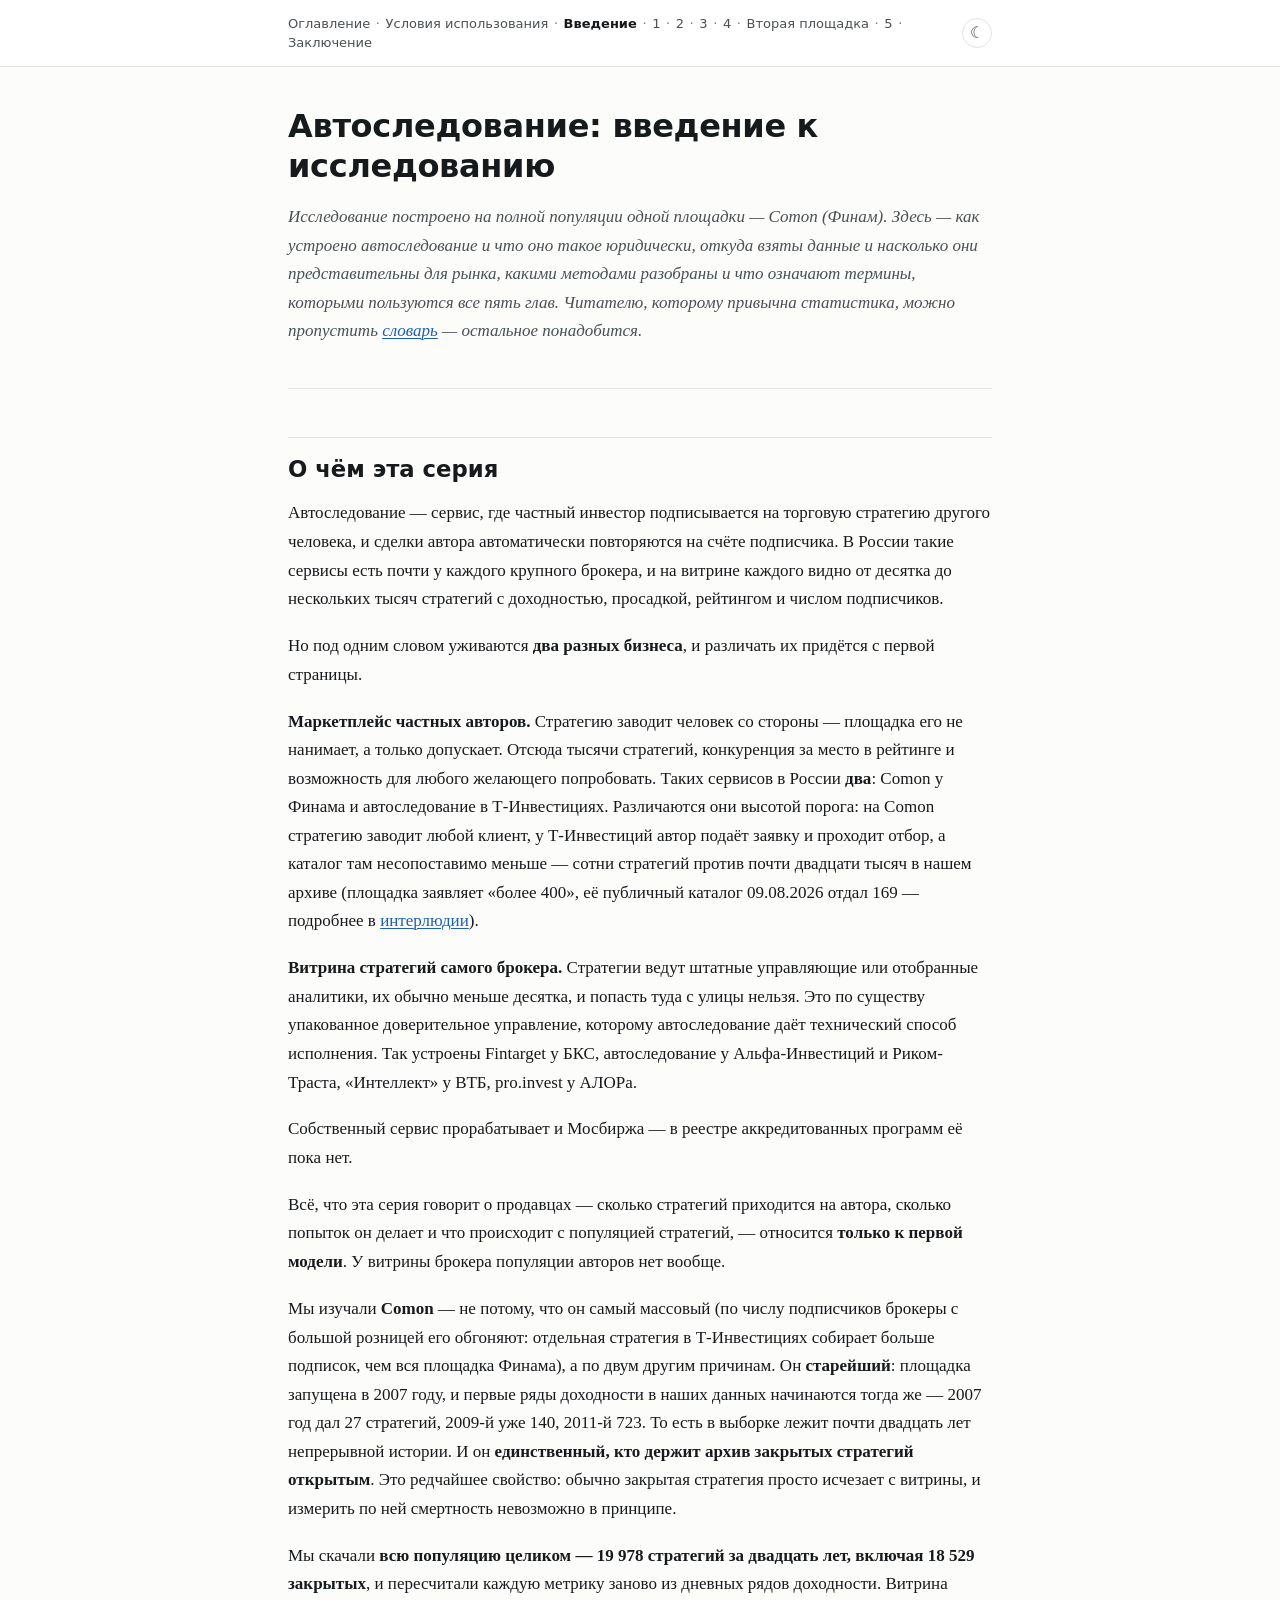
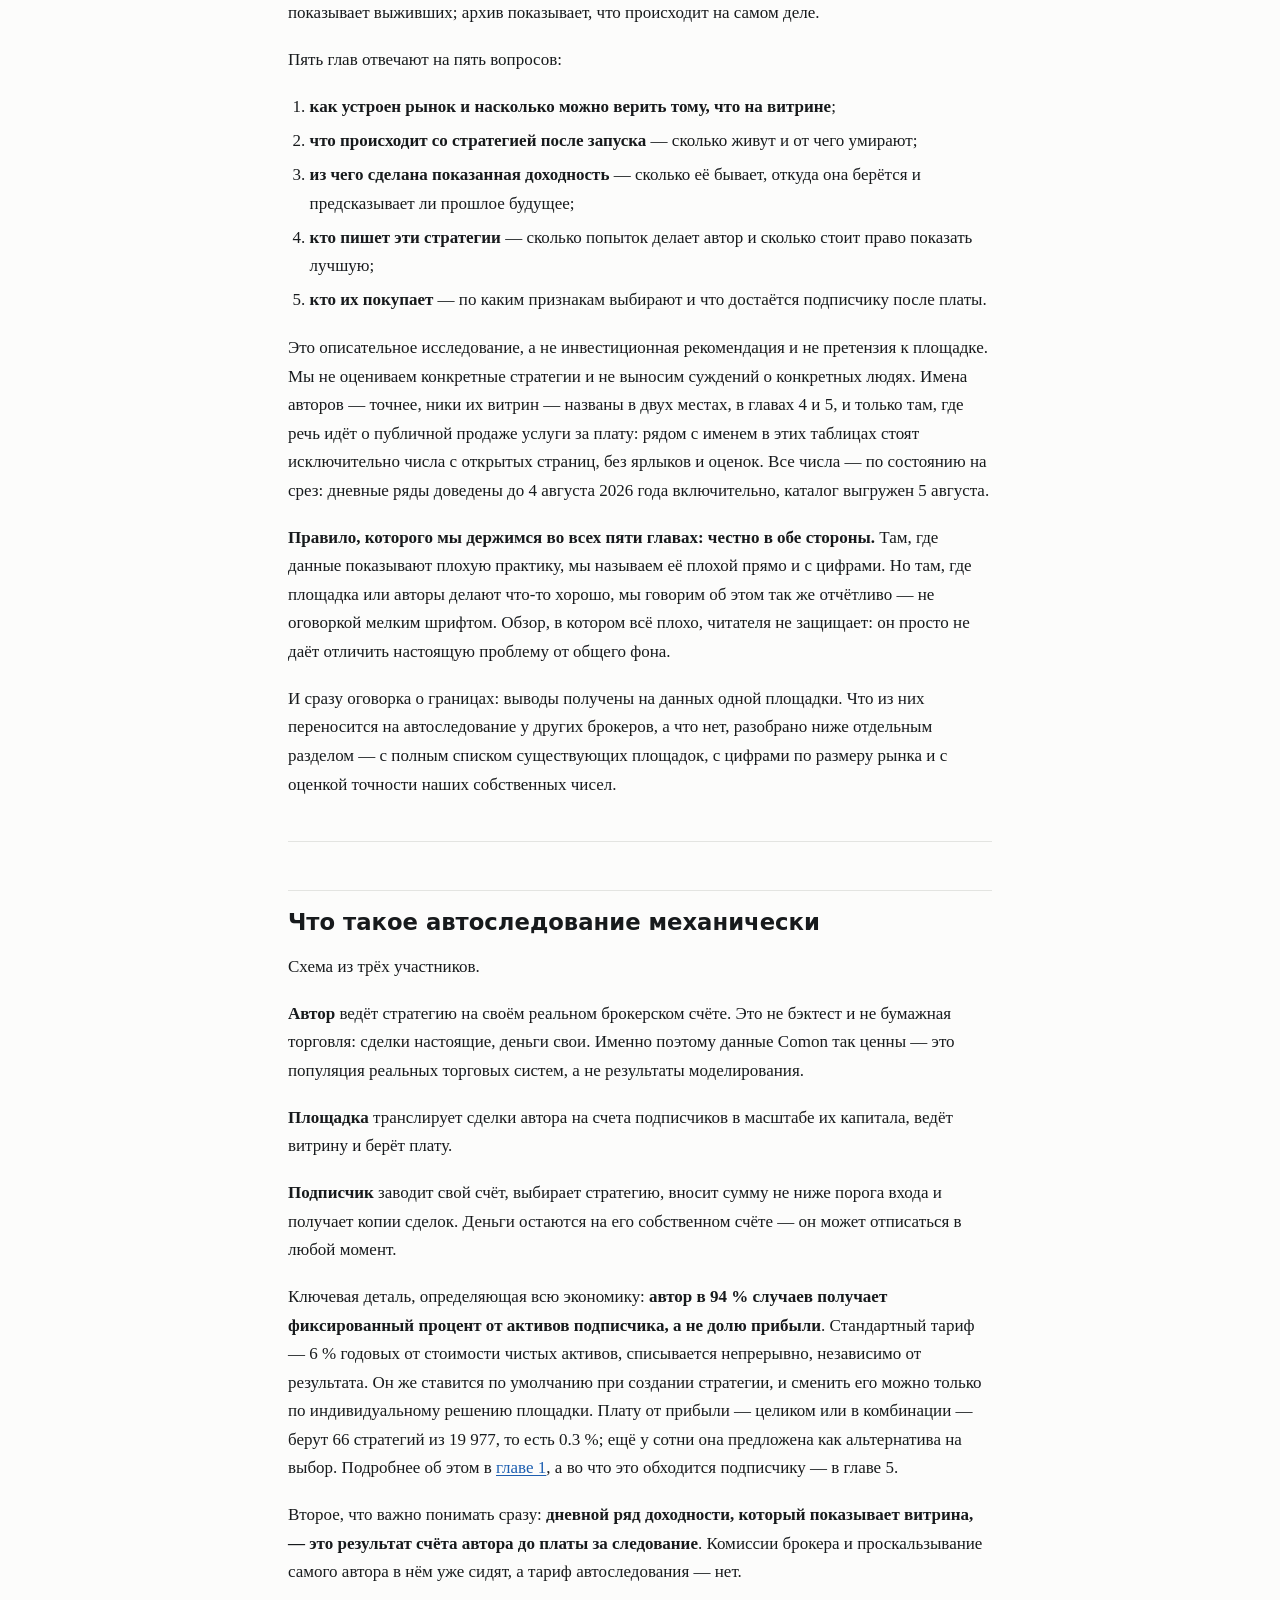
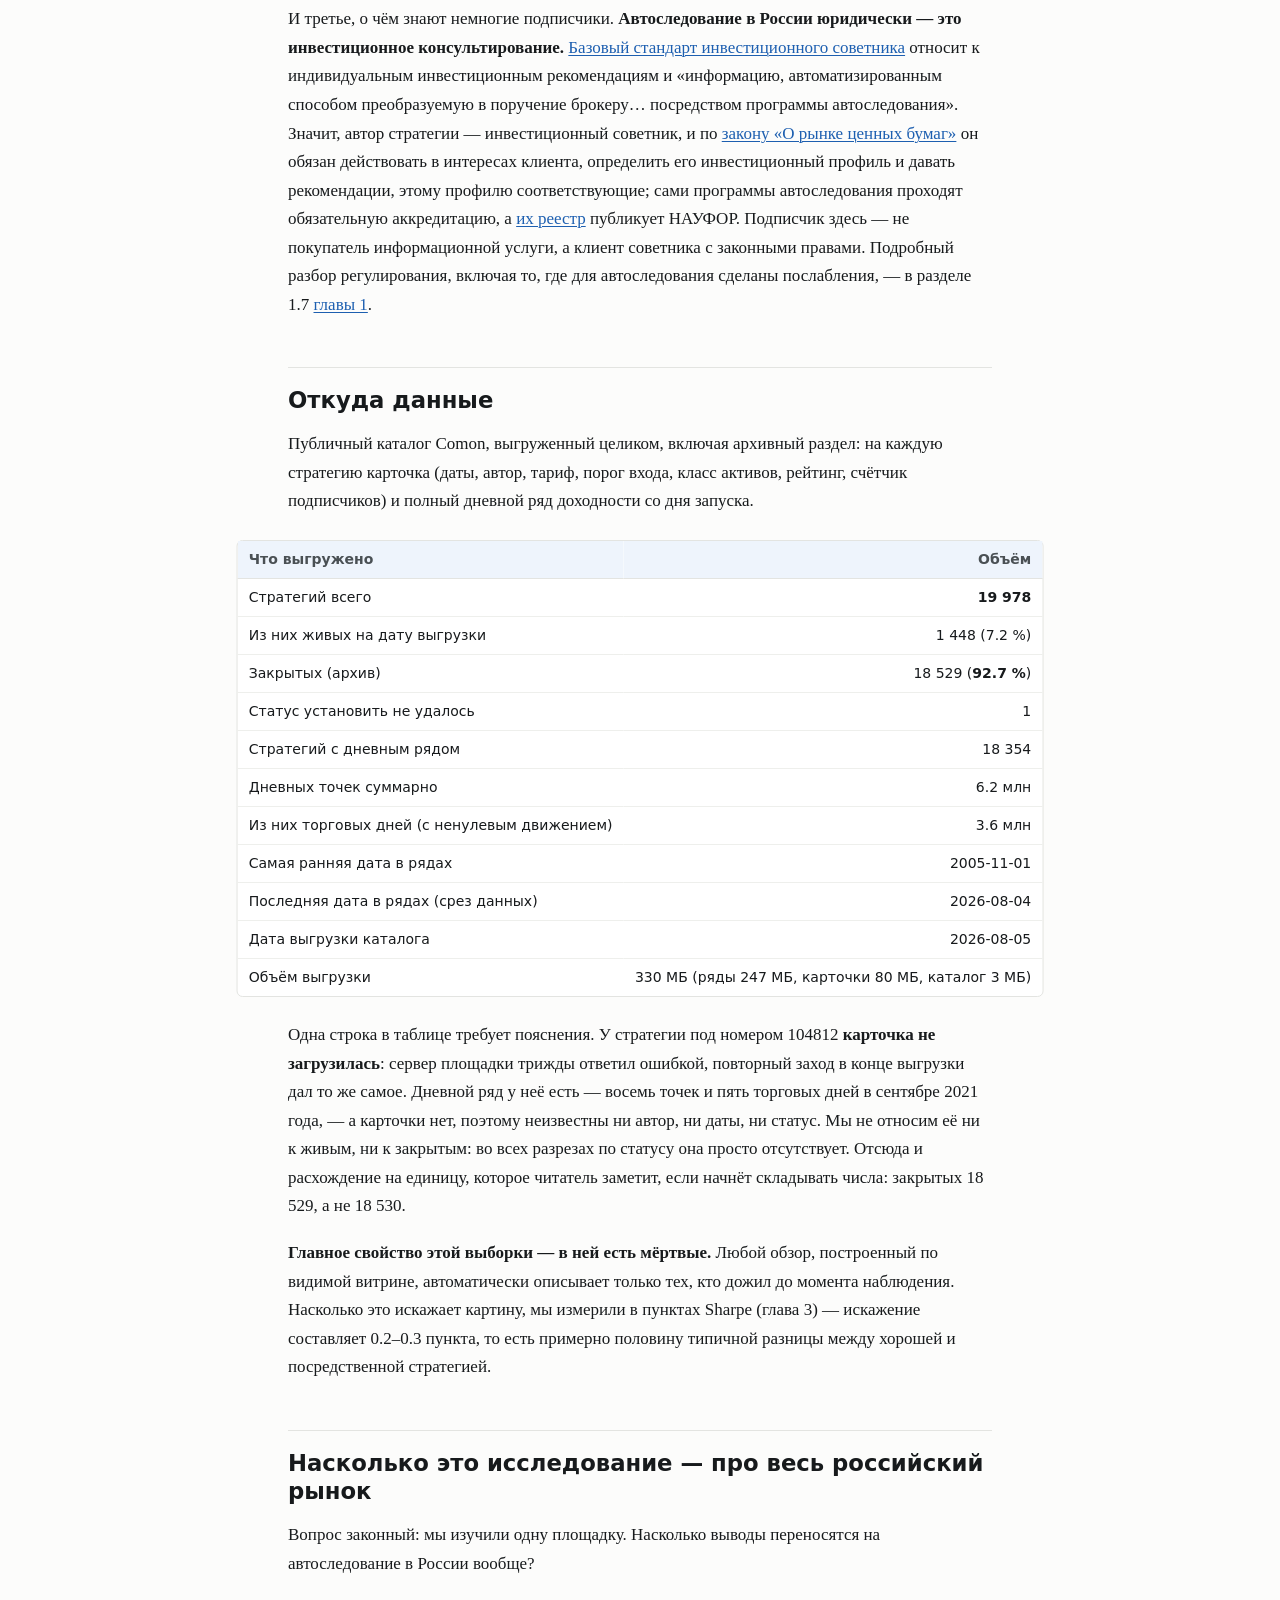
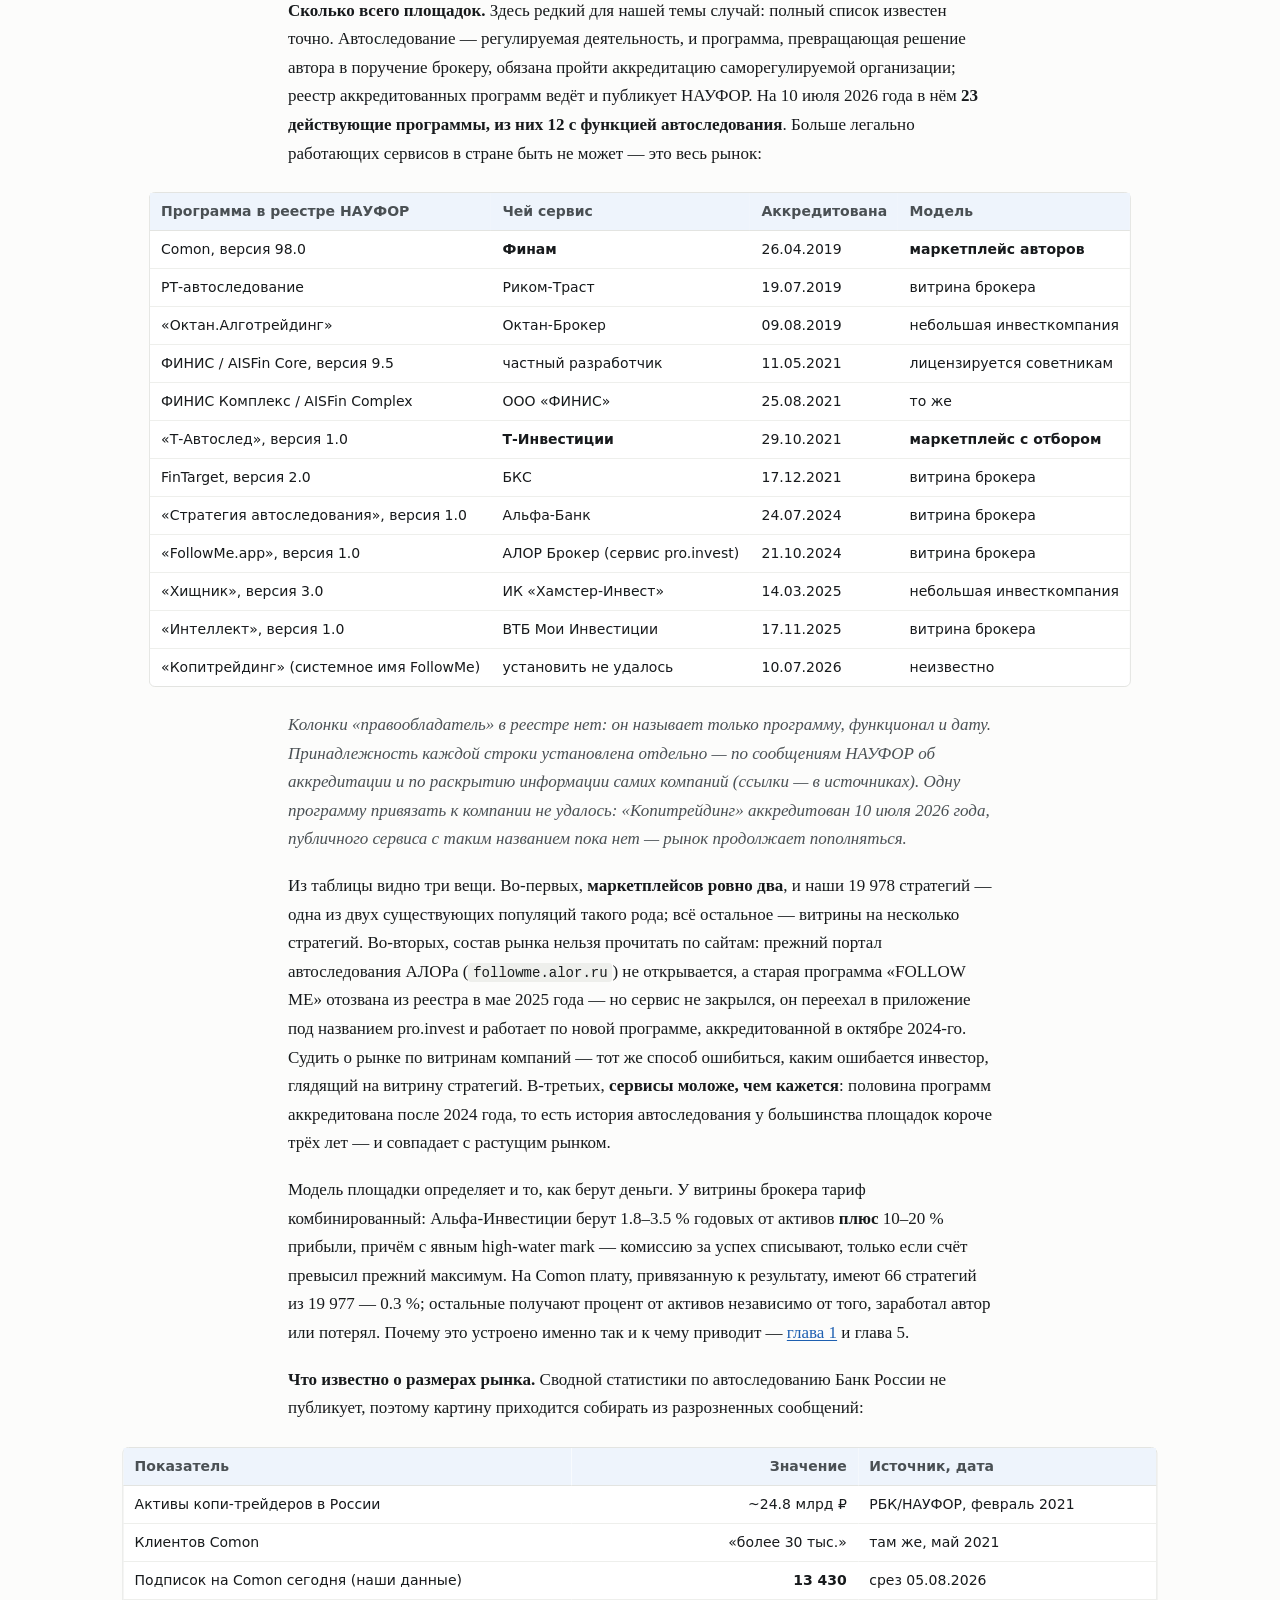
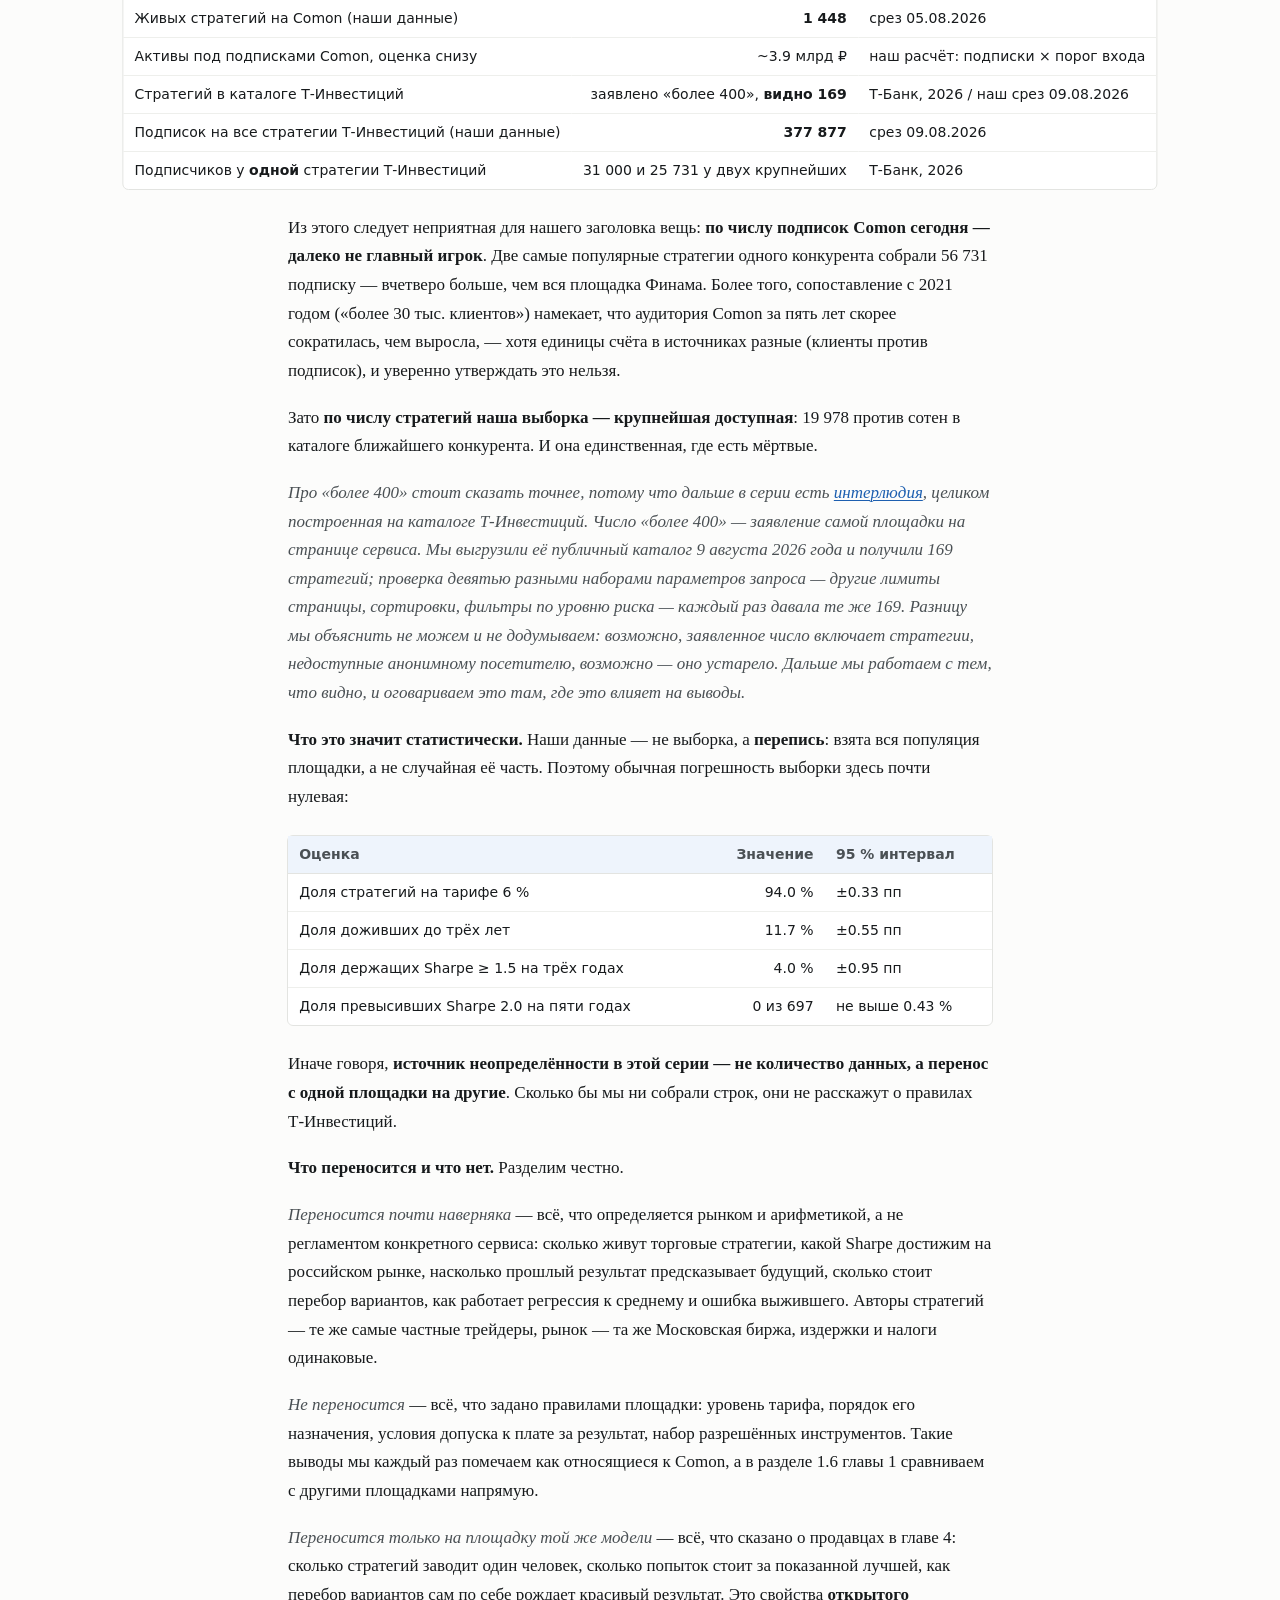
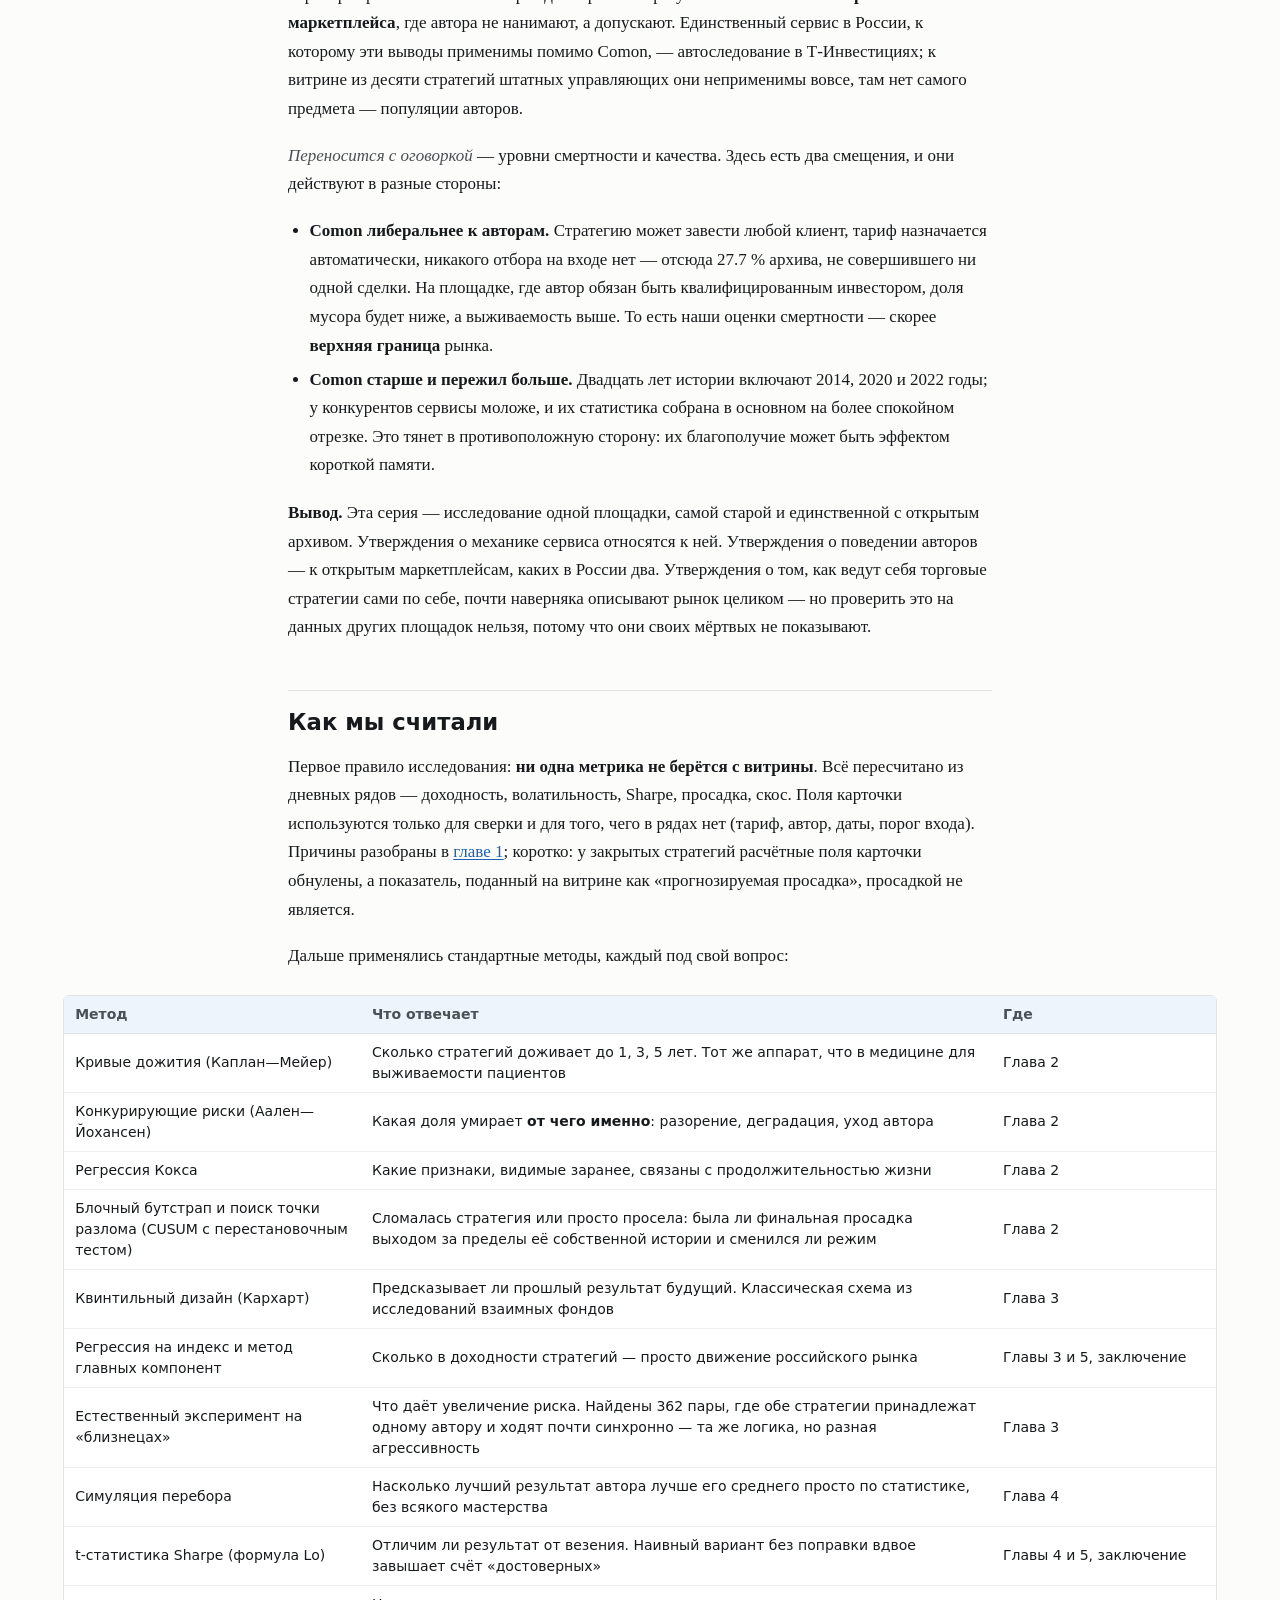
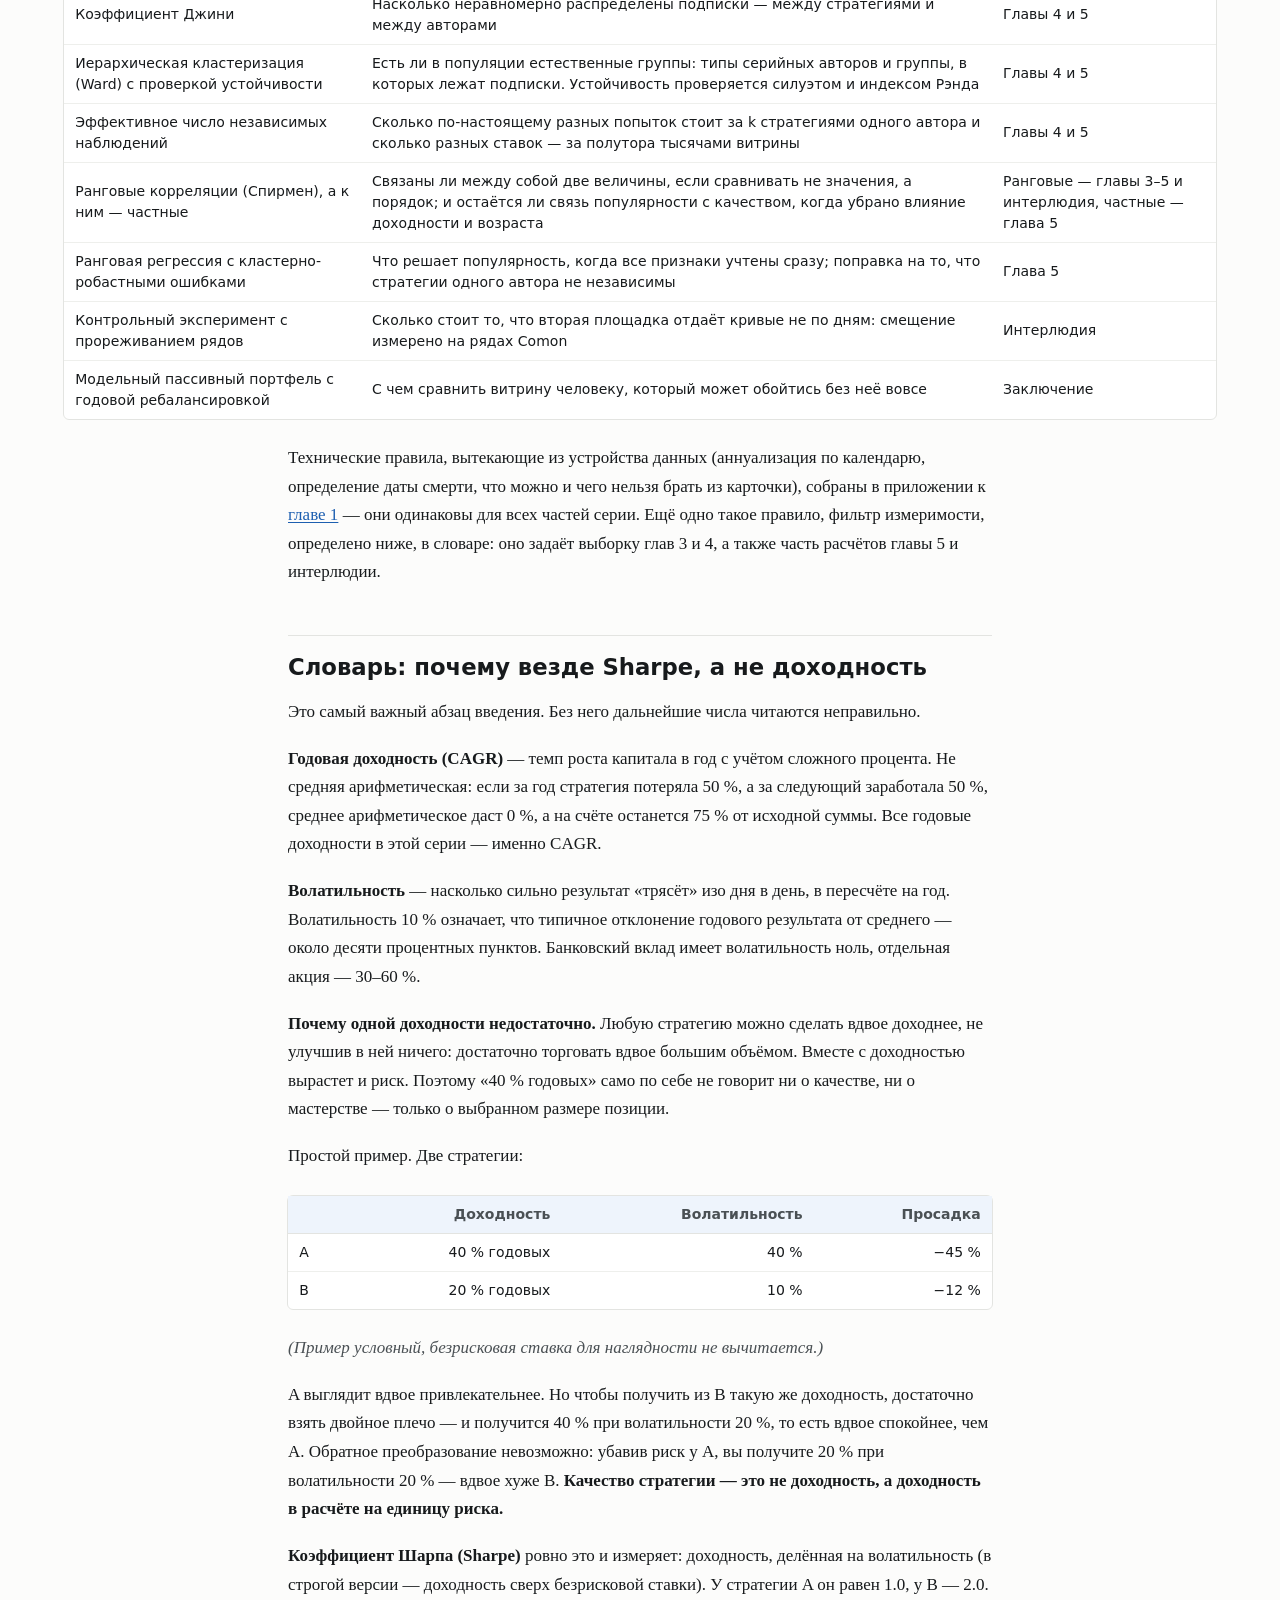
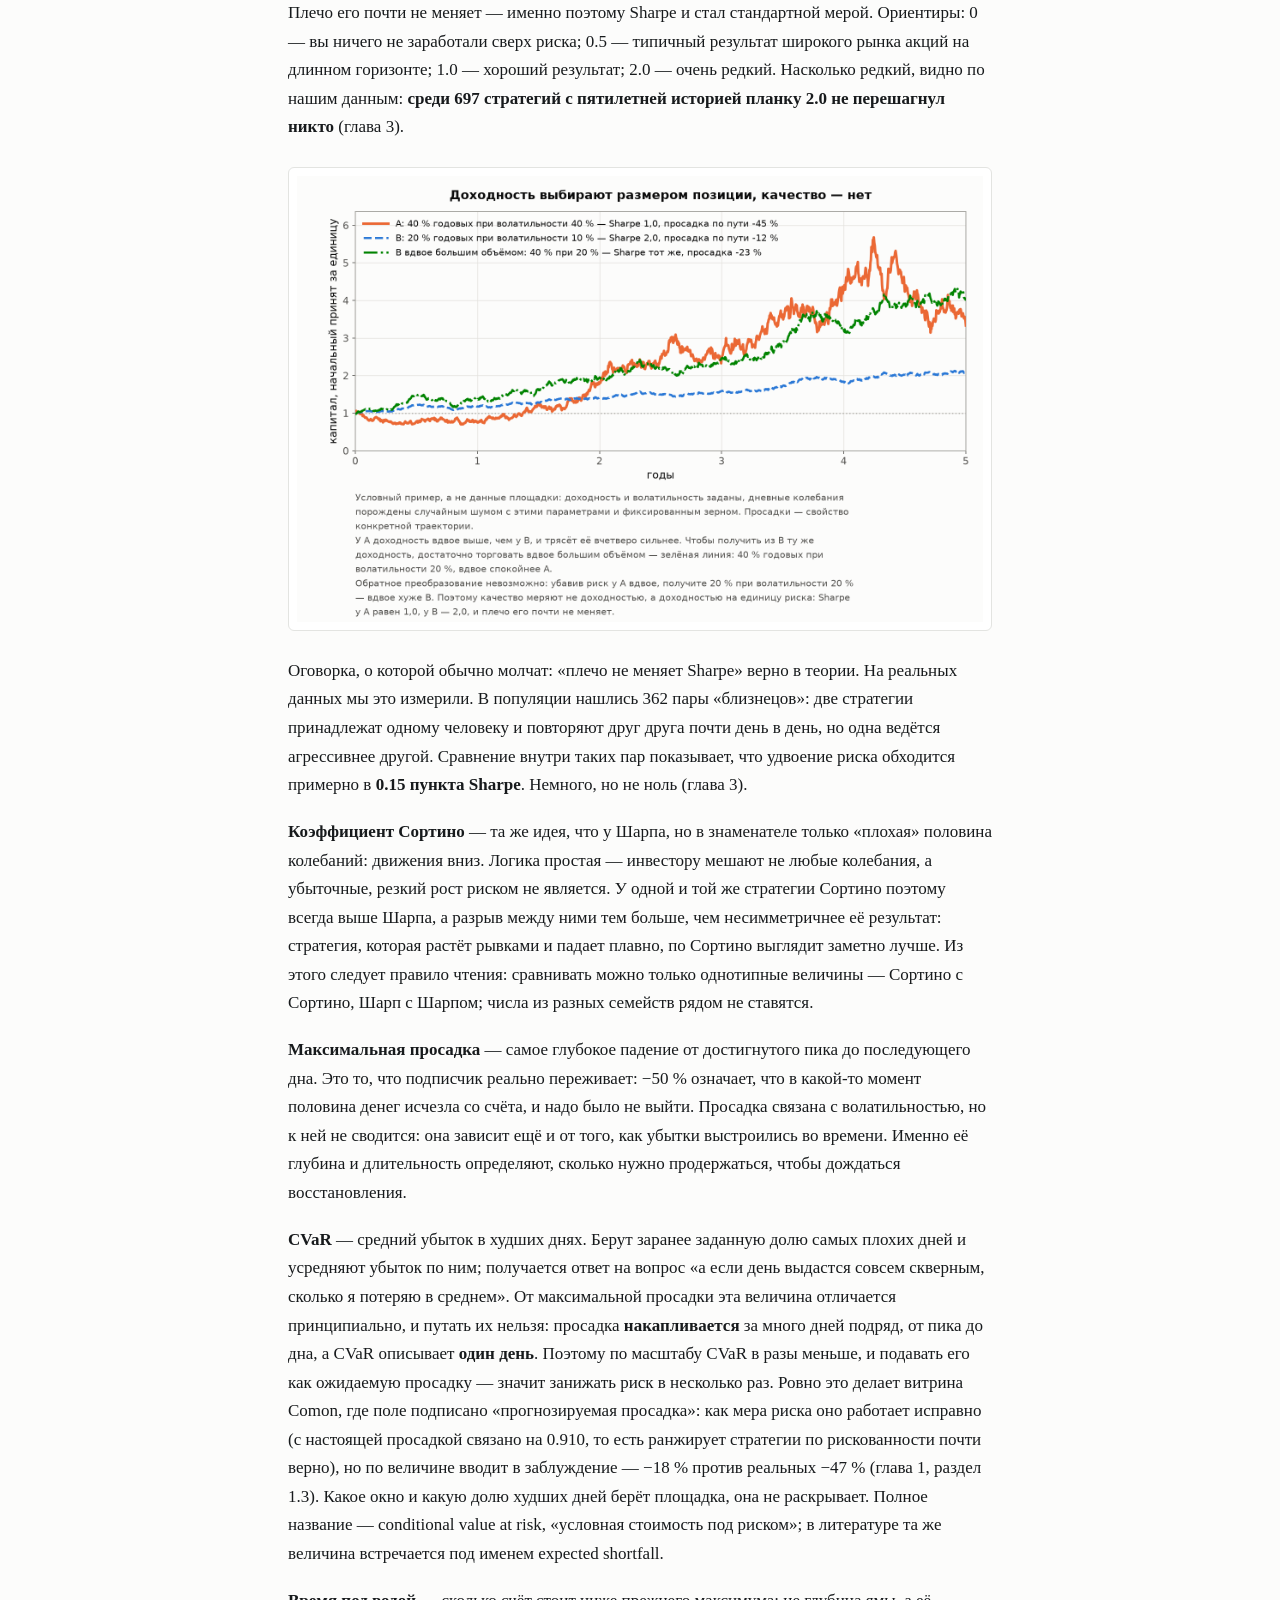
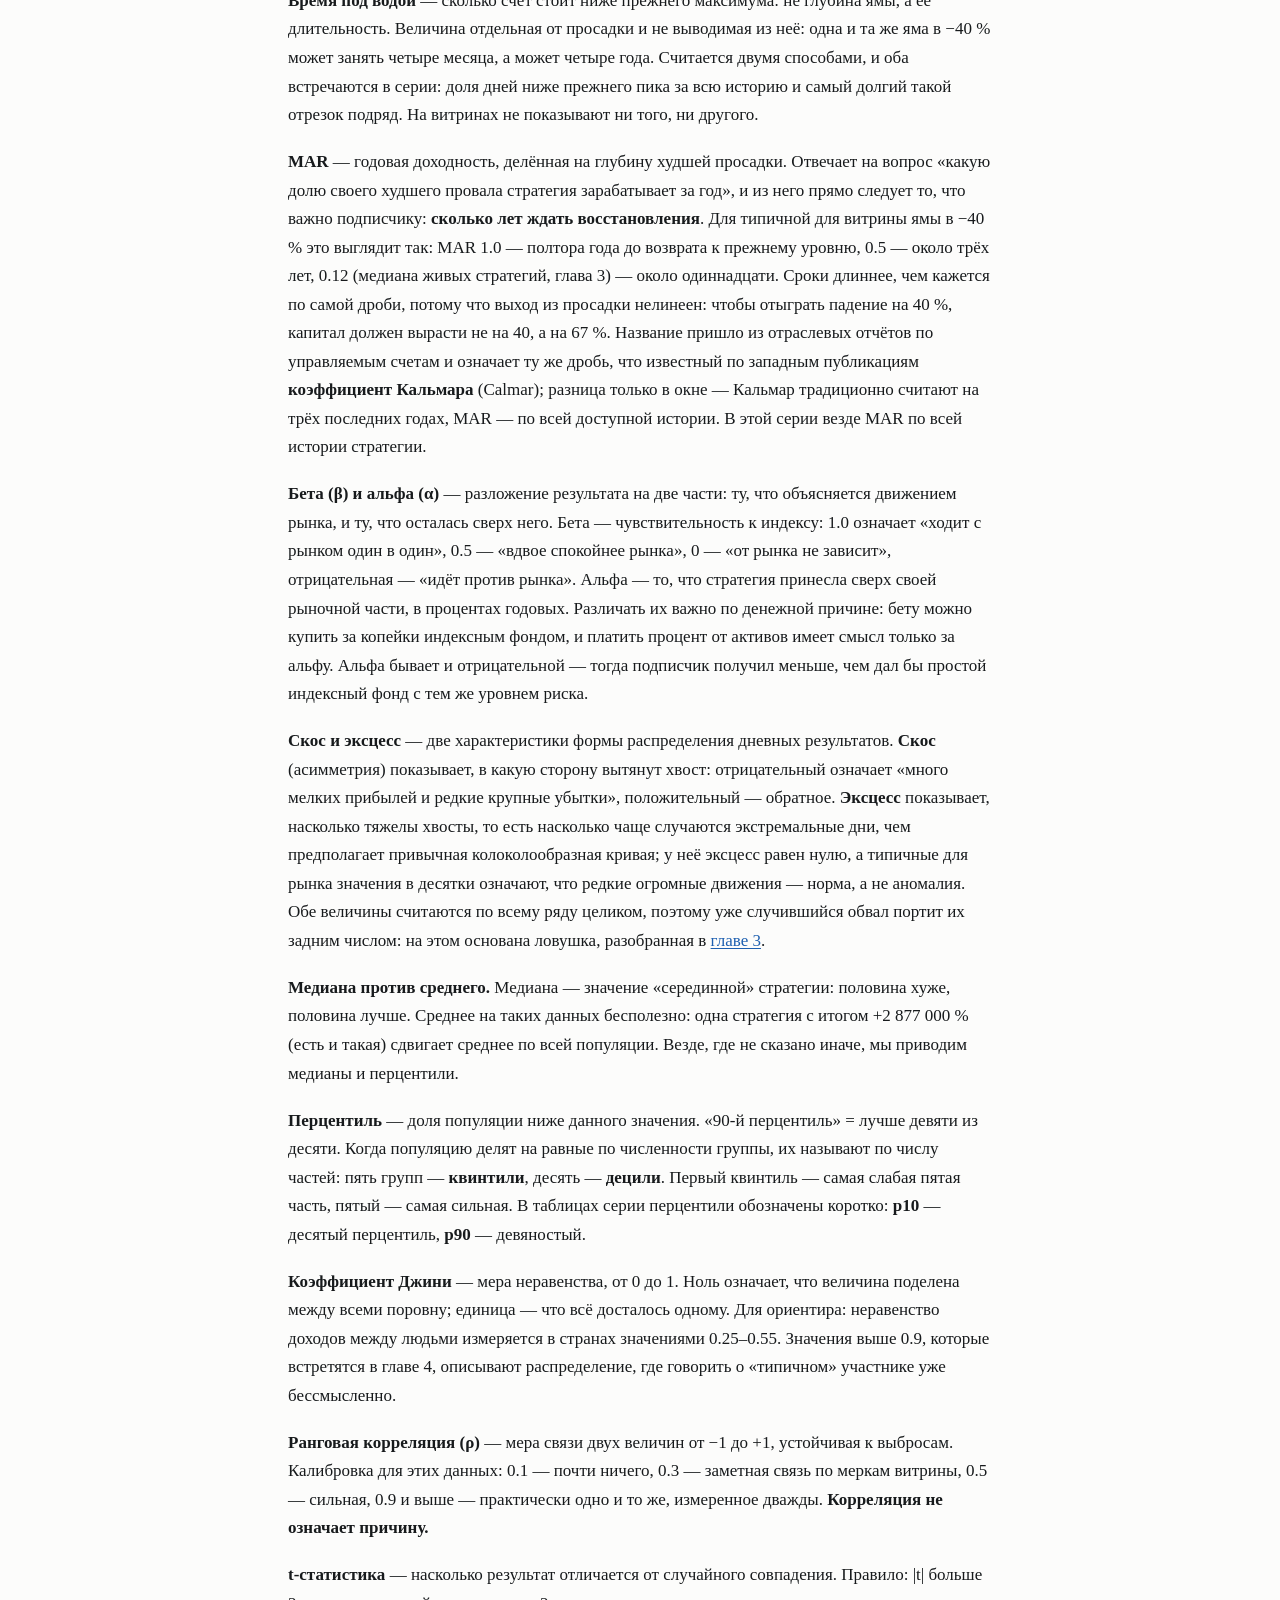
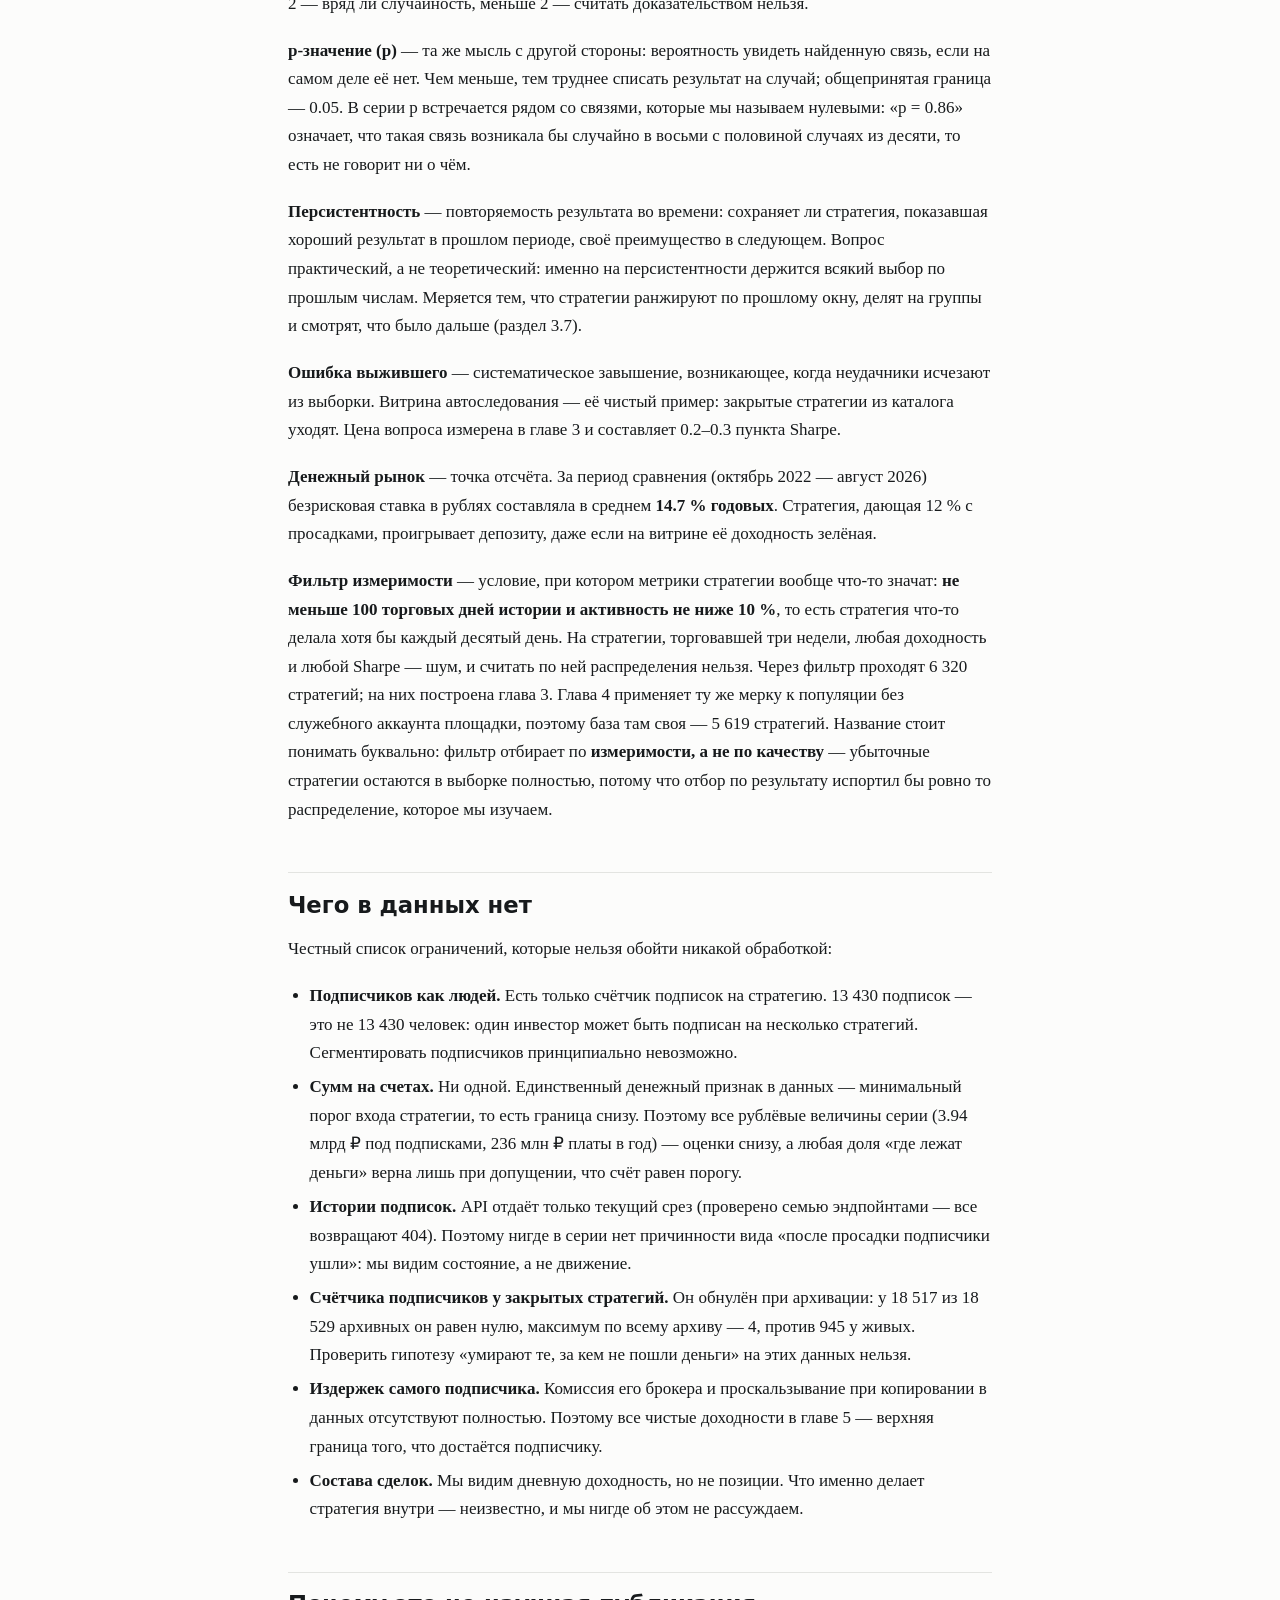
==== commit 2b72b285: "Счётчик Яндекс.Метрики на всех страницах серии Код счётчика (id 111629219) вставлен как есть, без пр" ====
--- a/html/comon-story-0-intro.html
+++ b/html/comon-story-0-intro.html
@@ -1,6 +1,19 @@
 <!doctype html>
 <html lang="ru">
 <head>
+<!-- Yandex.Metrika counter -->
+<script type="text/javascript">
+    (function(m,e,t,r,i,k,a){
+        m[i]=m[i]||function(){(m[i].a=m[i].a||[]).push(arguments)};
+        m[i].l=1*new Date();
+        for (var j = 0; j < document.scripts.length; j++) {if (document.scripts[j].src === r) { return; }}
+        k=e.createElement(t),a=e.getElementsByTagName(t)[0],k.async=1,k.src=r,a.parentNode.insertBefore(k,a)
+    })(window, document,'script','https://mc.yandex.ru/metrika/tag.js?id=111629219', 'ym');
+
+    ym(111629219, 'init', {ssr:true, webvisor:true, clickmap:true, ecommerce:"dataLayer", referrer: document.referrer, url: location.href, accurateTrackBounce:true, trackLinks:true});
+</script>
+<noscript><div><img src="https://mc.yandex.ru/watch/111629219" style="position:absolute; left:-9999px;" alt="" /></div></noscript>
+<!-- /Yandex.Metrika counter -->
 <meta charset="utf-8">
 <meta name="viewport" content="width=device-width, initial-scale=1">
 <title>Автоследование: введение к исследованию</title>
--- a/html/style.css
+++ b/html/style.css
@@ -124,16 +124,22 @@
 
 hr { border: 0; border-top: 1px solid var(--rule); margin: 2.6rem 0; }
 
-/* Таблицы: их в серии много и они широкие — вместо прокрутки внутри себя
-   таблица вырывается из узкой колонки текста (до 90% ширины страницы),
-   а текст в ячейках переносится, так что горизонтальный скролл не нужен. */
+/* Таблицы: их в серии много, и они разной ширины. Узкая — не шире колонки
+   текста (как абзац или картинка); широкой не хватает колонки — она
+   вырывается из неё, но не больше 90% ширины страницы, а текст в ячейках
+   переносится, так что горизонтальный скролл не нужен. width: max-content
+   (а не fit-content(90vw) — эта форма функции не поддерживается браузерами
+   для width вне grid) даёт истинную ширину по содержимому без оглядки на
+   узкий родительский контейнер, а min/max-width обрезают её до коридора.
+   Центрирование через transform, а не фиксированный margin в vw, работает
+   при любой итоговой ширине. */
 .tablewrap {
-  width: 90vw;
   position: relative;
   left: 50%;
-  right: 50%;
-  margin-left: -45vw;
-  margin-right: -45vw;
+  transform: translateX(-50%);
+  width: max-content;
+  min-width: min(44rem, 90vw);
+  max-width: 90vw;
   margin-top: 1.5rem;
   margin-bottom: 1.5rem;
   border: 1px solid var(--rule);
@@ -142,7 +148,7 @@
 }
 table {
   border-collapse: collapse;
-  table-layout: fixed;
+  table-layout: auto;
   width: 100%;
   font: 14px/1.5 system-ui, -apple-system, "Segoe UI", Roboto, sans-serif;
 }
@@ -162,7 +168,6 @@
   position: sticky; top: 0;
 }
 tr:last-child td { border-bottom: 0; }
-td:first-child, th:first-child { width: 22%; }
 
 /* Графики серии: картинка — ссылка на саму себя, открывается в новой вкладке */
 img { max-width: 100%; height: auto; display: block; margin: 0 auto; }
@@ -215,7 +220,7 @@
   .wrap { padding: 0 .9rem 4rem; }
   h1, .cover-title { font-size: 1.6rem; }
   h2 { font-size: 1.25rem; }
-  .tablewrap { width: 94vw; margin-left: -47vw; margin-right: -47vw; }
+  .tablewrap { min-width: min(44rem, 94vw); max-width: 94vw; }
   table { font-size: 12px; }
   th, td { padding: .4rem .35rem; }
   /* Таблицы от шести колонок: горизонтальный заголовок на узком экране
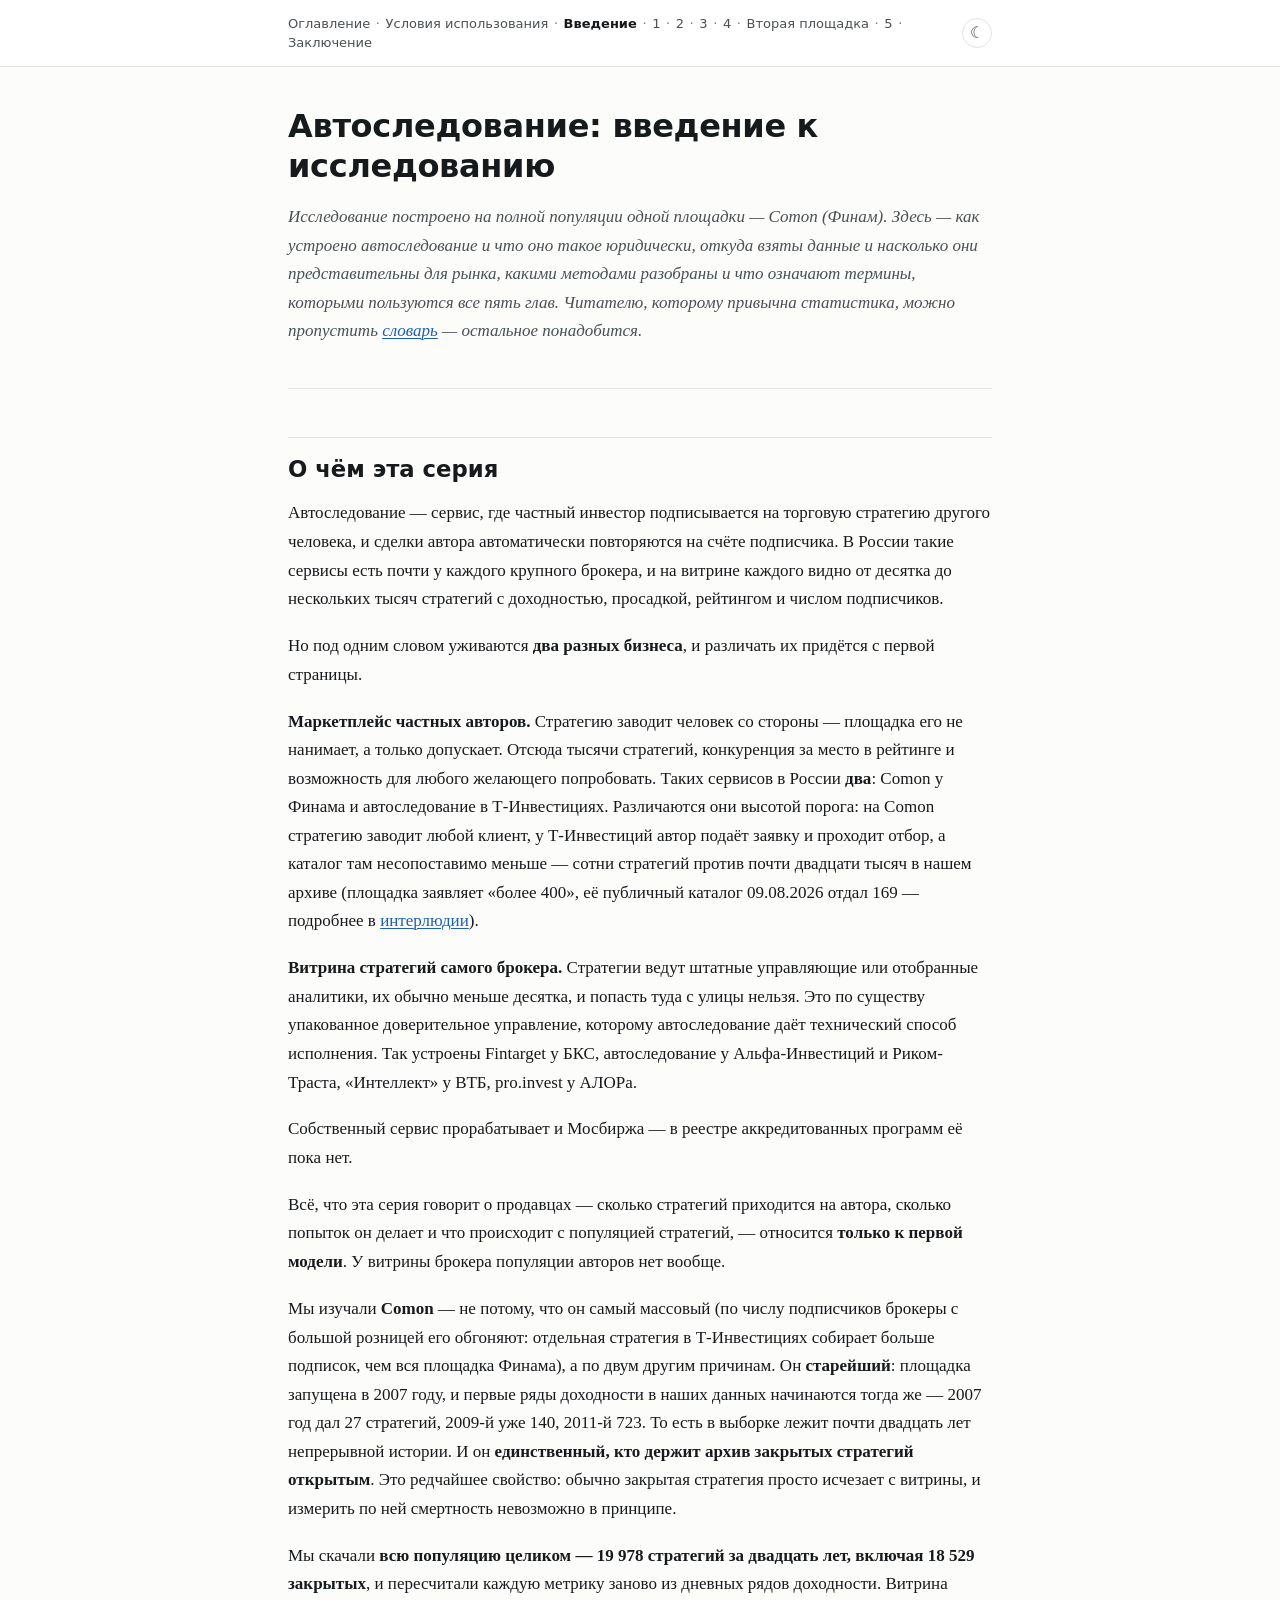
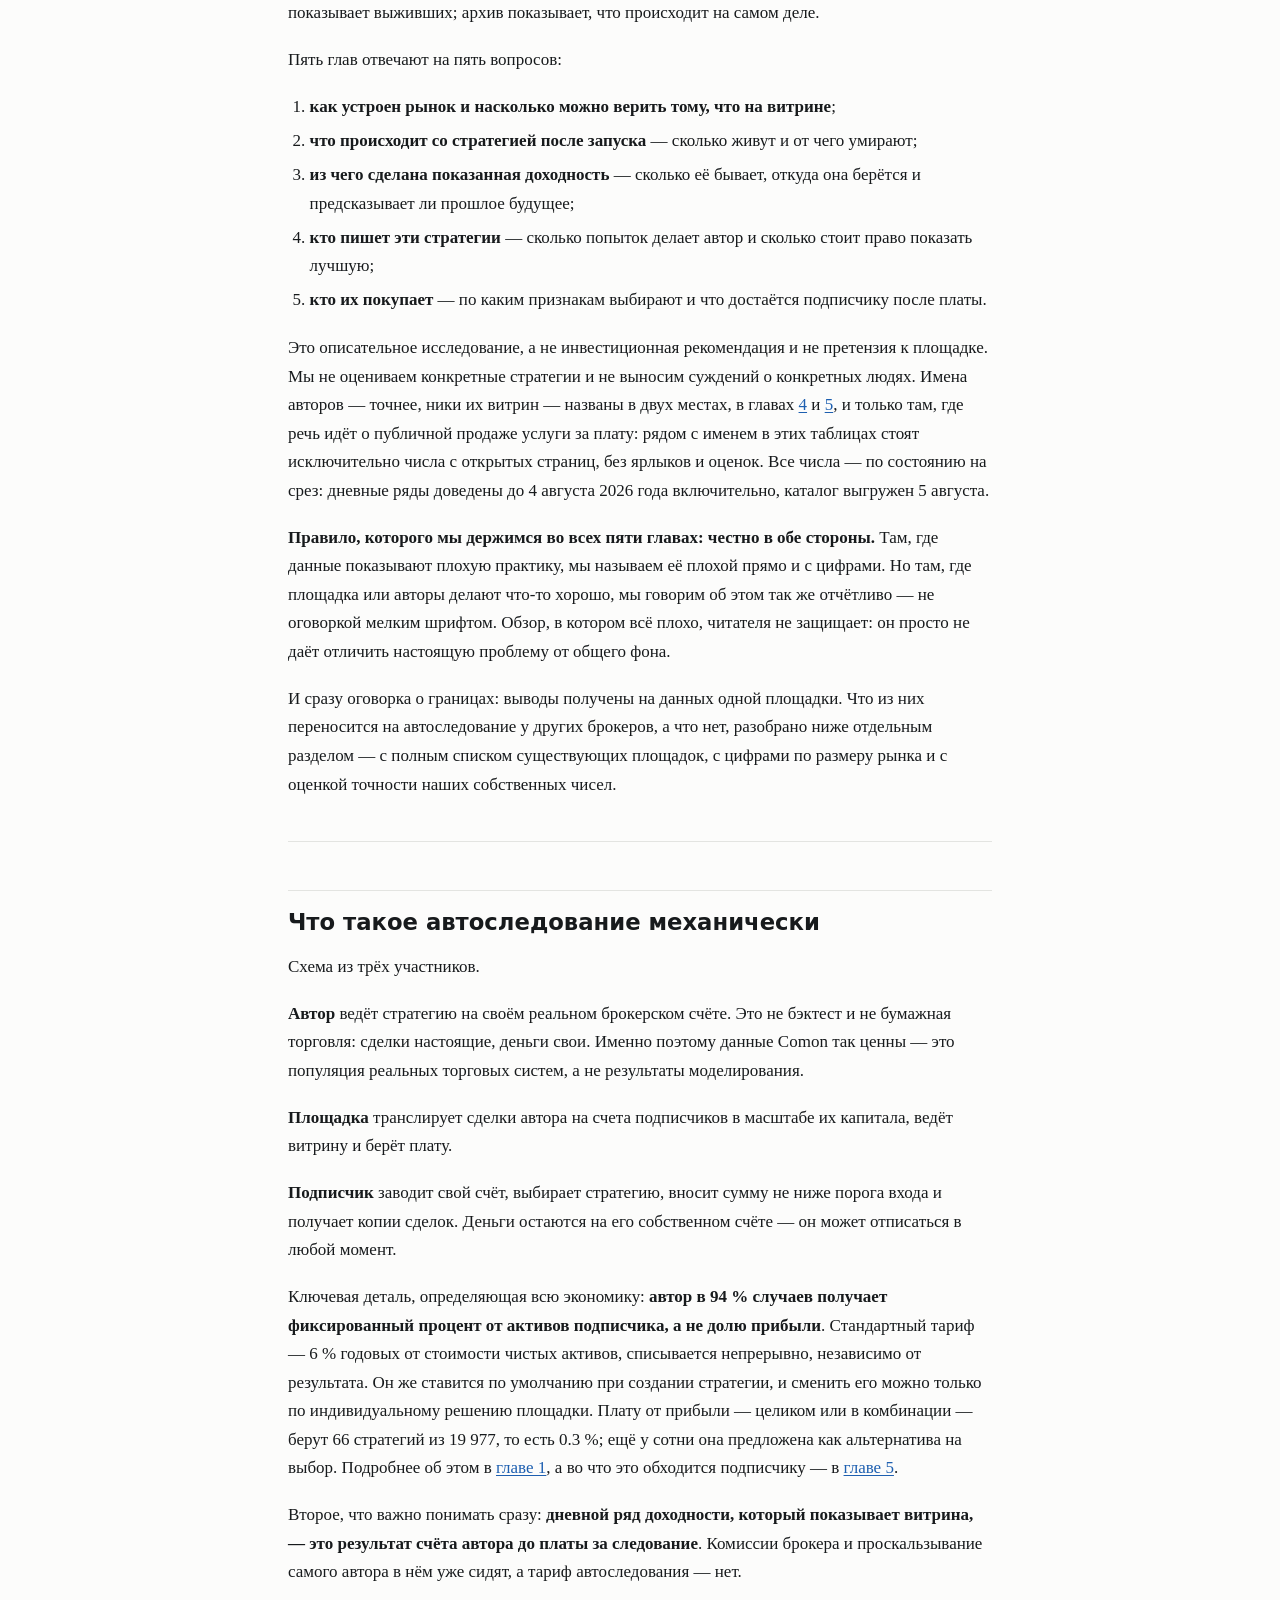
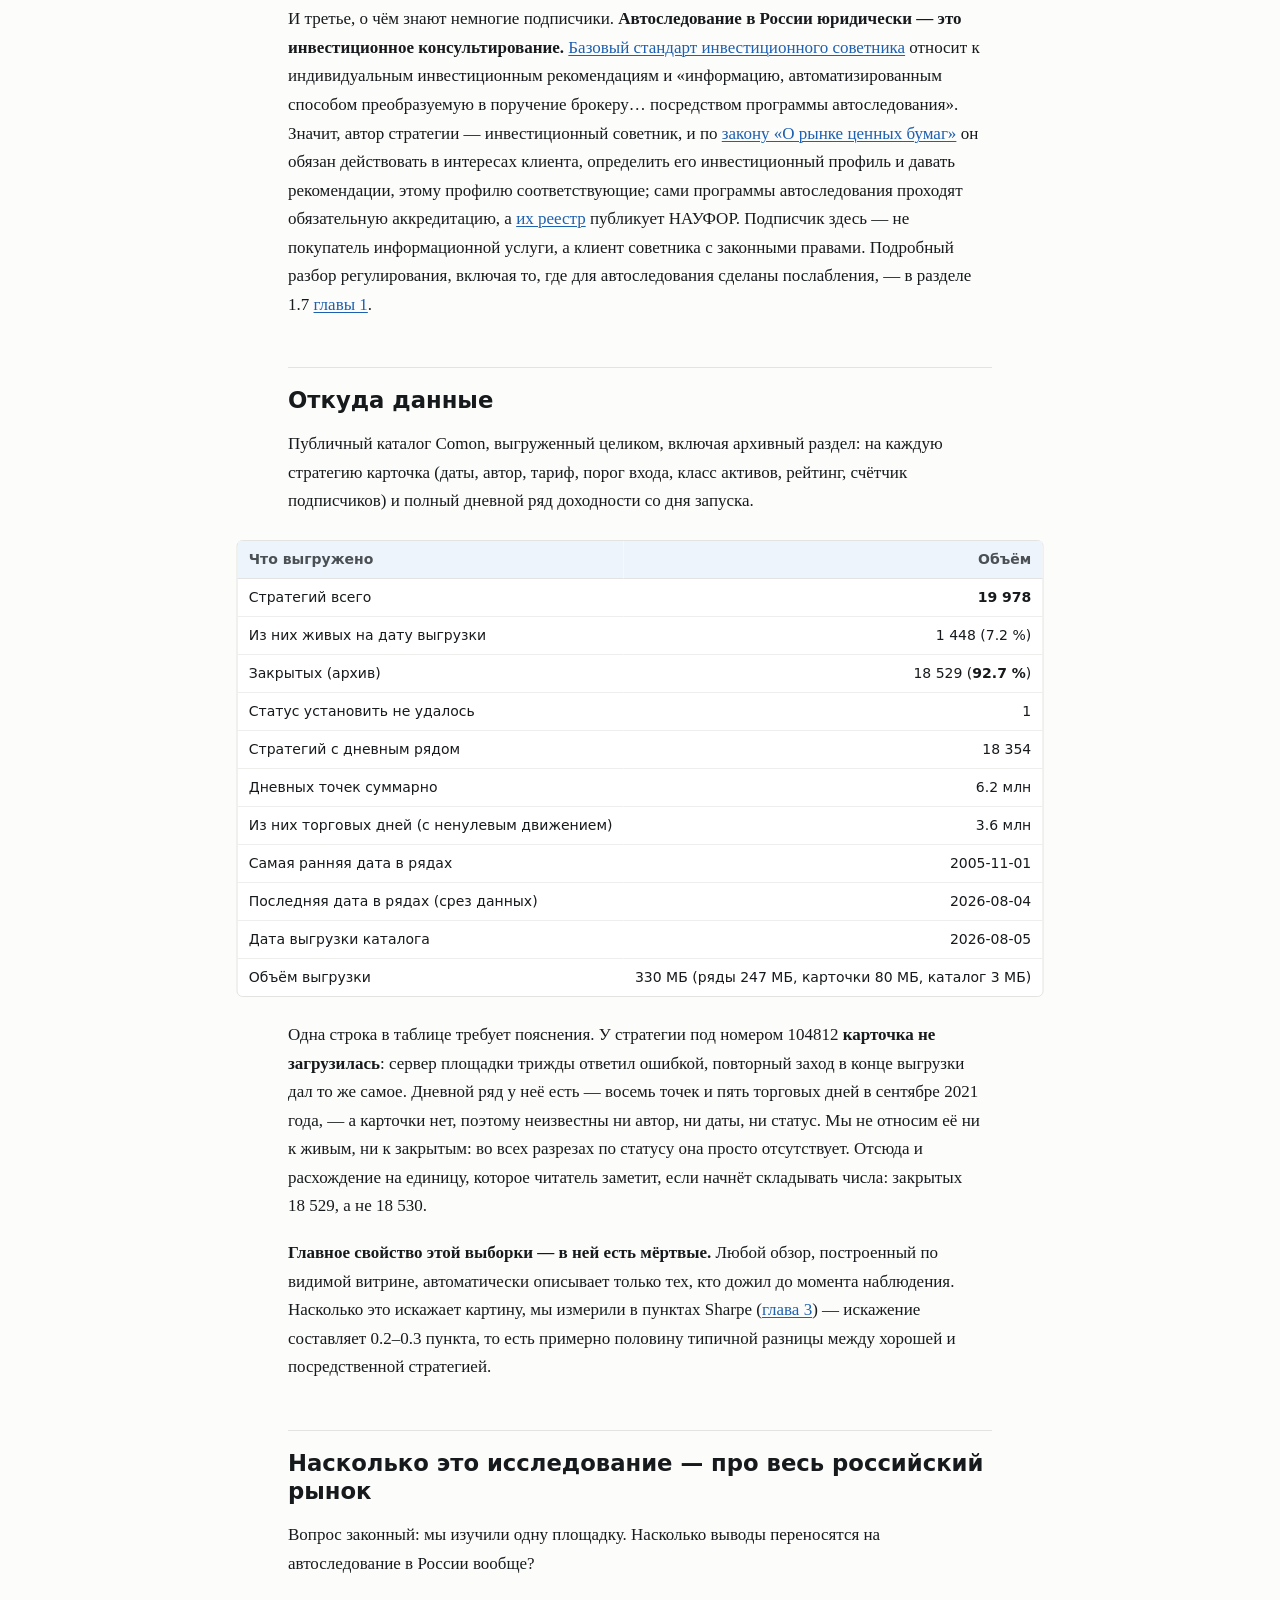
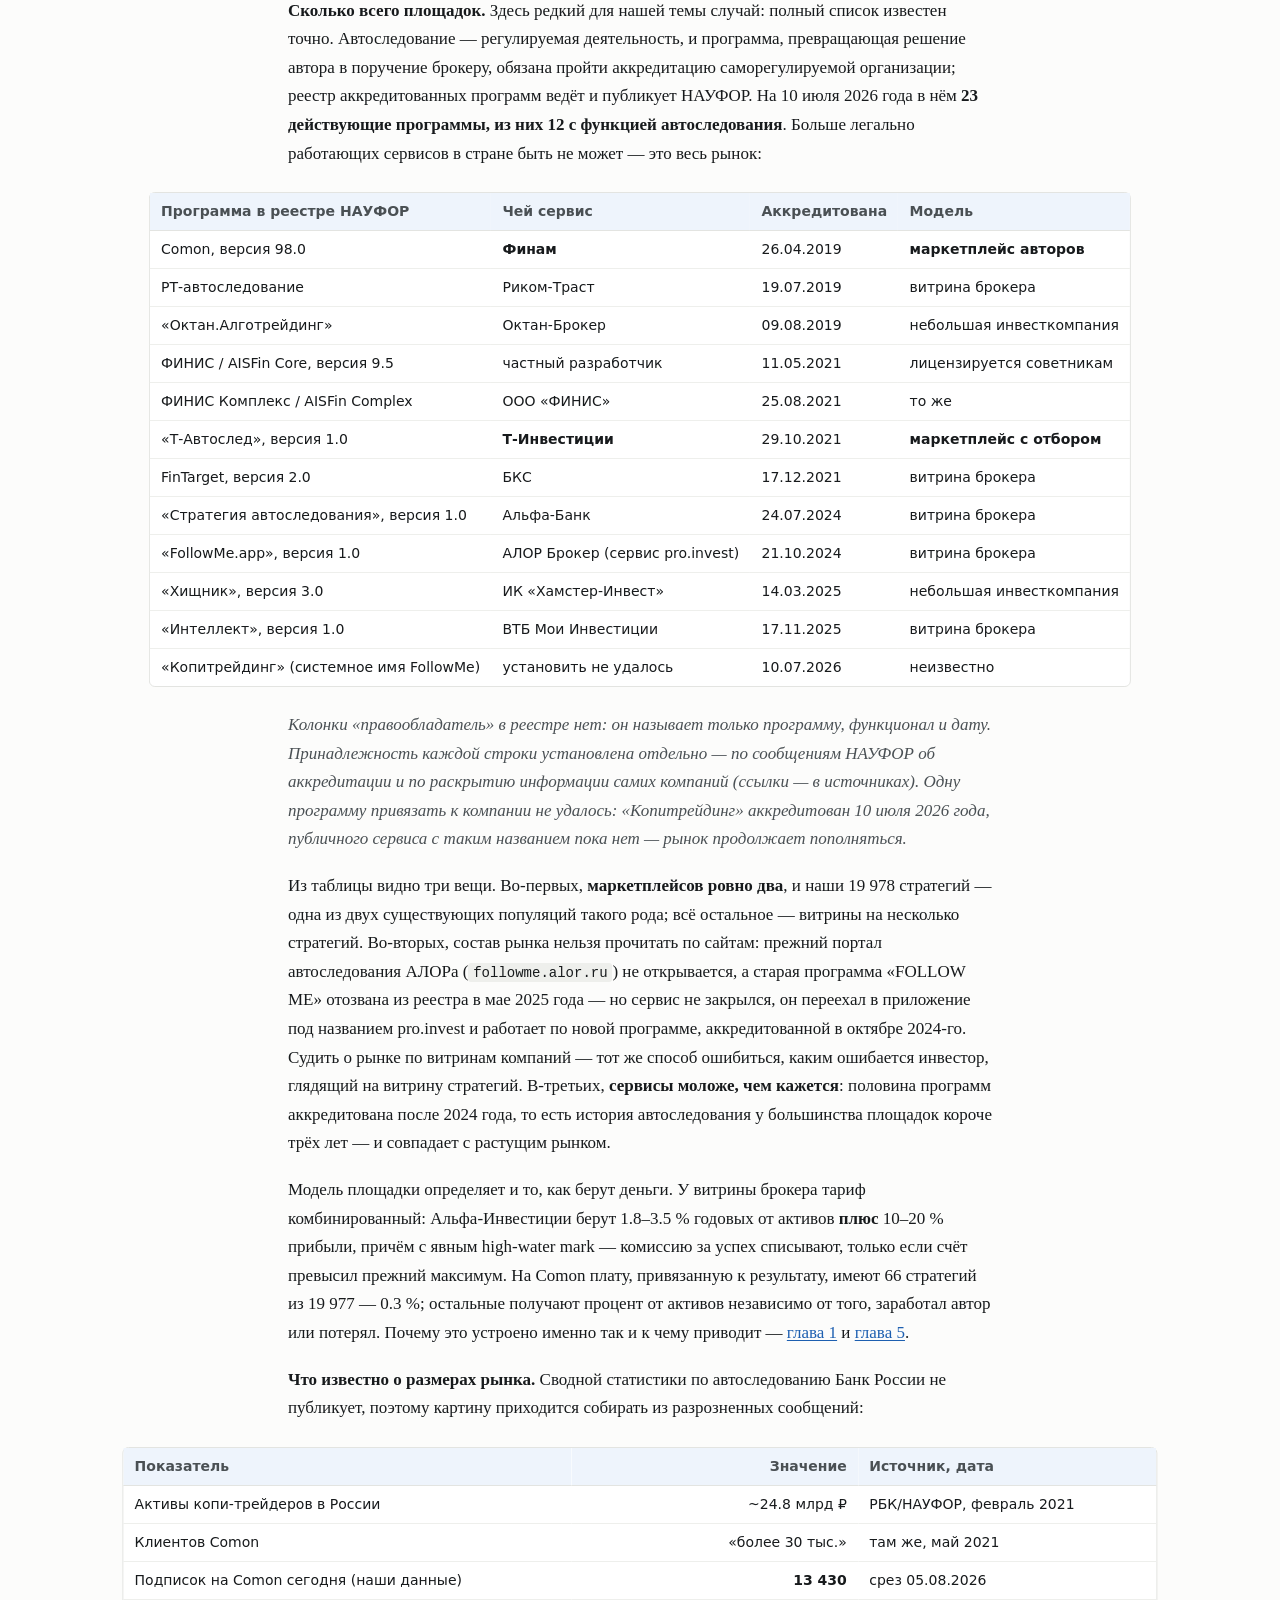
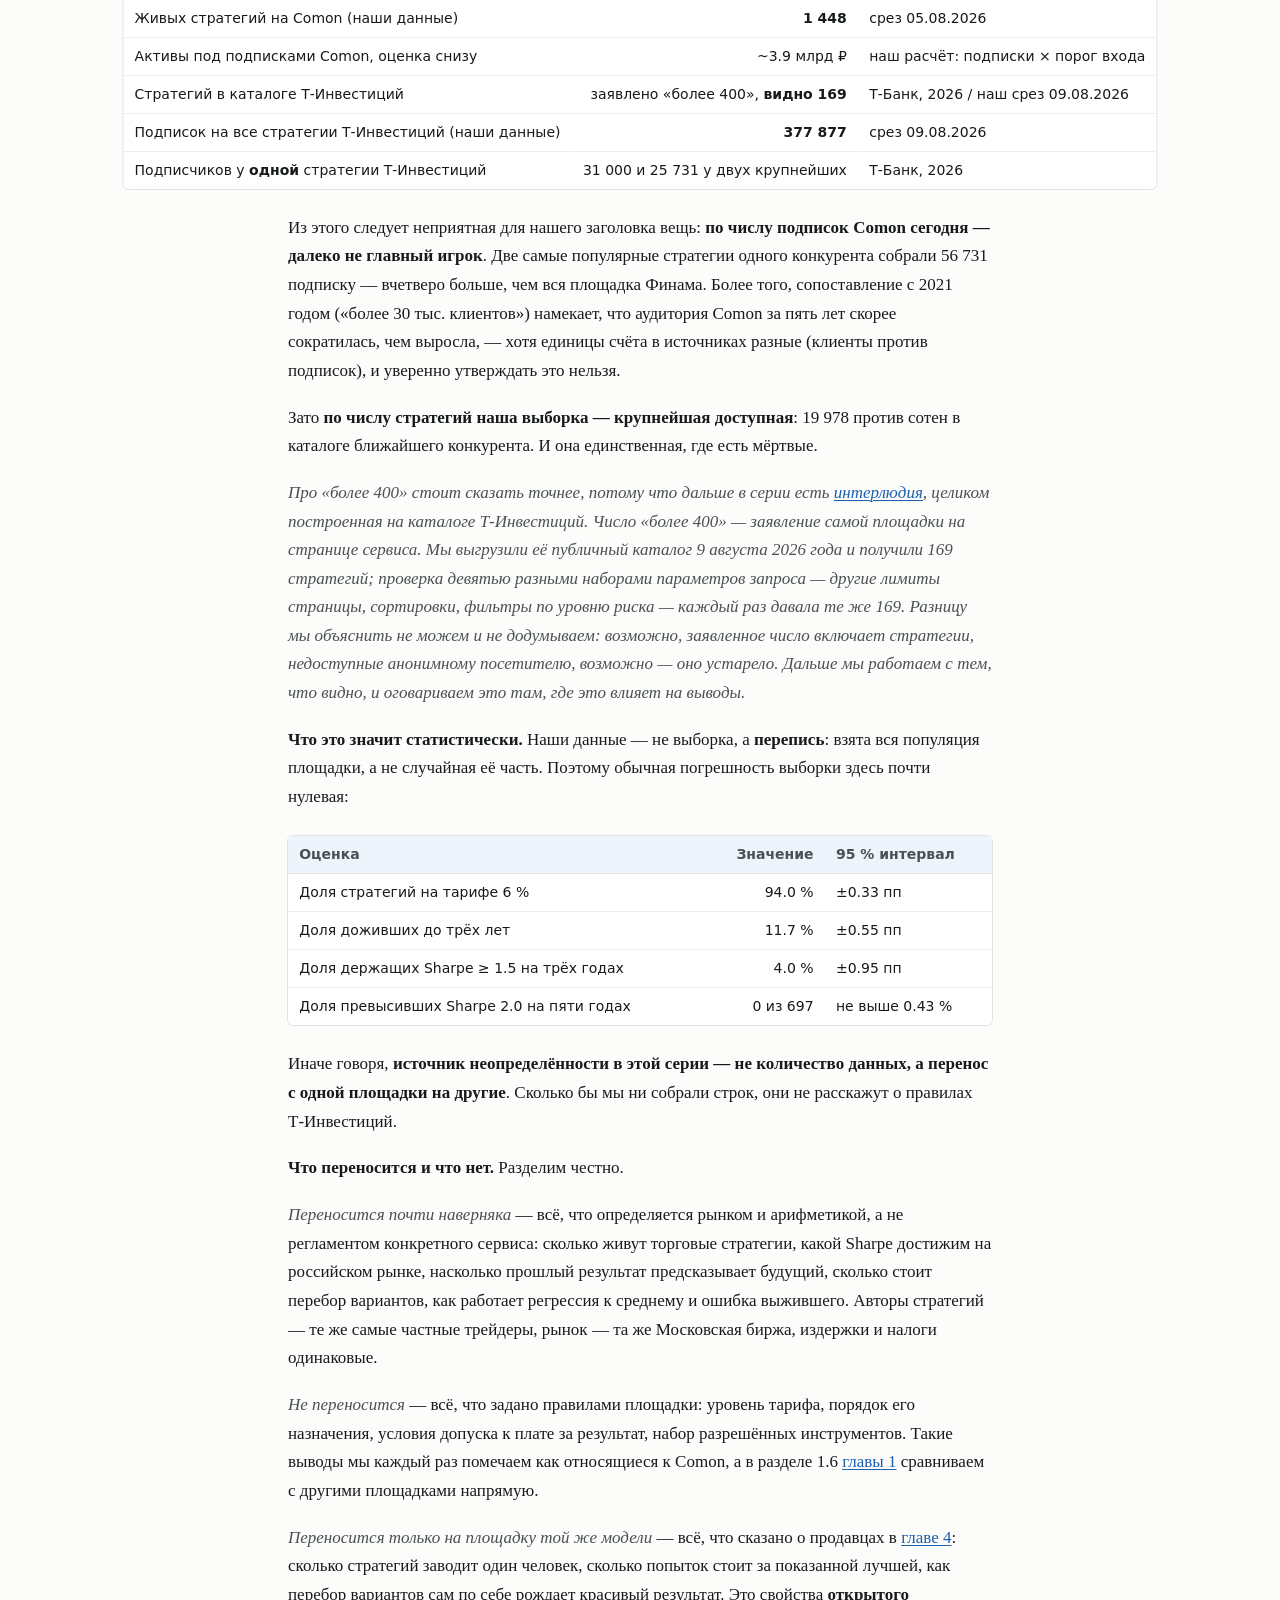
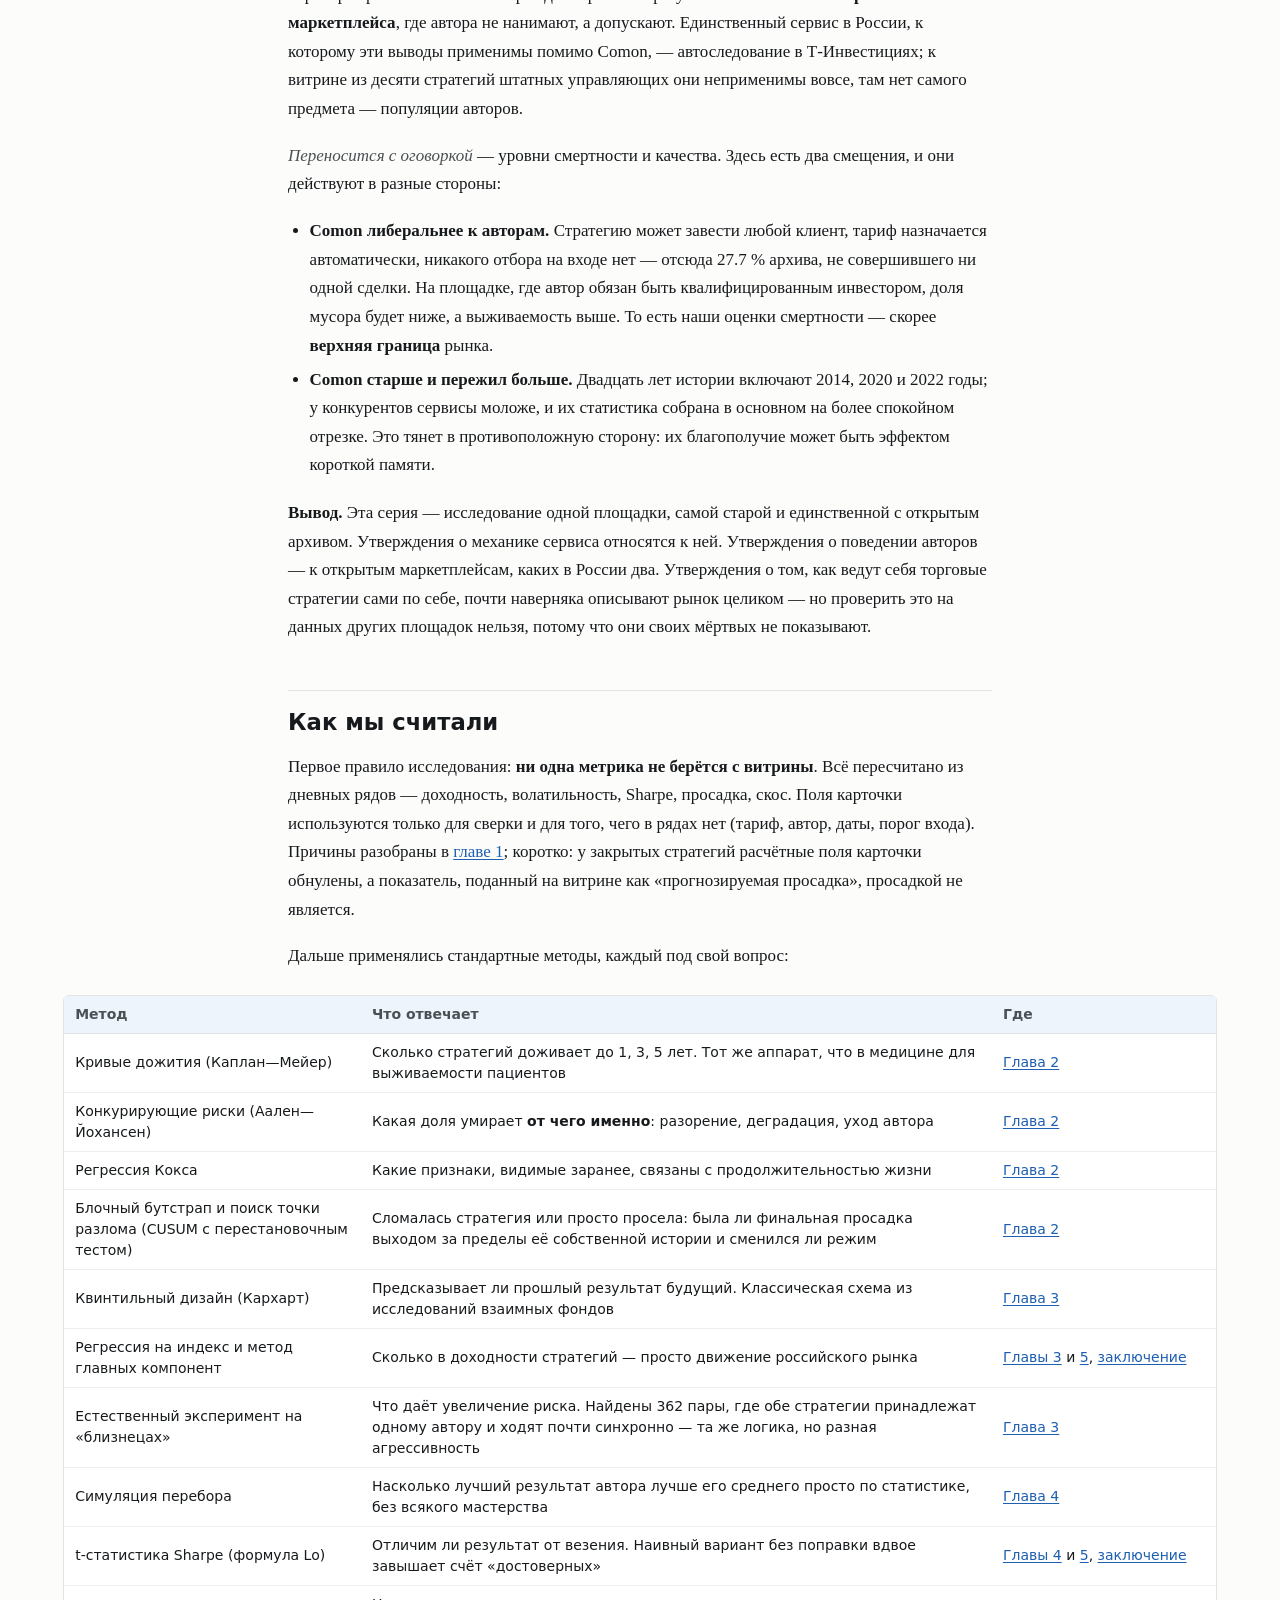
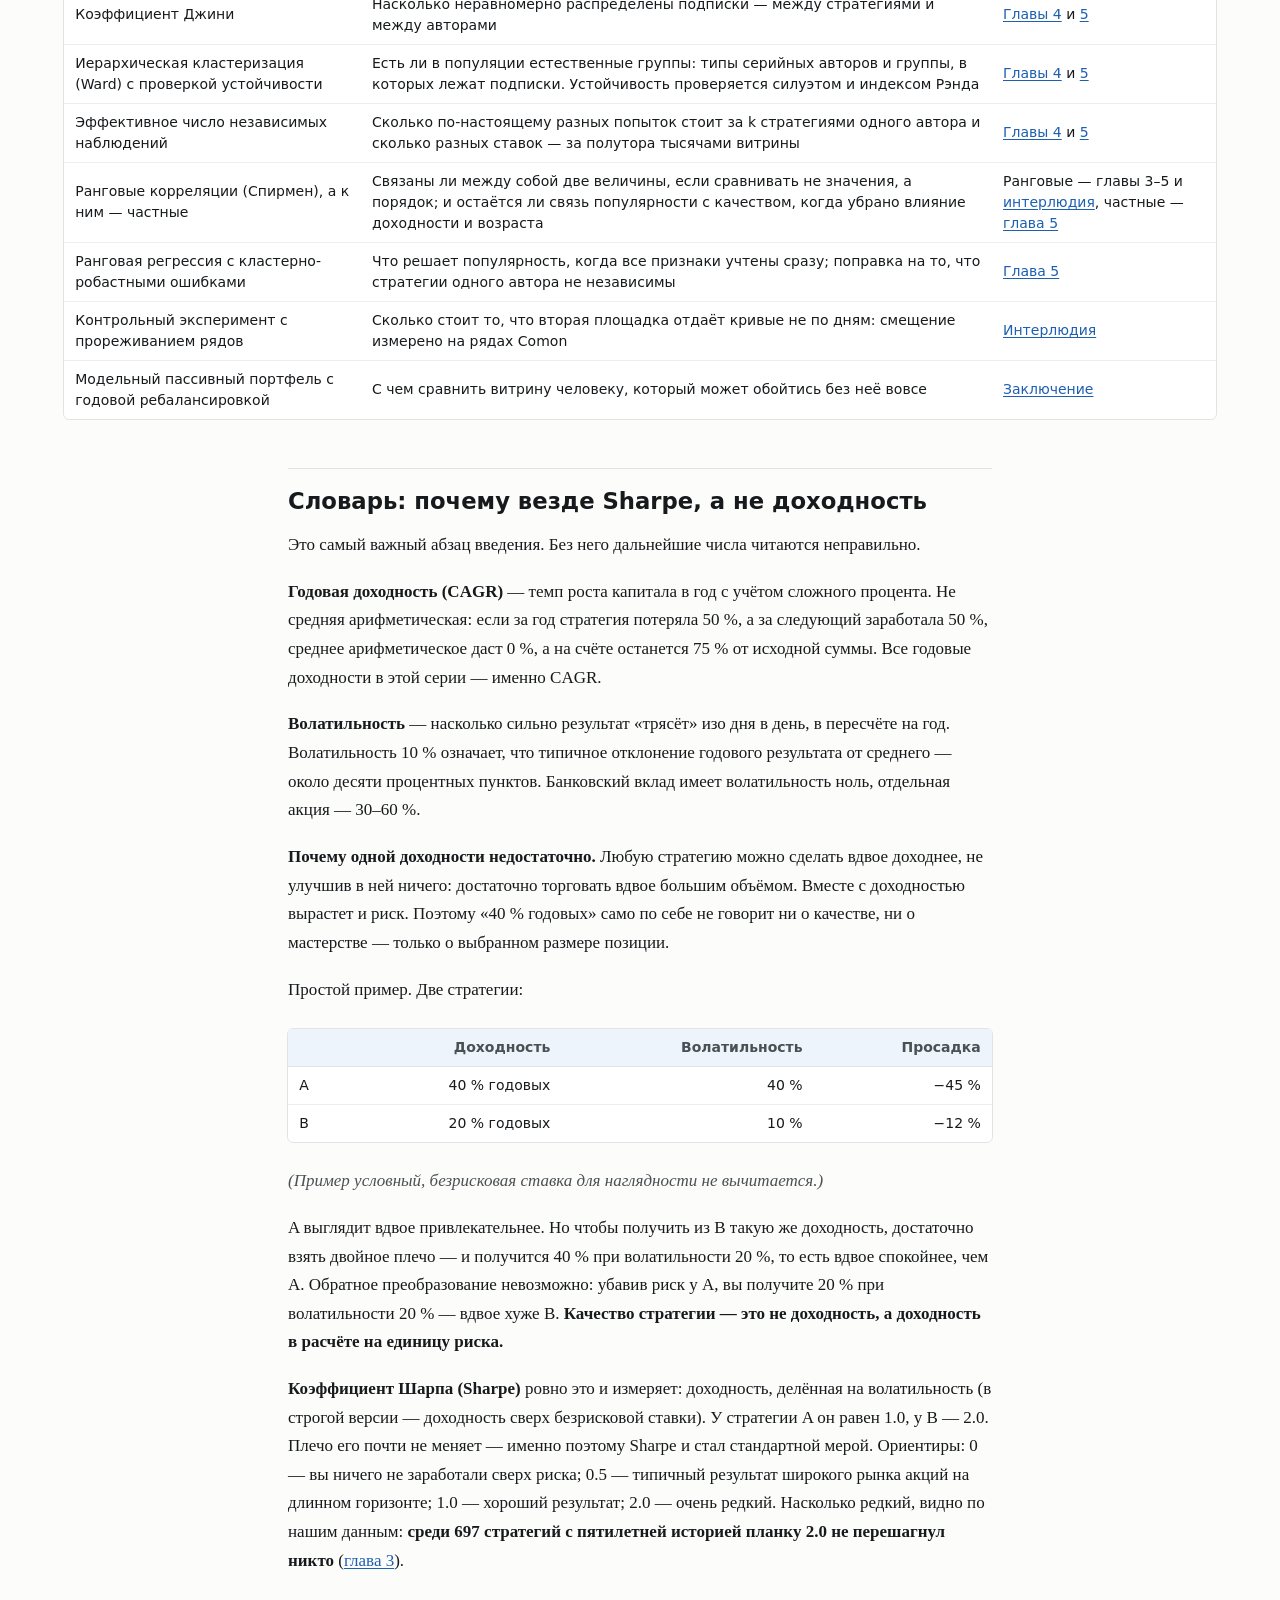
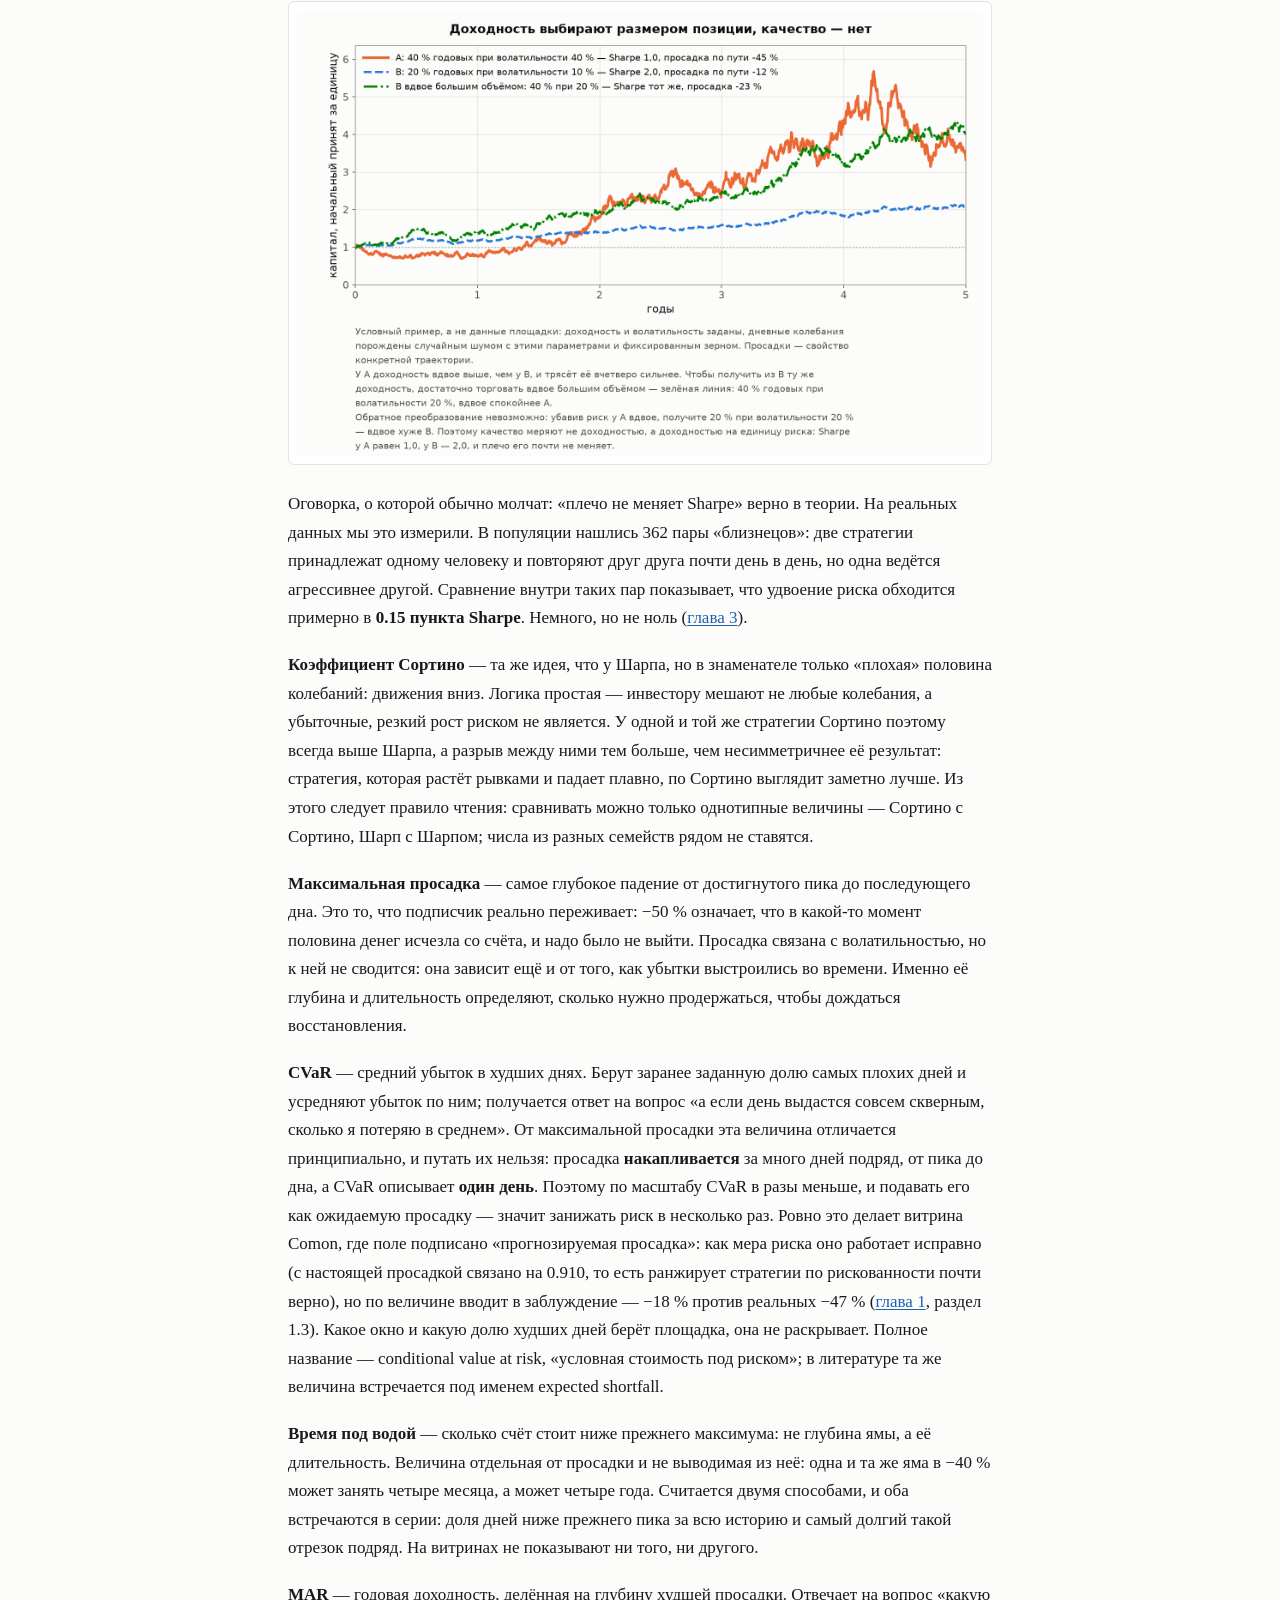
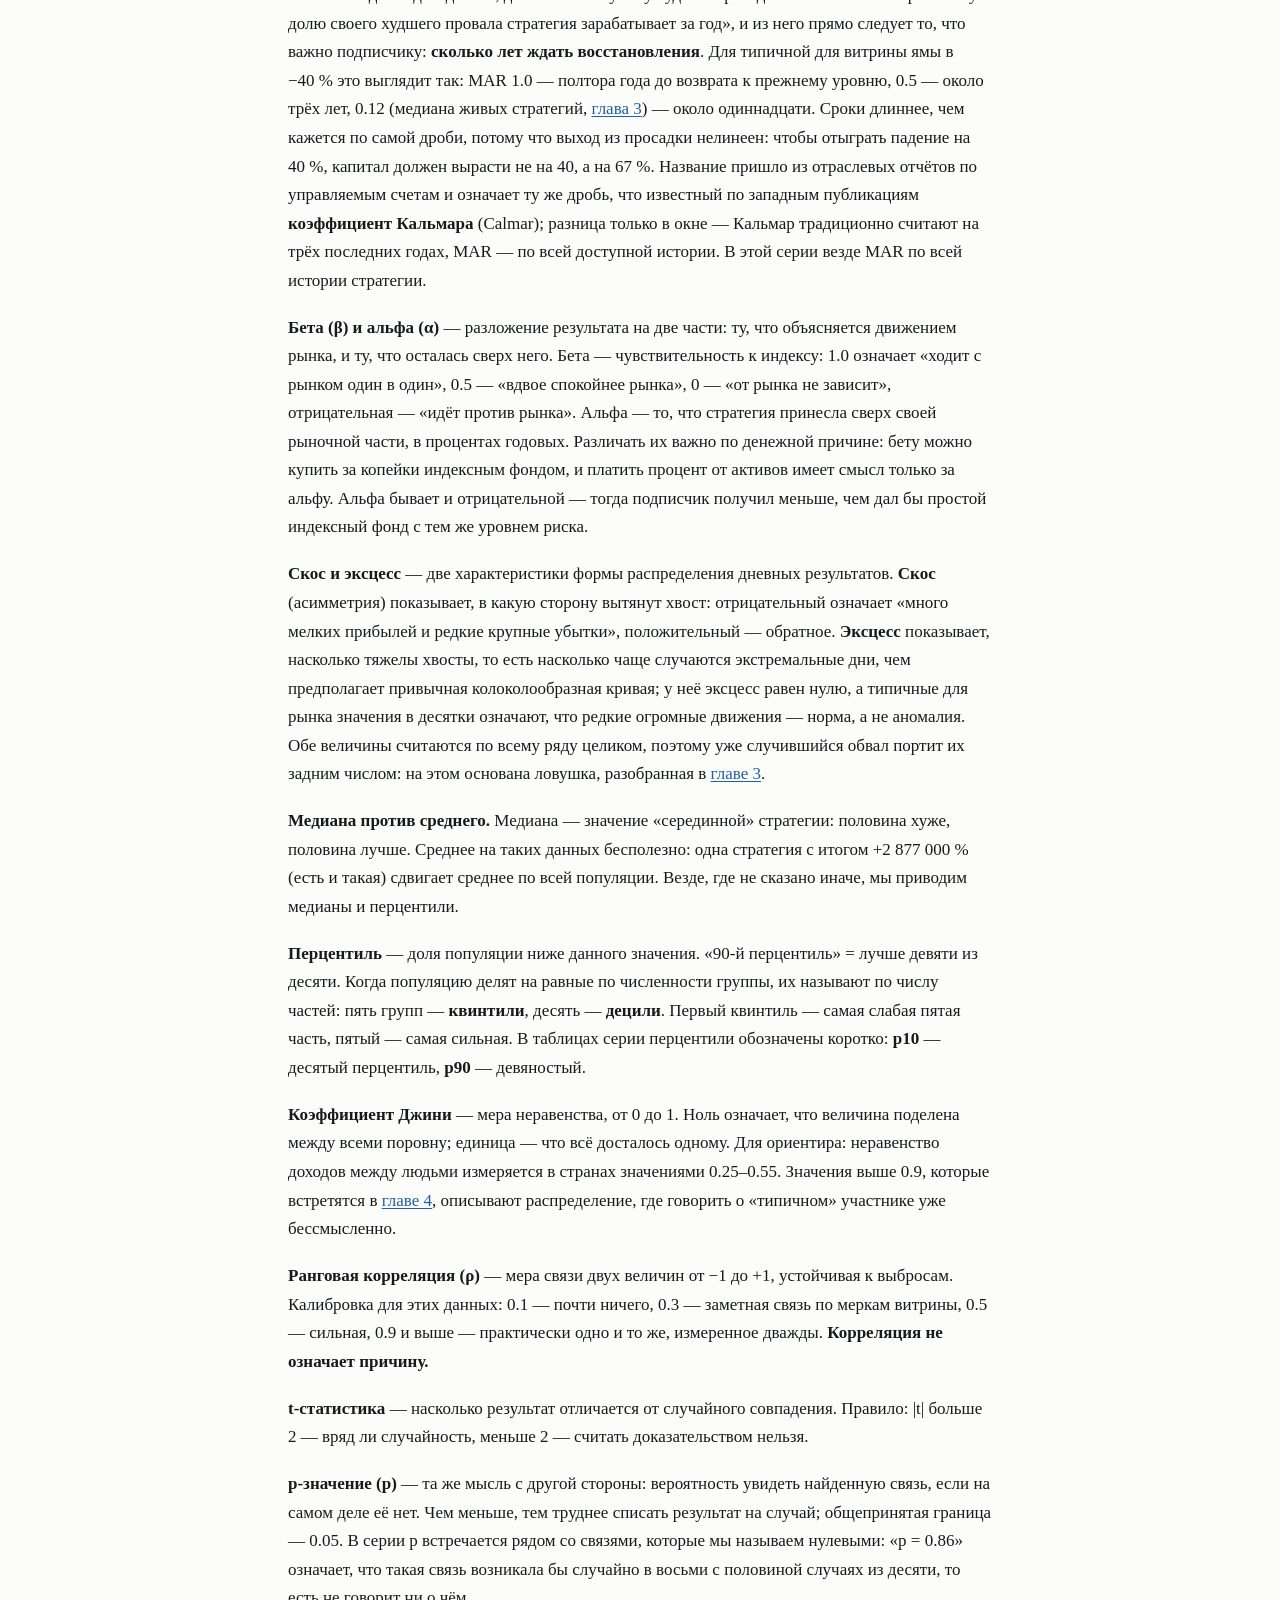
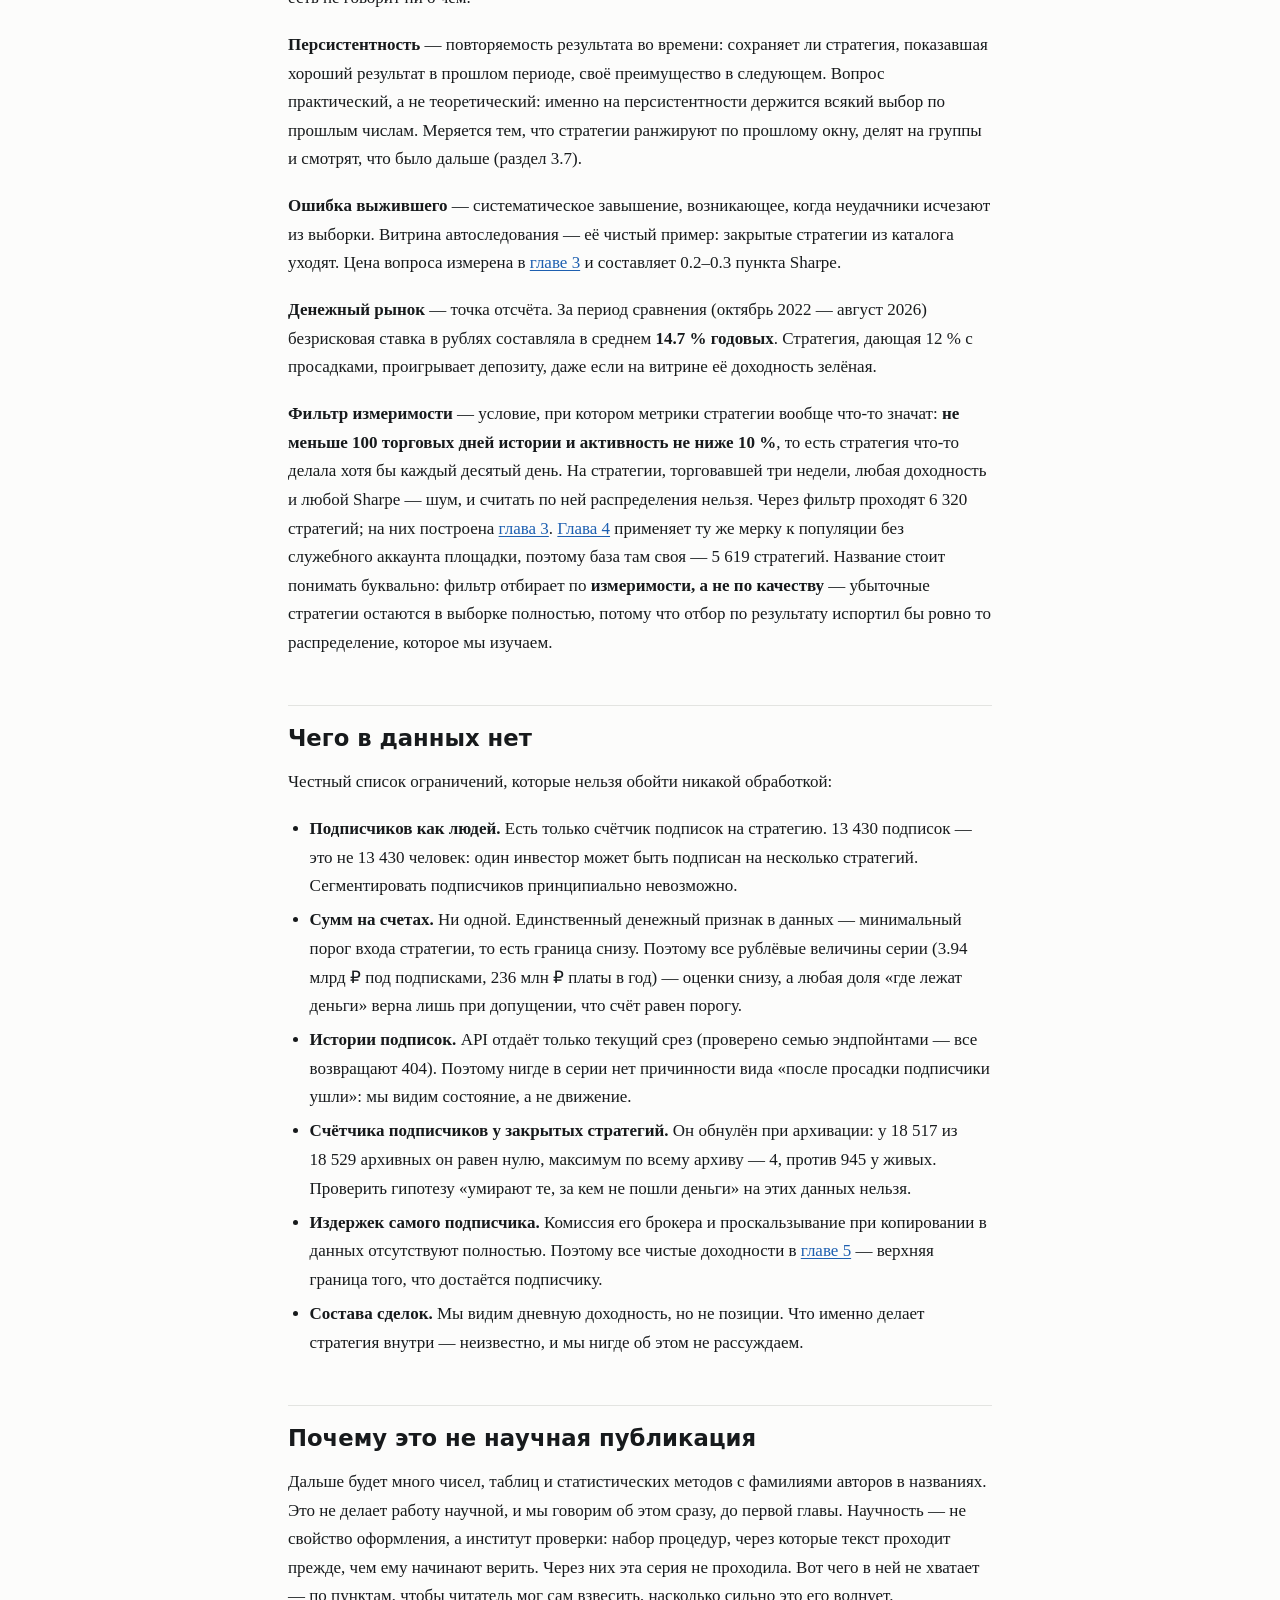
==== commit dfb0d35a: "Неразрывные пробелы у процентов и разрядных чисел; перекрёстные ссылки между главами При генерации H" ====
--- a/html/comon-story-0-intro.html
+++ b/html/comon-story-0-intro.html
@@ -14,6 +14,8 @@
 </script>
 <noscript><div><img src="https://mc.yandex.ru/watch/111629219" style="position:absolute; left:-9999px;" alt="" /></div></noscript>
 <!-- /Yandex.Metrika counter -->
+<script data-goatcounter="https://comon-story.goatcounter.com/count"
+        async src="//gc.zgo.at/count.js"></script>
 <meta charset="utf-8">
 <meta name="viewport" content="width=device-width, initial-scale=1">
 <title>Автоследование: введение к исследованию</title>
@@ -57,7 +59,7 @@
 <p>Собственный сервис прорабатывает и Мосбиржа — в реестре аккредитованных программ её пока нет.</p>
 <p>Всё, что эта серия говорит о продавцах — сколько стратегий приходится на автора, сколько попыток он делает и что происходит с популяцией стратегий, — относится <strong>только к первой модели</strong>. У витрины брокера популяции авторов нет вообще.</p>
 <p>Мы изучали <strong>Comon</strong> — не потому, что он самый массовый (по числу подписчиков брокеры с большой розницей его обгоняют: отдельная стратегия в Т-Инвестициях собирает больше подписок, чем вся площадка Финама), а по двум другим причинам. Он <strong>старейший</strong>: площадка запущена в 2007 году, и первые ряды доходности в наших данных начинаются тогда же — 2007 год дал 27 стратегий, 2009-й уже 140, 2011-й 723. То есть в выборке лежит почти двадцать лет непрерывной истории. И он <strong>единственный, кто держит архив закрытых стратегий открытым</strong>. Это редчайшее свойство: обычно закрытая стратегия просто исчезает с витрины, и измерить по ней смертность невозможно в принципе.</p>
-<p>Мы скачали <strong>всю популяцию целиком — 19 978 стратегий за двадцать лет, включая 18 529 закрытых</strong>, и пересчитали каждую метрику заново из дневных рядов доходности. Витрина показывает выживших; архив показывает, что происходит на самом деле.</p>
+<p>Мы скачали <strong>всю популяцию целиком — 19&nbsp;978 стратегий за двадцать лет, включая 18&nbsp;529 закрытых</strong>, и пересчитали каждую метрику заново из дневных рядов доходности. Витрина показывает выживших; архив показывает, что происходит на самом деле.</p>
 <p>Пять глав отвечают на пять вопросов:</p>
 <ol>
 <li><strong>как устроен рынок и насколько можно верить тому, что на витрине</strong>;</li>
@@ -66,7 +68,7 @@
 <li><strong>кто пишет эти стратегии</strong> — сколько попыток делает автор и сколько стоит право показать лучшую;</li>
 <li><strong>кто их покупает</strong> — по каким признакам выбирают и что достаётся подписчику после платы.</li>
 </ol>
-<p>Это описательное исследование, а не инвестиционная рекомендация и не претензия к площадке. Мы не оцениваем конкретные стратегии и не выносим суждений о конкретных людях. Имена авторов — точнее, ники их витрин — названы в двух местах, в главах 4 и 5, и только там, где речь идёт о публичной продаже услуги за плату: рядом с именем в этих таблицах стоят исключительно числа с открытых страниц, без ярлыков и оценок. Все числа — по состоянию на срез: дневные ряды доведены до 4 августа 2026 года включительно, каталог выгружен 5 августа.</p>
+<p>Это описательное исследование, а не инвестиционная рекомендация и не претензия к площадке. Мы не оцениваем конкретные стратегии и не выносим суждений о конкретных людях. Имена авторов — точнее, ники их витрин — названы в двух местах, в главах <a href="comon-story-4-authors.html">4</a> и <a href="comon-story-5-buyers.html">5</a>, и только там, где речь идёт о публичной продаже услуги за плату: рядом с именем в этих таблицах стоят исключительно числа с открытых страниц, без ярлыков и оценок. Все числа — по состоянию на срез: дневные ряды доведены до 4 августа 2026 года включительно, каталог выгружен 5 августа.</p>
 <p><strong>Правило, которого мы держимся во всех пяти главах: честно в обе стороны.</strong> Там, где данные показывают плохую практику, мы называем её плохой прямо и с цифрами. Но там, где площадка или авторы делают что-то хорошо, мы говорим об этом так же отчётливо — не оговоркой мелким шрифтом. Обзор, в котором всё плохо, читателя не защищает: он просто не даёт отличить настоящую проблему от общего фона.</p>
 <p>И сразу оговорка о границах: выводы получены на данных одной площадки. Что из них переносится на автоследование у других брокеров, а что нет, разобрано ниже отдельным разделом — с полным списком существующих площадок, с цифрами по размеру рынка и с оценкой точности наших собственных чисел.</p>
 <hr>
@@ -75,7 +77,7 @@
 <p><strong>Автор</strong> ведёт стратегию на своём реальном брокерском счёте. Это не бэктест и не бумажная торговля: сделки настоящие, деньги свои. Именно поэтому данные Comon так ценны — это популяция реальных торговых систем, а не результаты моделирования.</p>
 <p><strong>Площадка</strong> транслирует сделки автора на счета подписчиков в масштабе их капитала, ведёт витрину и берёт плату.</p>
 <p><strong>Подписчик</strong> заводит свой счёт, выбирает стратегию, вносит сумму не ниже порога входа и получает копии сделок. Деньги остаются на его собственном счёте — он может отписаться в любой момент.</p>
-<p>Ключевая деталь, определяющая всю экономику: <strong>автор в 94 % случаев получает фиксированный процент от активов подписчика, а не долю прибыли</strong>. Стандартный тариф — 6 % годовых от стоимости чистых активов, списывается непрерывно, независимо от результата. Он же ставится по умолчанию при создании стратегии, и сменить его можно только по индивидуальному решению площадки. Плату от прибыли — целиком или в комбинации — берут 66 стратегий из 19 977, то есть 0.3 %; ещё у сотни она предложена как альтернатива на выбор. Подробнее об этом в <a href="comon-story-1-market.html">главе 1</a>, а во что это обходится подписчику — в главе 5.</p>
+<p>Ключевая деталь, определяющая всю экономику: <strong>автор в 94&nbsp;% случаев получает фиксированный процент от активов подписчика, а не долю прибыли</strong>. Стандартный тариф — 6&nbsp;% годовых от стоимости чистых активов, списывается непрерывно, независимо от результата. Он же ставится по умолчанию при создании стратегии, и сменить его можно только по индивидуальному решению площадки. Плату от прибыли — целиком или в комбинации — берут 66 стратегий из 19&nbsp;977, то есть 0.3&nbsp;%; ещё у сотни она предложена как альтернатива на выбор. Подробнее об этом в <a href="comon-story-1-market.html">главе 1</a>, а во что это обходится подписчику — в <a href="comon-story-5-buyers.html">главе 5</a>.</p>
 <p>Второе, что важно понимать сразу: <strong>дневной ряд доходности, который показывает витрина, — это результат счёта автора до платы за следование</strong>. Комиссии брокера и проскальзывание самого автора в нём уже сидят, а тариф автоследования — нет.</p>
 <p>И третье, о чём знают немногие подписчики. <strong>Автоследование в России юридически — это инвестиционное консультирование.</strong> <a href="https://cbr.ru/StaticHtml/File/17579/standart_17112023.pdf">Базовый стандарт инвестиционного советника</a> относит к индивидуальным инвестиционным рекомендациям и «информацию, автоматизированным способом преобразуемую в поручение брокеру… посредством программы автоследования». Значит, автор стратегии — инвестиционный советник, и по <a href="https://www.consultant.ru/document/cons_doc_LAW_10148/c7375c64b45cadae15697cffbee9601fadc60975/">закону «О рынке ценных бумаг»</a> он обязан действовать в интересах клиента, определить его инвестиционный профиль и давать рекомендации, этому профилю соответствующие; сами программы автоследования проходят обязательную аккредитацию, а <a href="https://naufor.ru/tree.asp?n=16673">их реестр</a> публикует НАУФОР. Подписчик здесь — не покупатель информационной услуги, а клиент советника с законными правами. Подробный разбор регулирования, включая то, где для автоследования сделаны послабления, — в разделе 1.7 <a href="comon-story-1-market.html">главы 1</a>.</p>
 <h2>Откуда данные</h2>
@@ -90,15 +92,15 @@
 <tbody>
 <tr>
 <td>Стратегий всего</td>
-<td style="text-align: right;"><strong>19 978</strong></td>
+<td style="text-align: right;"><strong>19&nbsp;978</strong></td>
 </tr>
 <tr>
 <td>Из них живых на дату выгрузки</td>
-<td style="text-align: right;">1 448 (7.2 %)</td>
+<td style="text-align: right;">1&nbsp;448 (7.2&nbsp;%)</td>
 </tr>
 <tr>
 <td>Закрытых (архив)</td>
-<td style="text-align: right;">18 529 (<strong>92.7 %</strong>)</td>
+<td style="text-align: right;">18&nbsp;529 (<strong>92.7&nbsp;%</strong>)</td>
 </tr>
 <tr>
 <td>Статус установить не удалось</td>
@@ -106,7 +108,7 @@
 </tr>
 <tr>
 <td>Стратегий с дневным рядом</td>
-<td style="text-align: right;">18 354</td>
+<td style="text-align: right;">18&nbsp;354</td>
 </tr>
 <tr>
 <td>Дневных точек суммарно</td>
@@ -134,8 +136,8 @@
 </tr>
 </tbody>
 </table></div>
-<p>Одна строка в таблице требует пояснения. У стратегии под номером 104812 <strong>карточка не загрузилась</strong>: сервер площадки трижды ответил ошибкой, повторный заход в конце выгрузки дал то же самое. Дневной ряд у неё есть — восемь точек и пять торговых дней в сентябре 2021 года, — а карточки нет, поэтому неизвестны ни автор, ни даты, ни статус. Мы не относим её ни к живым, ни к закрытым: во всех разрезах по статусу она просто отсутствует. Отсюда и расхождение на единицу, которое читатель заметит, если начнёт складывать числа: закрытых 18 529, а не 18 530.</p>
-<p><strong>Главное свойство этой выборки — в ней есть мёртвые.</strong> Любой обзор, построенный по видимой витрине, автоматически описывает только тех, кто дожил до момента наблюдения. Насколько это искажает картину, мы измерили в пунктах Sharpe (глава 3) — искажение составляет 0.2–0.3 пункта, то есть примерно половину типичной разницы между хорошей и посредственной стратегией.</p>
+<p>Одна строка в таблице требует пояснения. У стратегии под номером 104812 <strong>карточка не загрузилась</strong>: сервер площадки трижды ответил ошибкой, повторный заход в конце выгрузки дал то же самое. Дневной ряд у неё есть — восемь точек и пять торговых дней в сентябре 2021 года, — а карточки нет, поэтому неизвестны ни автор, ни даты, ни статус. Мы не относим её ни к живым, ни к закрытым: во всех разрезах по статусу она просто отсутствует. Отсюда и расхождение на единицу, которое читатель заметит, если начнёт складывать числа: закрытых 18&nbsp;529, а не 18&nbsp;530.</p>
+<p><strong>Главное свойство этой выборки — в ней есть мёртвые.</strong> Любой обзор, построенный по видимой витрине, автоматически описывает только тех, кто дожил до момента наблюдения. Насколько это искажает картину, мы измерили в пунктах Sharpe (<a href="comon-story-3-returns.html">глава 3</a>) — искажение составляет 0.2–0.3 пункта, то есть примерно половину типичной разницы между хорошей и посредственной стратегией.</p>
 <h2>Насколько это исследование — про весь российский рынок</h2>
 <p>Вопрос законный: мы изучили одну площадку. Насколько выводы переносятся на автоследование в России вообще?</p>
 <p><strong>Сколько всего площадок.</strong> Здесь редкий для нашей темы случай: полный список известен точно. Автоследование — регулируемая деятельность, и программа, превращающая решение автора в поручение брокеру, обязана пройти аккредитацию саморегулируемой организации; реестр аккредитованных программ ведёт и публикует НАУФОР. На 10 июля 2026 года в нём <strong>23 действующие программы, из них 12 с функцией автоследования</strong>. Больше легально работающих сервисов в стране быть не может — это весь рынок:</p>
@@ -224,8 +226,8 @@
 </tbody>
 </table></div>
 <p><em>Колонки «правообладатель» в реестре нет: он называет только программу, функционал и дату. Принадлежность каждой строки установлена отдельно — по сообщениям НАУФОР об аккредитации и по раскрытию информации самих компаний (ссылки — в источниках). Одну программу привязать к компании не удалось: «Копитрейдинг» аккредитован 10 июля 2026 года, публичного сервиса с таким названием пока нет — рынок продолжает пополняться.</em></p>
-<p>Из таблицы видно три вещи. Во-первых, <strong>маркетплейсов ровно два</strong>, и наши 19 978 стратегий — одна из двух существующих популяций такого рода; всё остальное — витрины на несколько стратегий. Во-вторых, состав рынка нельзя прочитать по сайтам: прежний портал автоследования АЛОРа (<code>followme.alor.ru</code>) не открывается, а старая программа «FOLLOW ME» отозвана из реестра в мае 2025 года — но сервис не закрылся, он переехал в приложение под названием pro.invest и работает по новой программе, аккредитованной в октябре 2024-го. Судить о рынке по витринам компаний — тот же способ ошибиться, каким ошибается инвестор, глядящий на витрину стратегий. В-третьих, <strong>сервисы моложе, чем кажется</strong>: половина программ аккредитована после 2024 года, то есть история автоследования у большинства площадок короче трёх лет — и совпадает с растущим рынком.</p>
-<p>Модель площадки определяет и то, как берут деньги. У витрины брокера тариф комбинированный: Альфа-Инвестиции берут 1.8–3.5 % годовых от активов <strong>плюс</strong> 10–20 % прибыли, причём с явным high-water mark — комиссию за успех списывают, только если счёт превысил прежний максимум. На Comon плату, привязанную к результату, имеют 66 стратегий из 19 977 — 0.3 %; остальные получают процент от активов независимо от того, заработал автор или потерял. Почему это устроено именно так и к чему приводит — <a href="comon-story-1-market.html">глава 1</a> и глава 5.</p>
+<p>Из таблицы видно три вещи. Во-первых, <strong>маркетплейсов ровно два</strong>, и наши 19&nbsp;978 стратегий — одна из двух существующих популяций такого рода; всё остальное — витрины на несколько стратегий. Во-вторых, состав рынка нельзя прочитать по сайтам: прежний портал автоследования АЛОРа (<code>followme.alor.ru</code>) не открывается, а старая программа «FOLLOW ME» отозвана из реестра в мае 2025 года — но сервис не закрылся, он переехал в приложение под названием pro.invest и работает по новой программе, аккредитованной в октябре 2024-го. Судить о рынке по витринам компаний — тот же способ ошибиться, каким ошибается инвестор, глядящий на витрину стратегий. В-третьих, <strong>сервисы моложе, чем кажется</strong>: половина программ аккредитована после 2024 года, то есть история автоследования у большинства площадок короче трёх лет — и совпадает с растущим рынком.</p>
+<p>Модель площадки определяет и то, как берут деньги. У витрины брокера тариф комбинированный: Альфа-Инвестиции берут 1.8–3.5&nbsp;% годовых от активов <strong>плюс</strong> 10–20&nbsp;% прибыли, причём с явным high-water mark — комиссию за успех списывают, только если счёт превысил прежний максимум. На Comon плату, привязанную к результату, имеют 66 стратегий из 19&nbsp;977 — 0.3&nbsp;%; остальные получают процент от активов независимо от того, заработал автор или потерял. Почему это устроено именно так и к чему приводит — <a href="comon-story-1-market.html">глава 1</a> и <a href="comon-story-5-buyers.html">глава 5</a>.</p>
 <p><strong>Что известно о размерах рынка.</strong> Сводной статистики по автоследованию Банк России не публикует, поэтому картину приходится собирать из разрозненных сообщений:</p>
 <div class="tablewrap"><table>
 <thead>
@@ -248,12 +250,12 @@
 </tr>
 <tr>
 <td>Подписок на Comon сегодня (наши данные)</td>
-<td style="text-align: right;"><strong>13 430</strong></td>
+<td style="text-align: right;"><strong>13&nbsp;430</strong></td>
 <td>срез 05.08.2026</td>
 </tr>
 <tr>
 <td>Живых стратегий на Comon (наши данные)</td>
-<td style="text-align: right;"><strong>1 448</strong></td>
+<td style="text-align: right;"><strong>1&nbsp;448</strong></td>
 <td>срез 05.08.2026</td>
 </tr>
 <tr>
@@ -268,18 +270,18 @@
 </tr>
 <tr>
 <td>Подписок на все стратегии Т-Инвестиций (наши данные)</td>
-<td style="text-align: right;"><strong>377 877</strong></td>
+<td style="text-align: right;"><strong>377&nbsp;877</strong></td>
 <td>срез 09.08.2026</td>
 </tr>
 <tr>
 <td>Подписчиков у <strong>одной</strong> стратегии Т-Инвестиций</td>
-<td style="text-align: right;">31 000 и 25 731 у двух крупнейших</td>
+<td style="text-align: right;">31&nbsp;000 и 25&nbsp;731 у двух крупнейших</td>
 <td>Т-Банк, 2026</td>
 </tr>
 </tbody>
 </table></div>
-<p>Из этого следует неприятная для нашего заголовка вещь: <strong>по числу подписок Comon сегодня — далеко не главный игрок</strong>. Две самые популярные стратегии одного конкурента собрали 56 731 подписку — вчетверо больше, чем вся площадка Финама. Более того, сопоставление с 2021 годом («более 30 тыс. клиентов») намекает, что аудитория Comon за пять лет скорее сократилась, чем выросла, — хотя единицы счёта в источниках разные (клиенты против подписок), и уверенно утверждать это нельзя.</p>
-<p>Зато <strong>по числу стратегий наша выборка — крупнейшая доступная</strong>: 19 978 против сотен в каталоге ближайшего конкурента. И она единственная, где есть мёртвые.</p>
+<p>Из этого следует неприятная для нашего заголовка вещь: <strong>по числу подписок Comon сегодня — далеко не главный игрок</strong>. Две самые популярные стратегии одного конкурента собрали 56&nbsp;731 подписку — вчетверо больше, чем вся площадка Финама. Более того, сопоставление с 2021 годом («более 30 тыс. клиентов») намекает, что аудитория Comon за пять лет скорее сократилась, чем выросла, — хотя единицы счёта в источниках разные (клиенты против подписок), и уверенно утверждать это нельзя.</p>
+<p>Зато <strong>по числу стратегий наша выборка — крупнейшая доступная</strong>: 19&nbsp;978 против сотен в каталоге ближайшего конкурента. И она единственная, где есть мёртвые.</p>
 <p><em>Про «более 400» стоит сказать точнее, потому что дальше в серии есть <a href="comon-story-4b-interlude.html">интерлюдия</a>, целиком построенная на каталоге Т-Инвестиций. Число «более 400» — заявление самой площадки на странице сервиса. Мы выгрузили её публичный каталог 9 августа 2026 года и получили </em><em>169 стратегий</em><em>; проверка девятью разными наборами параметров запроса — другие лимиты страницы, сортировки, фильтры по уровню риска — каждый раз давала те же 169. Разницу мы объяснить не можем и не додумываем: возможно, заявленное число включает стратегии, недоступные анонимному посетителю, возможно — оно устарело. Дальше мы работаем с тем, что видно, и оговариваем это там, где это влияет на выводы.</em></p>
 <p><strong>Что это значит статистически.</strong> Наши данные — не выборка, а <strong>перепись</strong>: взята вся популяция площадки, а не случайная её часть. Поэтому обычная погрешность выборки здесь почти нулевая:</p>
 <div class="tablewrap"><table>
@@ -287,40 +289,40 @@
 <tr>
 <th>Оценка</th>
 <th style="text-align: right;">Значение</th>
-<th>95 % интервал</th>
+<th>95&nbsp;% интервал</th>
 </tr>
 </thead>
 <tbody>
 <tr>
-<td>Доля стратегий на тарифе 6 %</td>
-<td style="text-align: right;">94.0 %</td>
+<td>Доля стратегий на тарифе 6&nbsp;%</td>
+<td style="text-align: right;">94.0&nbsp;%</td>
 <td>±0.33 пп</td>
 </tr>
 <tr>
 <td>Доля доживших до трёх лет</td>
-<td style="text-align: right;">11.7 %</td>
+<td style="text-align: right;">11.7&nbsp;%</td>
 <td>±0.55 пп</td>
 </tr>
 <tr>
 <td>Доля держащих Sharpe ≥ 1.5 на трёх годах</td>
-<td style="text-align: right;">4.0 %</td>
+<td style="text-align: right;">4.0&nbsp;%</td>
 <td>±0.95 пп</td>
 </tr>
 <tr>
 <td>Доля превысивших Sharpe 2.0 на пяти годах</td>
 <td style="text-align: right;">0 из 697</td>
-<td>не выше 0.43 %</td>
+<td>не выше 0.43&nbsp;%</td>
 </tr>
 </tbody>
 </table></div>
 <p>Иначе говоря, <strong>источник неопределённости в этой серии — не количество данных, а перенос с одной площадки на другие</strong>. Сколько бы мы ни собрали строк, они не расскажут о правилах Т-Инвестиций.</p>
 <p><strong>Что переносится и что нет.</strong> Разделим честно.</p>
 <p><em>Переносится почти наверняка</em> — всё, что определяется рынком и арифметикой, а не регламентом конкретного сервиса: сколько живут торговые стратегии, какой Sharpe достижим на российском рынке, насколько прошлый результат предсказывает будущий, сколько стоит перебор вариантов, как работает регрессия к среднему и ошибка выжившего. Авторы стратегий — те же самые частные трейдеры, рынок — та же Московская биржа, издержки и налоги одинаковые.</p>
-<p><em>Не переносится</em> — всё, что задано правилами площадки: уровень тарифа, порядок его назначения, условия допуска к плате за результат, набор разрешённых инструментов. Такие выводы мы каждый раз помечаем как относящиеся к Comon, а в разделе 1.6 главы 1 сравниваем с другими площадками напрямую.</p>
-<p><em>Переносится только на площадку той же модели</em> — всё, что сказано о продавцах в главе 4: сколько стратегий заводит один человек, сколько попыток стоит за показанной лучшей, как перебор вариантов сам по себе рождает красивый результат. Это свойства <strong>открытого маркетплейса</strong>, где автора не нанимают, а допускают. Единственный сервис в России, к которому эти выводы применимы помимо Comon, — автоследование в Т-Инвестициях; к витрине из десяти стратегий штатных управляющих они неприменимы вовсе, там нет самого предмета — популяции авторов.</p>
+<p><em>Не переносится</em> — всё, что задано правилами площадки: уровень тарифа, порядок его назначения, условия допуска к плате за результат, набор разрешённых инструментов. Такие выводы мы каждый раз помечаем как относящиеся к Comon, а в разделе 1.6 <a href="comon-story-1-market.html">главы 1</a> сравниваем с другими площадками напрямую.</p>
+<p><em>Переносится только на площадку той же модели</em> — всё, что сказано о продавцах в <a href="comon-story-4-authors.html">главе 4</a>: сколько стратегий заводит один человек, сколько попыток стоит за показанной лучшей, как перебор вариантов сам по себе рождает красивый результат. Это свойства <strong>открытого маркетплейса</strong>, где автора не нанимают, а допускают. Единственный сервис в России, к которому эти выводы применимы помимо Comon, — автоследование в Т-Инвестициях; к витрине из десяти стратегий штатных управляющих они неприменимы вовсе, там нет самого предмета — популяции авторов.</p>
 <p><em>Переносится с оговоркой</em> — уровни смертности и качества. Здесь есть два смещения, и они действуют в разные стороны:</p>
 <ul>
-<li><strong>Comon либеральнее к авторам.</strong> Стратегию может завести любой клиент, тариф назначается автоматически, никакого отбора на входе нет — отсюда 27.7 % архива, не совершившего ни одной сделки. На площадке, где автор обязан быть квалифицированным инвестором, доля мусора будет ниже, а выживаемость выше. То есть наши оценки смертности — скорее <strong>верхняя граница</strong> рынка.</li>
+<li><strong>Comon либеральнее к авторам.</strong> Стратегию может завести любой клиент, тариф назначается автоматически, никакого отбора на входе нет — отсюда 27.7&nbsp;% архива, не совершившего ни одной сделки. На площадке, где автор обязан быть квалифицированным инвестором, доля мусора будет ниже, а выживаемость выше. То есть наши оценки смертности — скорее <strong>верхняя граница</strong> рынка.</li>
 <li><strong>Comon старше и пережил больше.</strong> Двадцать лет истории включают 2014, 2020 и 2022 годы; у конкурентов сервисы моложе, и их статистика собрана в основном на более спокойном отрезке. Это тянет в противоположную сторону: их благополучие может быть эффектом короткой памяти.</li>
 </ul>
 <p><strong>Вывод.</strong> Эта серия — исследование одной площадки, самой старой и единственной с открытым архивом. Утверждения о механике сервиса относятся к ней. Утверждения о поведении авторов — к открытым маркетплейсам, каких в России два. Утверждения о том, как ведут себя торговые стратегии сами по себе, почти наверняка описывают рынок целиком — но проверить это на данных других площадок нельзя, потому что они своих мёртвых не показывают.</p>
@@ -339,91 +341,91 @@
 <tr>
 <td>Кривые дожития (Каплан—Мейер)</td>
 <td>Сколько стратегий доживает до 1, 3, 5 лет. Тот же аппарат, что в медицине для выживаемости пациентов</td>
-<td>Глава 2</td>
+<td><a href="comon-story-2-survival.html">Глава 2</a></td>
 </tr>
 <tr>
 <td>Конкурирующие риски (Аален—Йохансен)</td>
 <td>Какая доля умирает <strong>от чего именно</strong>: разорение, деградация, уход автора</td>
-<td>Глава 2</td>
+<td><a href="comon-story-2-survival.html">Глава 2</a></td>
 </tr>
 <tr>
 <td>Регрессия Кокса</td>
 <td>Какие признаки, видимые заранее, связаны с продолжительностью жизни</td>
-<td>Глава 2</td>
+<td><a href="comon-story-2-survival.html">Глава 2</a></td>
 </tr>
 <tr>
 <td>Блочный бутстрап и поиск точки разлома (CUSUM с перестановочным тестом)</td>
 <td>Сломалась стратегия или просто просела: была ли финальная просадка выходом за пределы её собственной истории и сменился ли режим</td>
-<td>Глава 2</td>
+<td><a href="comon-story-2-survival.html">Глава 2</a></td>
 </tr>
 <tr>
 <td>Квинтильный дизайн (Кархарт)</td>
 <td>Предсказывает ли прошлый результат будущий. Классическая схема из исследований взаимных фондов</td>
-<td>Глава 3</td>
+<td><a href="comon-story-3-returns.html">Глава 3</a></td>
 </tr>
 <tr>
 <td>Регрессия на индекс и метод главных компонент</td>
 <td>Сколько в доходности стратегий — просто движение российского рынка</td>
-<td>Главы 3 и 5, заключение</td>
+<td><a href="comon-story-3-returns.html">Главы 3</a> и <a href="comon-story-5-buyers.html">5</a>, <a href="comon-story-6-conclusion.html">заключение</a></td>
 </tr>
 <tr>
 <td>Естественный эксперимент на «близнецах»</td>
 <td>Что даёт увеличение риска. Найдены 362 пары, где обе стратегии принадлежат одному автору и ходят почти синхронно — та же логика, но разная агрессивность</td>
-<td>Глава 3</td>
+<td><a href="comon-story-3-returns.html">Глава 3</a></td>
 </tr>
 <tr>
 <td>Симуляция перебора</td>
 <td>Насколько лучший результат автора лучше его среднего просто по статистике, без всякого мастерства</td>
-<td>Глава 4</td>
+<td><a href="comon-story-4-authors.html">Глава 4</a></td>
 </tr>
 <tr>
 <td>t-статистика Sharpe (формула Lo)</td>
 <td>Отличим ли результат от везения. Наивный вариант без поправки вдвое завышает счёт «достоверных»</td>
-<td>Главы 4 и 5, заключение</td>
+<td><a href="comon-story-4-authors.html">Главы 4</a> и <a href="comon-story-5-buyers.html">5</a>, <a href="comon-story-6-conclusion.html">заключение</a></td>
 </tr>
 <tr>
 <td>Коэффициент Джини</td>
 <td>Насколько неравномерно распределены подписки — между стратегиями и между авторами</td>
-<td>Главы 4 и 5</td>
+<td><a href="comon-story-4-authors.html">Главы 4</a> и <a href="comon-story-5-buyers.html">5</a></td>
 </tr>
 <tr>
 <td>Иерархическая кластеризация (Ward) с проверкой устойчивости</td>
 <td>Есть ли в популяции естественные группы: типы серийных авторов и группы, в которых лежат подписки. Устойчивость проверяется силуэтом и индексом Рэнда</td>
-<td>Главы 4 и 5</td>
+<td><a href="comon-story-4-authors.html">Главы 4</a> и <a href="comon-story-5-buyers.html">5</a></td>
 </tr>
 <tr>
 <td>Эффективное число независимых наблюдений</td>
 <td>Сколько по-настоящему разных попыток стоит за k стратегиями одного автора и сколько разных ставок — за полутора тысячами витрины</td>
-<td>Главы 4 и 5</td>
+<td><a href="comon-story-4-authors.html">Главы 4</a> и <a href="comon-story-5-buyers.html">5</a></td>
 </tr>
 <tr>
 <td>Ранговые корреляции (Спирмен), а к ним — частные</td>
 <td>Связаны ли между собой две величины, если сравнивать не значения, а порядок; и остаётся ли связь популярности с качеством, когда убрано влияние доходности и возраста</td>
-<td>Ранговые — главы 3–5 и интерлюдия, частные — глава 5</td>
+<td>Ранговые — главы 3–5 и <a href="comon-story-4b-interlude.html">интерлюдия</a>, частные — <a href="comon-story-5-buyers.html">глава 5</a></td>
 </tr>
 <tr>
 <td>Ранговая регрессия с кластерно-робастными ошибками</td>
 <td>Что решает популярность, когда все признаки учтены сразу; поправка на то, что стратегии одного автора не независимы</td>
-<td>Глава 5</td>
+<td><a href="comon-story-5-buyers.html">Глава 5</a></td>
 </tr>
 <tr>
 <td>Контрольный эксперимент с прореживанием рядов</td>
 <td>Сколько стоит то, что вторая площадка отдаёт кривые не по дням: смещение измерено на рядах Comon</td>
-<td>Интерлюдия</td>
+<td><a href="comon-story-4b-interlude.html">Интерлюдия</a></td>
 </tr>
 <tr>
 <td>Модельный пассивный портфель с годовой ребалансировкой</td>
 <td>С чем сравнить витрину человеку, который может обойтись без неё вовсе</td>
-<td>Заключение</td>
+<td><a href="comon-story-6-conclusion.html">Заключение</a></td>
 </tr>
 </tbody>
 </table></div>
-<p>Технические правила, вытекающие из устройства данных (аннуализация по календарю, определение даты смерти, что можно и чего нельзя брать из карточки), собраны в приложении к <a href="comon-story-1-market.html">главе 1</a> — они одинаковы для всех частей серии. Ещё одно такое правило, фильтр измеримости, определено ниже, в словаре: оно задаёт выборку глав 3 и 4, а также часть расчётов главы 5 и интерлюдии.</p>
+
 <h2>Словарь: почему везде Sharpe, а не доходность</h2>
 <p>Это самый важный абзац введения. Без него дальнейшие числа читаются неправильно.</p>
-<p><strong>Годовая доходность (CAGR)</strong> — темп роста капитала в год с учётом сложного процента. Не средняя арифметическая: если за год стратегия потеряла 50 %, а за следующий заработала 50 %, среднее арифметическое даст 0 %, а на счёте останется 75 % от исходной суммы. Все годовые доходности в этой серии — именно CAGR.</p>
-<p><strong>Волатильность</strong> — насколько сильно результат «трясёт» изо дня в день, в пересчёте на год. Волатильность 10 % означает, что типичное отклонение годового результата от среднего — около десяти процентных пунктов. Банковский вклад имеет волатильность ноль, отдельная акция — 30–60 %.</p>
-<p><strong>Почему одной доходности недостаточно.</strong> Любую стратегию можно сделать вдвое доходнее, не улучшив в ней ничего: достаточно торговать вдвое большим объёмом. Вместе с доходностью вырастет и риск. Поэтому «40 % годовых» само по себе не говорит ни о качестве, ни о мастерстве — только о выбранном размере позиции.</p>
+<p><strong>Годовая доходность (CAGR)</strong> — темп роста капитала в год с учётом сложного процента. Не средняя арифметическая: если за год стратегия потеряла 50&nbsp;%, а за следующий заработала 50&nbsp;%, среднее арифметическое даст 0&nbsp;%, а на счёте останется 75&nbsp;% от исходной суммы. Все годовые доходности в этой серии — именно CAGR.</p>
+<p><strong>Волатильность</strong> — насколько сильно результат «трясёт» изо дня в день, в пересчёте на год. Волатильность 10&nbsp;% означает, что типичное отклонение годового результата от среднего — около десяти процентных пунктов. Банковский вклад имеет волатильность ноль, отдельная акция — 30–60&nbsp;%.</p>
+<p><strong>Почему одной доходности недостаточно.</strong> Любую стратегию можно сделать вдвое доходнее, не улучшив в ней ничего: достаточно торговать вдвое большим объёмом. Вместе с доходностью вырастет и риск. Поэтому «40&nbsp;% годовых» само по себе не говорит ни о качестве, ни о мастерстве — только о выбранном размере позиции.</p>
 <p>Простой пример. Две стратегии:</p>
 <div class="tablewrap"><table>
 <thead>
@@ -437,48 +439,48 @@
 <tbody>
 <tr>
 <td>A</td>
-<td style="text-align: right;">40 % годовых</td>
-<td style="text-align: right;">40 %</td>
-<td style="text-align: right;">−45 %</td>
+<td style="text-align: right;">40&nbsp;% годовых</td>
+<td style="text-align: right;">40&nbsp;%</td>
+<td style="text-align: right;">−45&nbsp;%</td>
 </tr>
 <tr>
 <td>B</td>
-<td style="text-align: right;">20 % годовых</td>
-<td style="text-align: right;">10 %</td>
-<td style="text-align: right;">−12 %</td>
+<td style="text-align: right;">20&nbsp;% годовых</td>
+<td style="text-align: right;">10&nbsp;%</td>
+<td style="text-align: right;">−12&nbsp;%</td>
 </tr>
 </tbody>
 </table></div>
 <p><em>(Пример условный, безрисковая ставка для наглядности не вычитается.)</em></p>
-<p>A выглядит вдвое привлекательнее. Но чтобы получить из B такую же доходность, достаточно взять двойное плечо — и получится 40 % при волатильности 20 %, то есть вдвое спокойнее, чем A. Обратное преобразование невозможно: убавив риск у A, вы получите 20 % при волатильности 20 % — вдвое хуже B. <strong>Качество стратегии — это не доходность, а доходность в расчёте на единицу риска.</strong></p>
-<p><strong>Коэффициент Шарпа (Sharpe)</strong> ровно это и измеряет: доходность, делённая на волатильность (в строгой версии — доходность сверх безрисковой ставки). У стратегии A он равен 1.0, у B — 2.0. Плечо его почти не меняет — именно поэтому Sharpe и стал стандартной мерой. Ориентиры: 0 — вы ничего не заработали сверх риска; 0.5 — типичный результат широкого рынка акций на длинном горизонте; 1.0 — хороший результат; 2.0 — очень редкий. Насколько редкий, видно по нашим данным: <strong>среди 697 стратегий с пятилетней историей планку 2.0 не перешагнул никто</strong> (глава 3).</p>
-<p><a class="figure" href="../images/35-sharpe-example.png" target="_blank" rel="noopener"><img alt="Две кривые капитала: A даёт 40 % годовых при волатильности 40 %, B — 20 % при 10 %; B с двойным объёмом обгоняет A вдвое спокойнее" src="../images/35-sharpe-example.png"></a></p>
-<p>Оговорка, о которой обычно молчат: «плечо не меняет Sharpe» верно в теории. На реальных данных мы это измерили. В популяции нашлись 362 пары «близнецов»: две стратегии принадлежат одному человеку и повторяют друг друга почти день в день, но одна ведётся агрессивнее другой. Сравнение внутри таких пар показывает, что удвоение риска обходится примерно в <strong>0.15 пункта Sharpe</strong>. Немного, но не ноль (глава 3).</p>
+<p>A выглядит вдвое привлекательнее. Но чтобы получить из B такую же доходность, достаточно взять двойное плечо — и получится 40&nbsp;% при волатильности 20&nbsp;%, то есть вдвое спокойнее, чем A. Обратное преобразование невозможно: убавив риск у A, вы получите 20&nbsp;% при волатильности 20&nbsp;% — вдвое хуже B. <strong>Качество стратегии — это не доходность, а доходность в расчёте на единицу риска.</strong></p>
+<p><strong>Коэффициент Шарпа (Sharpe)</strong> ровно это и измеряет: доходность, делённая на волатильность (в строгой версии — доходность сверх безрисковой ставки). У стратегии A он равен 1.0, у B — 2.0. Плечо его почти не меняет — именно поэтому Sharpe и стал стандартной мерой. Ориентиры: 0 — вы ничего не заработали сверх риска; 0.5 — типичный результат широкого рынка акций на длинном горизонте; 1.0 — хороший результат; 2.0 — очень редкий. Насколько редкий, видно по нашим данным: <strong>среди 697 стратегий с пятилетней историей планку 2.0 не перешагнул никто</strong> (<a href="comon-story-3-returns.html">глава 3</a>).</p>
+<p><a class="figure" href="../images/35-sharpe-example.png" target="_blank" rel="noopener"><img alt="Две кривые капитала: A даёт 40&nbsp;% годовых при волатильности 40&nbsp;%, B — 20&nbsp;% при 10&nbsp;%; B с двойным объёмом обгоняет A вдвое спокойнее" src="../images/35-sharpe-example.png"></a></p>
+<p>Оговорка, о которой обычно молчат: «плечо не меняет Sharpe» верно в теории. На реальных данных мы это измерили. В популяции нашлись 362 пары «близнецов»: две стратегии принадлежат одному человеку и повторяют друг друга почти день в день, но одна ведётся агрессивнее другой. Сравнение внутри таких пар показывает, что удвоение риска обходится примерно в <strong>0.15 пункта Sharpe</strong>. Немного, но не ноль (<a href="comon-story-3-returns.html">глава 3</a>).</p>
 <p><strong>Коэффициент Сортино</strong> — та же идея, что у Шарпа, но в знаменателе только «плохая» половина колебаний: движения вниз. Логика простая — инвестору мешают не любые колебания, а убыточные, резкий рост риском не является. У одной и той же стратегии Сортино поэтому всегда выше Шарпа, а разрыв между ними тем больше, чем несимметричнее её результат: стратегия, которая растёт рывками и падает плавно, по Сортино выглядит заметно лучше. Из этого следует правило чтения: сравнивать можно только однотипные величины — Сортино с Сортино, Шарп с Шарпом; числа из разных семейств рядом не ставятся.</p>
-<p><strong>Максимальная просадка</strong> — самое глубокое падение от достигнутого пика до последующего дна. Это то, что подписчик реально переживает: −50 % означает, что в какой-то момент половина денег исчезла со счёта, и надо было не выйти. Просадка связана с волатильностью, но к ней не сводится: она зависит ещё и от того, как убытки выстроились во времени. Именно её глубина и длительность определяют, сколько нужно продержаться, чтобы дождаться восстановления.</p>
-<p><strong>CVaR</strong> — средний убыток в худших днях. Берут заранее заданную долю самых плохих дней и усредняют убыток по ним; получается ответ на вопрос «а если день выдастся совсем скверным, сколько я потеряю в среднем». От максимальной просадки эта величина отличается принципиально, и путать их нельзя: просадка <strong>накапливается</strong> за много дней подряд, от пика до дна, а CVaR описывает <strong>один день</strong>. Поэтому по масштабу CVaR в разы меньше, и подавать его как ожидаемую просадку — значит занижать риск в несколько раз. Ровно это делает витрина Comon, где поле подписано «прогнозируемая просадка»: как мера риска оно работает исправно (с настоящей просадкой связано на 0.910, то есть ранжирует стратегии по рискованности почти верно), но по величине вводит в заблуждение — −18 % против реальных −47 % (глава 1, раздел 1.3). Какое окно и какую долю худших дней берёт площадка, она не раскрывает. Полное название — conditional value at risk, «условная стоимость под риском»; в литературе та же величина встречается под именем expected shortfall.</p>
-<p><strong>Время под водой</strong> — сколько счёт стоит ниже прежнего максимума: не глубина ямы, а её длительность. Величина отдельная от просадки и не выводимая из неё: одна и та же яма в −40 % может занять четыре месяца, а может четыре года. Считается двумя способами, и оба встречаются в серии: доля дней ниже прежнего пика за всю историю и самый долгий такой отрезок подряд. На витринах не показывают ни того, ни другого.</p>
-<p><strong>MAR</strong> — годовая доходность, делённая на глубину худшей просадки. Отвечает на вопрос «какую долю своего худшего провала стратегия зарабатывает за год», и из него прямо следует то, что важно подписчику: <strong>сколько лет ждать восстановления</strong>. Для типичной для витрины ямы в −40 % это выглядит так: MAR 1.0 — полтора года до возврата к прежнему уровню, 0.5 — около трёх лет, 0.12 (медиана живых стратегий, глава 3) — около одиннадцати. Сроки длиннее, чем кажется по самой дроби, потому что выход из просадки нелинеен: чтобы отыграть падение на 40 %, капитал должен вырасти не на 40, а на 67 %. Название пришло из отраслевых отчётов по управляемым счетам и означает ту же дробь, что известный по западным публикациям <strong>коэффициент Кальмара</strong> (Calmar); разница только в окне — Кальмар традиционно считают на трёх последних годах, MAR — по всей доступной истории. В этой серии везде MAR по всей истории стратегии.</p>
+<p><strong>Максимальная просадка</strong> — самое глубокое падение от достигнутого пика до последующего дна. Это то, что подписчик реально переживает: −50&nbsp;% означает, что в какой-то момент половина денег исчезла со счёта, и надо было не выйти. Просадка связана с волатильностью, но к ней не сводится: она зависит ещё и от того, как убытки выстроились во времени. Именно её глубина и длительность определяют, сколько нужно продержаться, чтобы дождаться восстановления.</p>
+<p><strong>CVaR</strong> — средний убыток в худших днях. Берут заранее заданную долю самых плохих дней и усредняют убыток по ним; получается ответ на вопрос «а если день выдастся совсем скверным, сколько я потеряю в среднем». От максимальной просадки эта величина отличается принципиально, и путать их нельзя: просадка <strong>накапливается</strong> за много дней подряд, от пика до дна, а CVaR описывает <strong>один день</strong>. Поэтому по масштабу CVaR в разы меньше, и подавать его как ожидаемую просадку — значит занижать риск в несколько раз. Ровно это делает витрина Comon, где поле подписано «прогнозируемая просадка»: как мера риска оно работает исправно (с настоящей просадкой связано на 0.910, то есть ранжирует стратегии по рискованности почти верно), но по величине вводит в заблуждение — −18&nbsp;% против реальных −47&nbsp;% (<a href="comon-story-1-market.html">глава 1</a>, раздел 1.3). Какое окно и какую долю худших дней берёт площадка, она не раскрывает. Полное название — conditional value at risk, «условная стоимость под риском»; в литературе та же величина встречается под именем expected shortfall.</p>
+<p><strong>Время под водой</strong> — сколько счёт стоит ниже прежнего максимума: не глубина ямы, а её длительность. Величина отдельная от просадки и не выводимая из неё: одна и та же яма в −40&nbsp;% может занять четыре месяца, а может четыре года. Считается двумя способами, и оба встречаются в серии: доля дней ниже прежнего пика за всю историю и самый долгий такой отрезок подряд. На витринах не показывают ни того, ни другого.</p>
+<p><strong>MAR</strong> — годовая доходность, делённая на глубину худшей просадки. Отвечает на вопрос «какую долю своего худшего провала стратегия зарабатывает за год», и из него прямо следует то, что важно подписчику: <strong>сколько лет ждать восстановления</strong>. Для типичной для витрины ямы в −40&nbsp;% это выглядит так: MAR 1.0 — полтора года до возврата к прежнему уровню, 0.5 — около трёх лет, 0.12 (медиана живых стратегий, <a href="comon-story-3-returns.html">глава 3</a>) — около одиннадцати. Сроки длиннее, чем кажется по самой дроби, потому что выход из просадки нелинеен: чтобы отыграть падение на 40&nbsp;%, капитал должен вырасти не на 40, а на 67&nbsp;%. Название пришло из отраслевых отчётов по управляемым счетам и означает ту же дробь, что известный по западным публикациям <strong>коэффициент Кальмара</strong> (Calmar); разница только в окне — Кальмар традиционно считают на трёх последних годах, MAR — по всей доступной истории. В этой серии везде MAR по всей истории стратегии.</p>
 <p><strong>Бета (β) и альфа (α)</strong> — разложение результата на две части: ту, что объясняется движением рынка, и ту, что осталась сверх него. Бета — чувствительность к индексу: 1.0 означает «ходит с рынком один в один», 0.5 — «вдвое спокойнее рынка», 0 — «от рынка не зависит», отрицательная — «идёт против рынка». Альфа — то, что стратегия принесла сверх своей рыночной части, в процентах годовых. Различать их важно по денежной причине: бету можно купить за копейки индексным фондом, и платить процент от активов имеет смысл только за альфу. Альфа бывает и отрицательной — тогда подписчик получил меньше, чем дал бы простой индексный фонд с тем же уровнем риска.</p>
 <p><strong>Скос и эксцесс</strong> — две характеристики формы распределения дневных результатов. <strong>Скос</strong> (асимметрия) показывает, в какую сторону вытянут хвост: отрицательный означает «много мелких прибылей и редкие крупные убытки», положительный — обратное. <strong>Эксцесс</strong> показывает, насколько тяжелы хвосты, то есть насколько чаще случаются экстремальные дни, чем предполагает привычная колоколообразная кривая; у неё эксцесс равен нулю, а типичные для рынка значения в десятки означают, что редкие огромные движения — норма, а не аномалия. Обе величины считаются по всему ряду целиком, поэтому уже случившийся обвал портит их задним числом: на этом основана ловушка, разобранная в <a href="comon-story-3-returns.html">главе 3</a>.</p>
-<p><strong>Медиана против среднего.</strong> Медиана — значение «серединной» стратегии: половина хуже, половина лучше. Среднее на таких данных бесполезно: одна стратегия с итогом +2 877 000 % (есть и такая) сдвигает среднее по всей популяции. Везде, где не сказано иначе, мы приводим медианы и перцентили.</p>
+<p><strong>Медиана против среднего.</strong> Медиана — значение «серединной» стратегии: половина хуже, половина лучше. Среднее на таких данных бесполезно: одна стратегия с итогом +2&nbsp;877&nbsp;000&nbsp;% (есть и такая) сдвигает среднее по всей популяции. Везде, где не сказано иначе, мы приводим медианы и перцентили.</p>
 <p><strong>Перцентиль</strong> — доля популяции ниже данного значения. «90-й перцентиль» = лучше девяти из десяти. Когда популяцию делят на равные по численности группы, их называют по числу частей: пять групп — <strong>квинтили</strong>, десять — <strong>децили</strong>. Первый квинтиль — самая слабая пятая часть, пятый — самая сильная. В таблицах серии перцентили обозначены коротко: <strong>p10</strong> — десятый перцентиль, <strong>p90</strong> — девяностый.</p>
-<p><strong>Коэффициент Джини</strong> — мера неравенства, от 0 до 1. Ноль означает, что величина поделена между всеми поровну; единица — что всё досталось одному. Для ориентира: неравенство доходов между людьми измеряется в странах значениями 0.25–0.55. Значения выше 0.9, которые встретятся в главе 4, описывают распределение, где говорить о «типичном» участнике уже бессмысленно.</p>
+<p><strong>Коэффициент Джини</strong> — мера неравенства, от 0 до 1. Ноль означает, что величина поделена между всеми поровну; единица — что всё досталось одному. Для ориентира: неравенство доходов между людьми измеряется в странах значениями 0.25–0.55. Значения выше 0.9, которые встретятся в <a href="comon-story-4-authors.html">главе 4</a>, описывают распределение, где говорить о «типичном» участнике уже бессмысленно.</p>
 <p><strong>Ранговая корреляция (ρ)</strong> — мера связи двух величин от −1 до +1, устойчивая к выбросам. Калибровка для этих данных: 0.1 — почти ничего, 0.3 — заметная связь по меркам витрины, 0.5 — сильная, 0.9 и выше — практически одно и то же, измеренное дважды. <strong>Корреляция не означает причину.</strong></p>
 <p><strong>t-статистика</strong> — насколько результат отличается от случайного совпадения. Правило: |t| больше 2 — вряд ли случайность, меньше 2 — считать доказательством нельзя.</p>
 <p><strong>p-значение (p)</strong> — та же мысль с другой стороны: вероятность увидеть найденную связь, если на самом деле её нет. Чем меньше, тем труднее списать результат на случай; общепринятая граница — 0.05. В серии p встречается рядом со связями, которые мы называем нулевыми: «p = 0.86» означает, что такая связь возникала бы случайно в восьми с половиной случаях из десяти, то есть не говорит ни о чём.</p>
 <p><strong>Персистентность</strong> — повторяемость результата во времени: сохраняет ли стратегия, показавшая хороший результат в прошлом периоде, своё преимущество в следующем. Вопрос практический, а не теоретический: именно на персистентности держится всякий выбор по прошлым числам. Меряется тем, что стратегии ранжируют по прошлому окну, делят на группы и смотрят, что было дальше (раздел 3.7).</p>
-<p><strong>Ошибка выжившего</strong> — систематическое завышение, возникающее, когда неудачники исчезают из выборки. Витрина автоследования — её чистый пример: закрытые стратегии из каталога уходят. Цена вопроса измерена в главе 3 и составляет 0.2–0.3 пункта Sharpe.</p>
-<p><strong>Денежный рынок</strong> — точка отсчёта. За период сравнения (октябрь 2022 — август 2026) безрисковая ставка в рублях составляла в среднем <strong>14.7 % годовых</strong>. Стратегия, дающая 12 % с просадками, проигрывает депозиту, даже если на витрине её доходность зелёная.</p>
-<p><strong>Фильтр измеримости</strong> — условие, при котором метрики стратегии вообще что-то значат: <strong>не меньше 100 торговых дней истории и активность не ниже 10 %</strong>, то есть стратегия что-то делала хотя бы каждый десятый день. На стратегии, торговавшей три недели, любая доходность и любой Sharpe — шум, и считать по ней распределения нельзя. Через фильтр проходят 6 320 стратегий; на них построена глава 3. Глава 4 применяет ту же мерку к популяции без служебного аккаунта площадки, поэтому база там своя — 5 619 стратегий. Название стоит понимать буквально: фильтр отбирает по <strong>измеримости, а не по качеству</strong> — убыточные стратегии остаются в выборке полностью, потому что отбор по результату испортил бы ровно то распределение, которое мы изучаем.</p>
+<p><strong>Ошибка выжившего</strong> — систематическое завышение, возникающее, когда неудачники исчезают из выборки. Витрина автоследования — её чистый пример: закрытые стратегии из каталога уходят. Цена вопроса измерена в <a href="comon-story-3-returns.html">главе 3</a> и составляет 0.2–0.3 пункта Sharpe.</p>
+<p><strong>Денежный рынок</strong> — точка отсчёта. За период сравнения (октябрь 2022 — август 2026) безрисковая ставка в рублях составляла в среднем <strong>14.7&nbsp;% годовых</strong>. Стратегия, дающая 12&nbsp;% с просадками, проигрывает депозиту, даже если на витрине её доходность зелёная.</p>
+<p><strong>Фильтр измеримости</strong> — условие, при котором метрики стратегии вообще что-то значат: <strong>не меньше 100 торговых дней истории и активность не ниже 10&nbsp;%</strong>, то есть стратегия что-то делала хотя бы каждый десятый день. На стратегии, торговавшей три недели, любая доходность и любой Sharpe — шум, и считать по ней распределения нельзя. Через фильтр проходят 6&nbsp;320 стратегий; на них построена <a href="comon-story-3-returns.html">глава 3</a>. <a href="comon-story-4-authors.html">Глава 4</a> применяет ту же мерку к популяции без служебного аккаунта площадки, поэтому база там своя — 5&nbsp;619 стратегий. Название стоит понимать буквально: фильтр отбирает по <strong>измеримости, а не по качеству</strong> — убыточные стратегии остаются в выборке полностью, потому что отбор по результату испортил бы ровно то распределение, которое мы изучаем.</p>
 <h2>Чего в данных нет</h2>
 <p>Честный список ограничений, которые нельзя обойти никакой обработкой:</p>
 <ul>
-<li><strong>Подписчиков как людей.</strong> Есть только счётчик подписок на стратегию. 13 430 подписок — это не 13 430 человек: один инвестор может быть подписан на несколько стратегий. Сегментировать подписчиков принципиально невозможно.</li>
+<li><strong>Подписчиков как людей.</strong> Есть только счётчик подписок на стратегию. 13&nbsp;430 подписок — это не 13&nbsp;430 человек: один инвестор может быть подписан на несколько стратегий. Сегментировать подписчиков принципиально невозможно.</li>
 <li><strong>Сумм на счетах.</strong> Ни одной. Единственный денежный признак в данных — минимальный порог входа стратегии, то есть граница снизу. Поэтому все рублёвые величины серии (3.94 млрд ₽ под подписками, 236 млн ₽ платы в год) — оценки снизу, а любая доля «где лежат деньги» верна лишь при допущении, что счёт равен порогу.</li>
 <li><strong>Истории подписок.</strong> API отдаёт только текущий срез (проверено семью эндпойнтами — все возвращают 404). Поэтому нигде в серии нет причинности вида «после просадки подписчики ушли»: мы видим состояние, а не движение.</li>
-<li><strong>Счётчика подписчиков у закрытых стратегий.</strong> Он обнулён при архивации: у 18 517 из 18 529 архивных он равен нулю, максимум по всему архиву — 4, против 945 у живых. Проверить гипотезу «умирают те, за кем не пошли деньги» на этих данных нельзя.</li>
-<li><strong>Издержек самого подписчика.</strong> Комиссия его брокера и проскальзывание при копировании в данных отсутствуют полностью. Поэтому все чистые доходности в главе 5 — верхняя граница того, что достаётся подписчику.</li>
+<li><strong>Счётчика подписчиков у закрытых стратегий.</strong> Он обнулён при архивации: у 18&nbsp;517 из 18&nbsp;529 архивных он равен нулю, максимум по всему архиву — 4, против 945 у живых. Проверить гипотезу «умирают те, за кем не пошли деньги» на этих данных нельзя.</li>
+<li><strong>Издержек самого подписчика.</strong> Комиссия его брокера и проскальзывание при копировании в данных отсутствуют полностью. Поэтому все чистые доходности в <a href="comon-story-5-buyers.html">главе 5</a> — верхняя граница того, что достаётся подписчику.</li>
 <li><strong>Состава сделок.</strong> Мы видим дневную доходность, но не позиции. Что именно делает стратегия внутри — неизвестно, и мы нигде об этом не рассуждаем.</li>
 </ul>
 <h2>Почему это не научная публикация</h2>
@@ -499,16 +501,16 @@
 <h1>Источники</h1>
 <p><strong>Первичные данные — основа всех расчётов серии</strong></p>
 <ul>
-<li>Публичный каталог автоследования Comon, <a href="https://www.comon.ru/strategies/">www.comon.ru</a>: каталог живых и архивных стратегий, карточка и дневной ряд доходности по каждой. Выгрузка 5 августа 2026 года, ряды доведены до 4 августа включительно, 19 978 стратегий. Все метрики пересчитаны нами из этих рядов; поля карточки используются только там, где это оговорено явно.</li>
+<li>Публичный каталог автоследования Comon, <a href="https://www.comon.ru/strategies/">www.comon.ru</a>: каталог живых и архивных стратегий, карточка и дневной ряд доходности по каждой. Выгрузка 5 августа 2026 года, ряды доведены до 4 августа включительно, 19&nbsp;978 стратегий. Все метрики пересчитаны нами из этих рядов; поля карточки используются только там, где это оговорено явно.</li>
 <li><a href="https://www.tbank.ru/invest/strategies/">Публичный каталог автоследования Т-Инвестиций</a>: карточка и кривая доходности по каждой стратегии, выгрузка 9 августа 2026 года, 169 живых стратегий. Вторая площадка нужна одной части серии — <a href="comon-story-4b-interlude.html">интерлюдии</a>, где живые стратегии двух маркетплейсов считаются одним кодом. Архива закрытых стратегий у Т-Инвестиций нет, поэтому всё остальное на этих данных построить нельзя.</li>
 </ul>
 <p><strong>Внешние данные</strong></p>
 <p>Все ряды ниже выгружены у первоисточника, а не взяты из ответов площадок: внутри карточек Comon серии бенчмарков приходят пустыми.</p>
 <ul>
 <li><strong>Индекс МосБиржи (IMOEX)</strong> и <strong>индекс полной доходности MCFTR</strong> — дневные значения с 2005 года, <a href="https://iss.moex.com/iss/history/engines/stock/markets/index/boards/SNDX/securities/IMOEX.json">ISS MOEX</a> (<a href="https://iss.moex.com/iss/history/engines/stock/markets/index/boards/SNDX/securities/MCFTR.json">MCFTR</a>). Нужны там, где измеряется, сколько в доходности стратегии — просто движение рынка: бета и метод главных компонент в <a href="comon-story-3-returns.html">главе 3</a>, проверка «не индекс ли это под другим именем» в <a href="comon-story-6-conclusion.html">заключении</a>.</li>
-<li><strong>Ставка денежного рынка — индекс RUSFAR</strong> Московской биржи, <a href="https://iss.moex.com/iss/history/engines/stock/markets/index/boards/MMIX/securities/RUSFAR.json">ISS MOEX</a> (доступен с 9 января 2019). Безрисковая точка отсчёта: средняя за период сравнения 14.7 % годовых. Используется в главах 3 и 5 и в заключении.</li>
+<li><strong>Ставка денежного рынка — индекс RUSFAR</strong> Московской биржи, <a href="https://iss.moex.com/iss/history/engines/stock/markets/index/boards/MMIX/securities/RUSFAR.json">ISS MOEX</a> (доступен с 9 января 2019). Безрисковая точка отсчёта: средняя за период сравнения 14.7&nbsp;% годовых. Используется в <a href="comon-story-3-returns.html">главах 3</a> и <a href="comon-story-5-buyers.html">5</a> и в <a href="comon-story-6-conclusion.html">заключении</a>.</li>
 <li><strong>Дневные цены паёв биржевых фондов EQMX, OBLG, GOLD, LQDT</strong> — <a href="https://www.moex.com/">Московская биржа</a>, рублёвые режимы торгов, выгрузка 10 августа 2026 года; для сопоставимости взяты склейки с предшествующими тикерами тех же фондов. Из них собран пассивный эталон — «Портфель лежебоки» и «Лежебока плюс» — в <a href="comon-story-6-conclusion.html">заключении</a>. Концепция портфеля — <a href="https://assetallocation.ru/lezheboka/">assetallocation.ru</a>, Сергей Спирин.</li>
-<li><strong>Числа клиентских баз брокеров</strong> — <a href="https://www.tbank.ru/about/news/19032026-t-technologies-announces-ifrs-financial-results-for-4q-2025/">финансовые результаты Т-Технологий за IV квартал 2025 года</a> (9.7 млн клиентов Т-Инвестиций) и <a href="https://www.finam.ru/landing/annual-report-2024/">годовые отчёты «Финама»</a> за 2024 и <a href="https://www.finam.ru/landing/annual-report-2025/">2025</a> (более 540 тыс. клиентов, рост базы на 15 %). Нужны в интерлюдии, чтобы отделить разницу спроса от разницы размеров брокеров.</li>
+<li><strong>Числа клиентских баз брокеров</strong> — <a href="https://www.tbank.ru/about/news/19032026-t-technologies-announces-ifrs-financial-results-for-4q-2025/">финансовые результаты Т-Технологий за IV квартал 2025 года</a> (9.7 млн клиентов Т-Инвестиций) и <a href="https://www.finam.ru/landing/annual-report-2024/">годовые отчёты «Финама»</a> за 2024 и <a href="https://www.finam.ru/landing/annual-report-2025/">2025</a> (более 540 тыс. клиентов, рост базы на 15&nbsp;%). Нужны в <a href="comon-story-4b-interlude.html">интерлюдии</a>, чтобы отделить разницу спроса от разницы размеров брокеров.</li>
 </ul>
 
 <p><strong>Ландшафт площадок автоследования</strong></p>
@@ -523,7 +525,7 @@
 - <a href="https://alfabank.servicecdn.ru/site-upload/5f/24/2366/POLOJENIE_ob_opredelenii_investicionnogo_profilya_klienta_8.pdf">Положение об определении инвестиционного профиля клиента — физического лица</a> — АО «Альфа-Банк»: программа автоконсультирования и автоследования «Стратегия автоследования», версия 1.0, аккредитована НАУФОР.
 - <a href="https://hamster-invest.ru/investicionnoe-konsultirovanie/investment-consulting/">Инвестиционное консультирование</a> — ИК «Хамстер-Инвест»: рекомендации предоставляются программой «Хищник», аккредитованной НАУФОР.
 - <a href="https://www1.fips.ru/registers-doc-view/fips_servlet?DB=EVM&amp;DocNumber=2021617247&amp;TypeFile=html">Свидетельство о регистрации программы «ФИНИС Комплекс / AISFin Complex»</a> — реестр Роспатента: правообладатель ООО «Финансовые Интеллектуальные Системы».
-- <a href="https://smart-lab.ru/company/alfa_investments/blog/1050425.php">Как работает автоследование в Альфа-Инвестициях</a> — Альфа-Инвестиции: семь стратегий, тариф 1.8–3.5 % годовых от активов плюс 10–20 % прибыли, комиссия за успех по принципу high-water mark.
+- <a href="https://smart-lab.ru/company/alfa_investments/blog/1050425.php">Как работает автоследование в Альфа-Инвестициях</a> — Альфа-Инвестиции: семь стратегий, тариф 1.8–3.5&nbsp;% годовых от активов плюс 10–20&nbsp;% прибыли, комиссия за успех по принципу high-water mark.
 - <a href="https://www.rbc.ru/quote/news/article/675052ff9a794710b6f06745">ВТБ запустит сервис автоследования</a> — РБК Инвестиции: планы по сервису на базе робота-советника, ставшему затем программой «Интеллект».
 - <a href="https://www.kommersant.ru/doc/6594859">Мосбиржа подключает автоследование</a> — «Коммерсантъ» от 26.03.2024: Comon как крупнейший сервис, Финам оказывает услугу больше десяти лет, планы биржи по собственному сервису.
 - <a href="https://www.tbank.ru/invest/help/brokerage/account/strategy/about/">Автоследование в Т-Инвестициях: как устроена система</a> и <a href="https://www.tbank.ru/invest/social/profile/T-Investments/1c37943f-0531-4aeb-8705-4fc7e66fefa6/">топ стратегий по числу подписчиков</a> — Т-Банк.
@@ -532,9 +534,9 @@
 - <a href="https://t-j.ru/wtf/finam-comon/">Копирование чужих сделок через сервис «Финама»</a> — Т—Ж: разбор устройства Comon для инвестора.</p>
 <p><strong>Размеры рынка</strong> (раздел «Насколько это исследование — про весь российский рынок»)</p>
 <ul>
-<li><a href="http://naufor.ru/tree.asp?n=21643">ЦБ усилит контроль за роботами-советниками для частных инвесторов</a> — РБК/НАУФОР от 06.05.2021: активы копи-трейдеров ~24.8 млрд ₽, «на платформе Comon более 30 тыс. клиентов», 99.5 % рекомендаций даются программами.</li>
+<li><a href="http://naufor.ru/tree.asp?n=21643">ЦБ усилит контроль за роботами-советниками для частных инвесторов</a> — РБК/НАУФОР от 06.05.2021: активы копи-трейдеров ~24.8 млрд ₽, «на платформе Comon более 30 тыс. клиентов», 99.5&nbsp;% рекомендаций даются программами.</li>
 <li><a href="https://www.tbank.ru/invest/strategies/">Стратегии автоследования Т-Инвестиций</a> — каталог: заявлено более 400 стратегий, авторы — квалифицированные инвесторы. Наша выгрузка публичного каталога 09.08.2026 дала 169 стратегий (см. <a href="comon-story-4b-interlude.html">интерлюдию</a>).</li>
-<li><a href="https://www.tbank.ru/invest/social/profile/T-Investments/1c37943f-0531-4aeb-8705-4fc7e66fefa6/">Топ стратегий автоследования по числу подписчиков</a> — Т-Банк: 31 000 и 25 731 подписчик у двух крупнейших стратегий.</li>
+<li><a href="https://www.tbank.ru/invest/social/profile/T-Investments/1c37943f-0531-4aeb-8705-4fc7e66fefa6/">Топ стратегий автоследования по числу подписчиков</a> — Т-Банк: 31&nbsp;000 и 25&nbsp;731 подписчик у двух крупнейших стратегий.</li>
 </ul>
 <hr>
 <hr>
